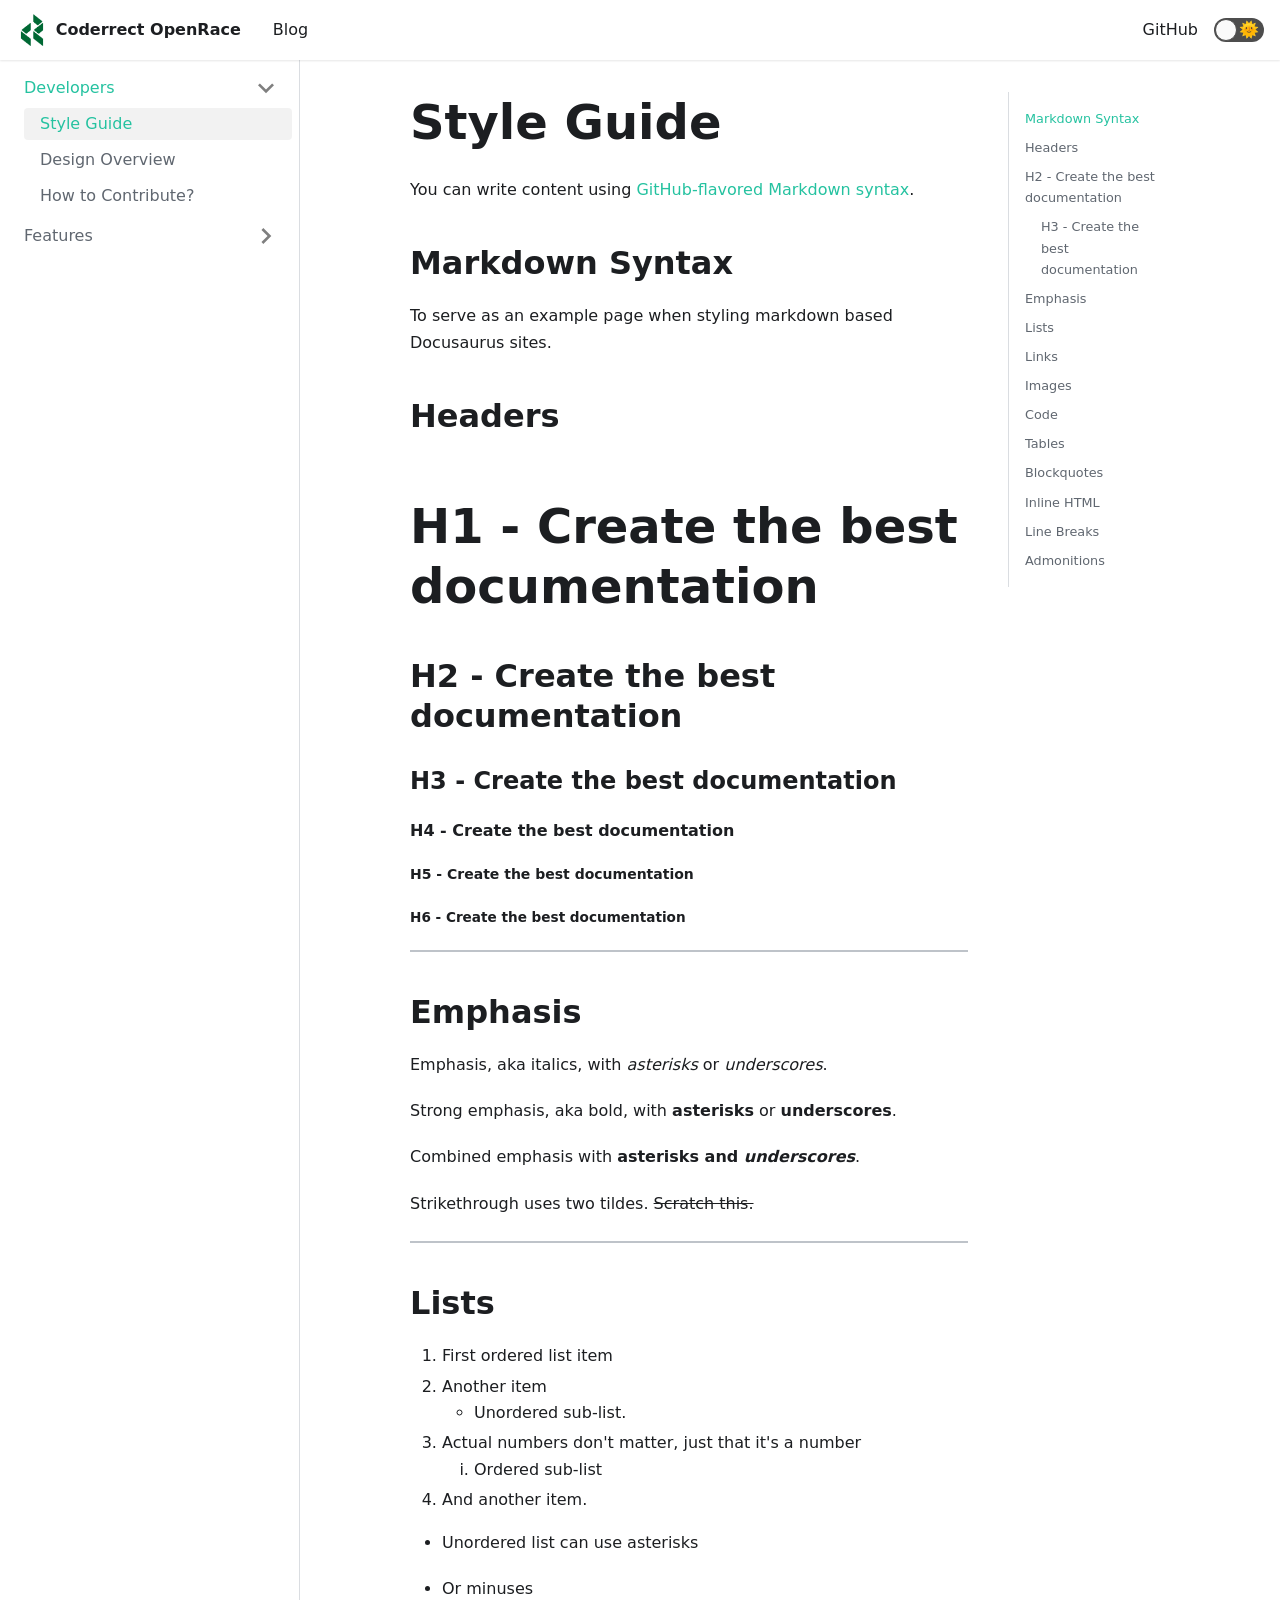
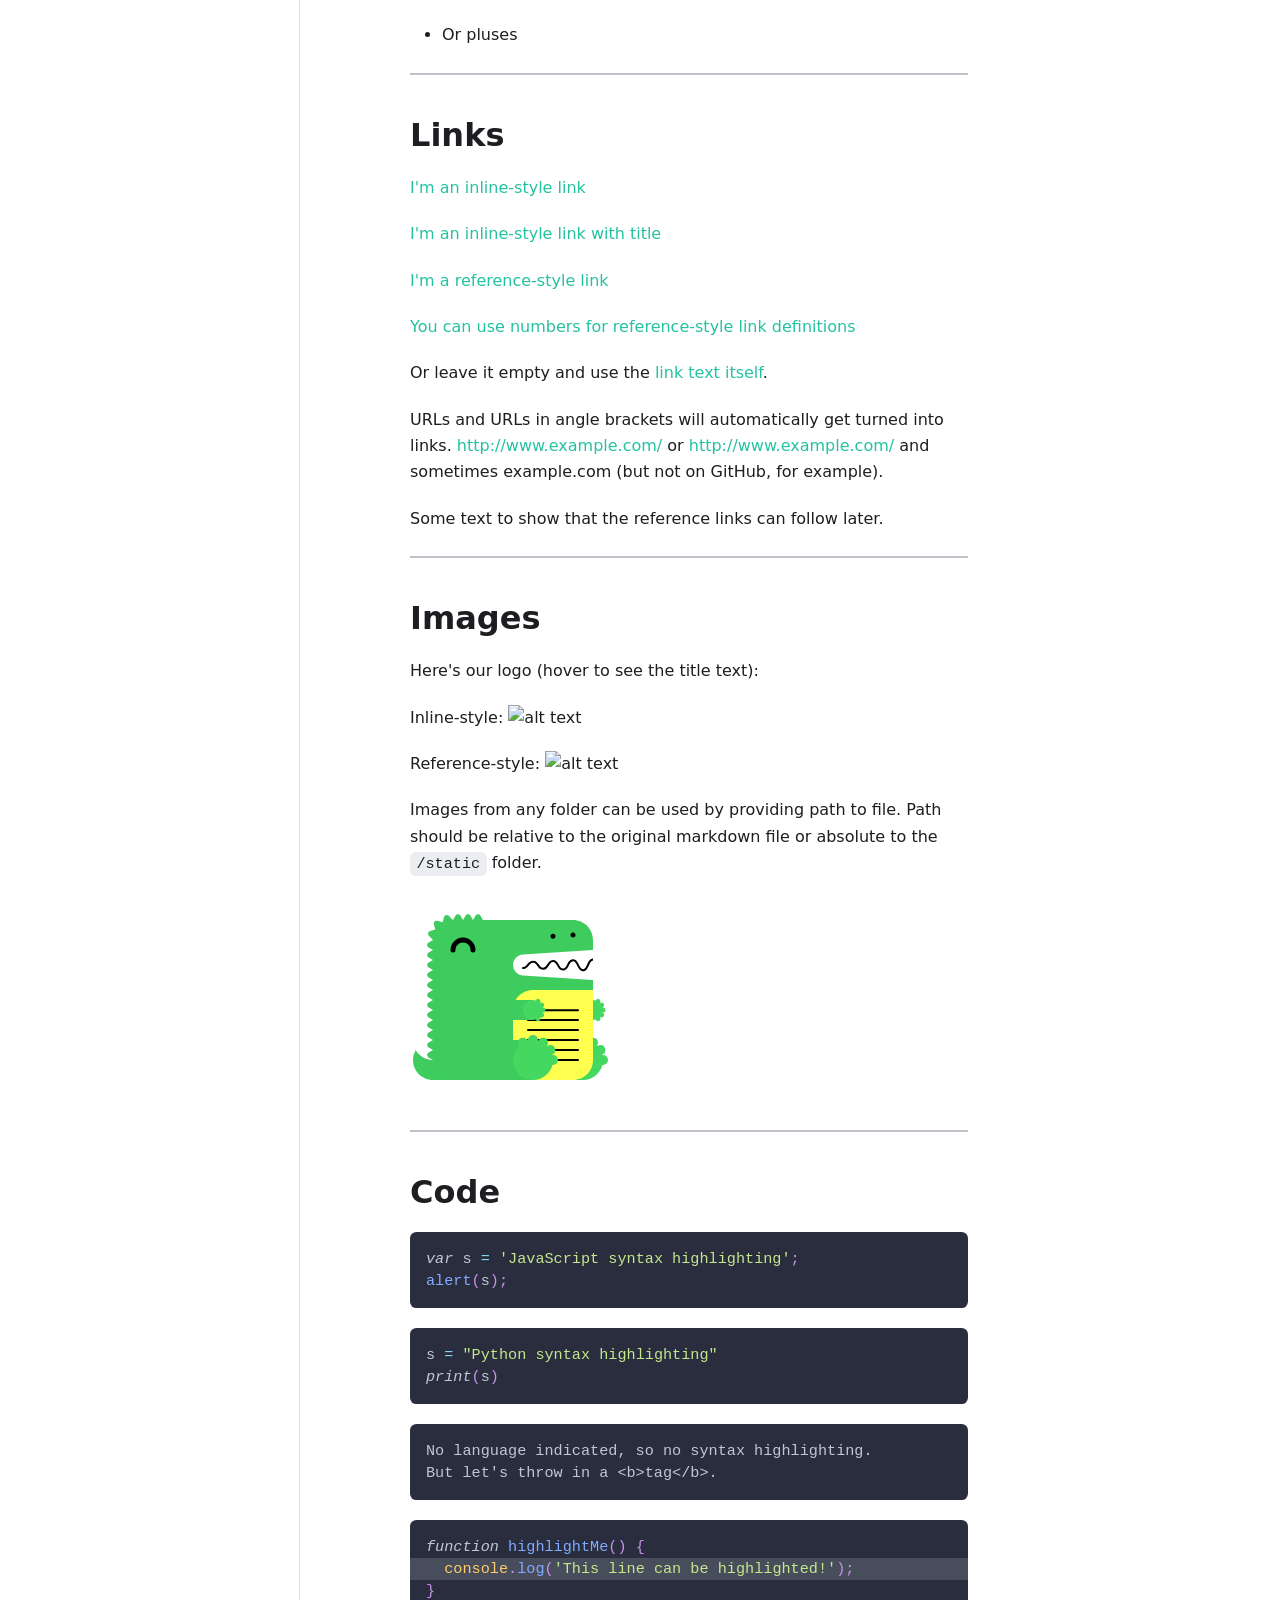
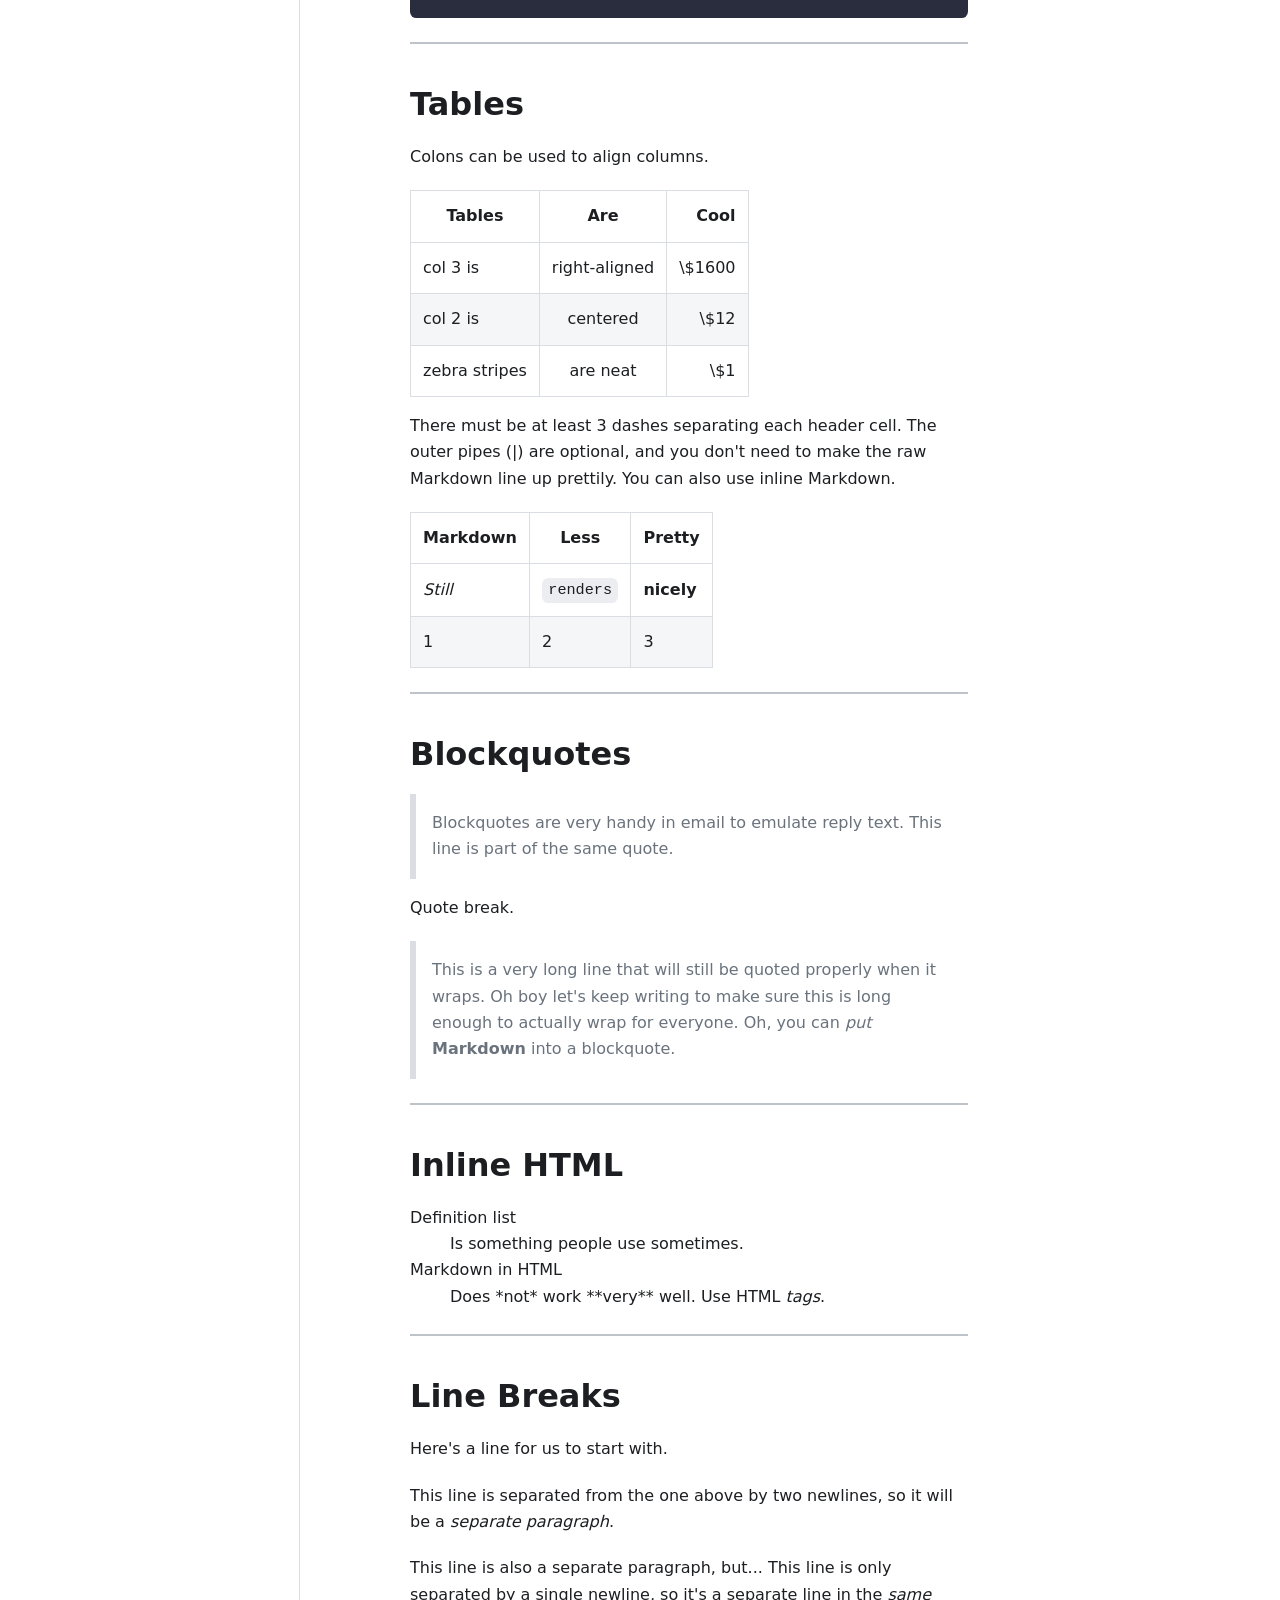
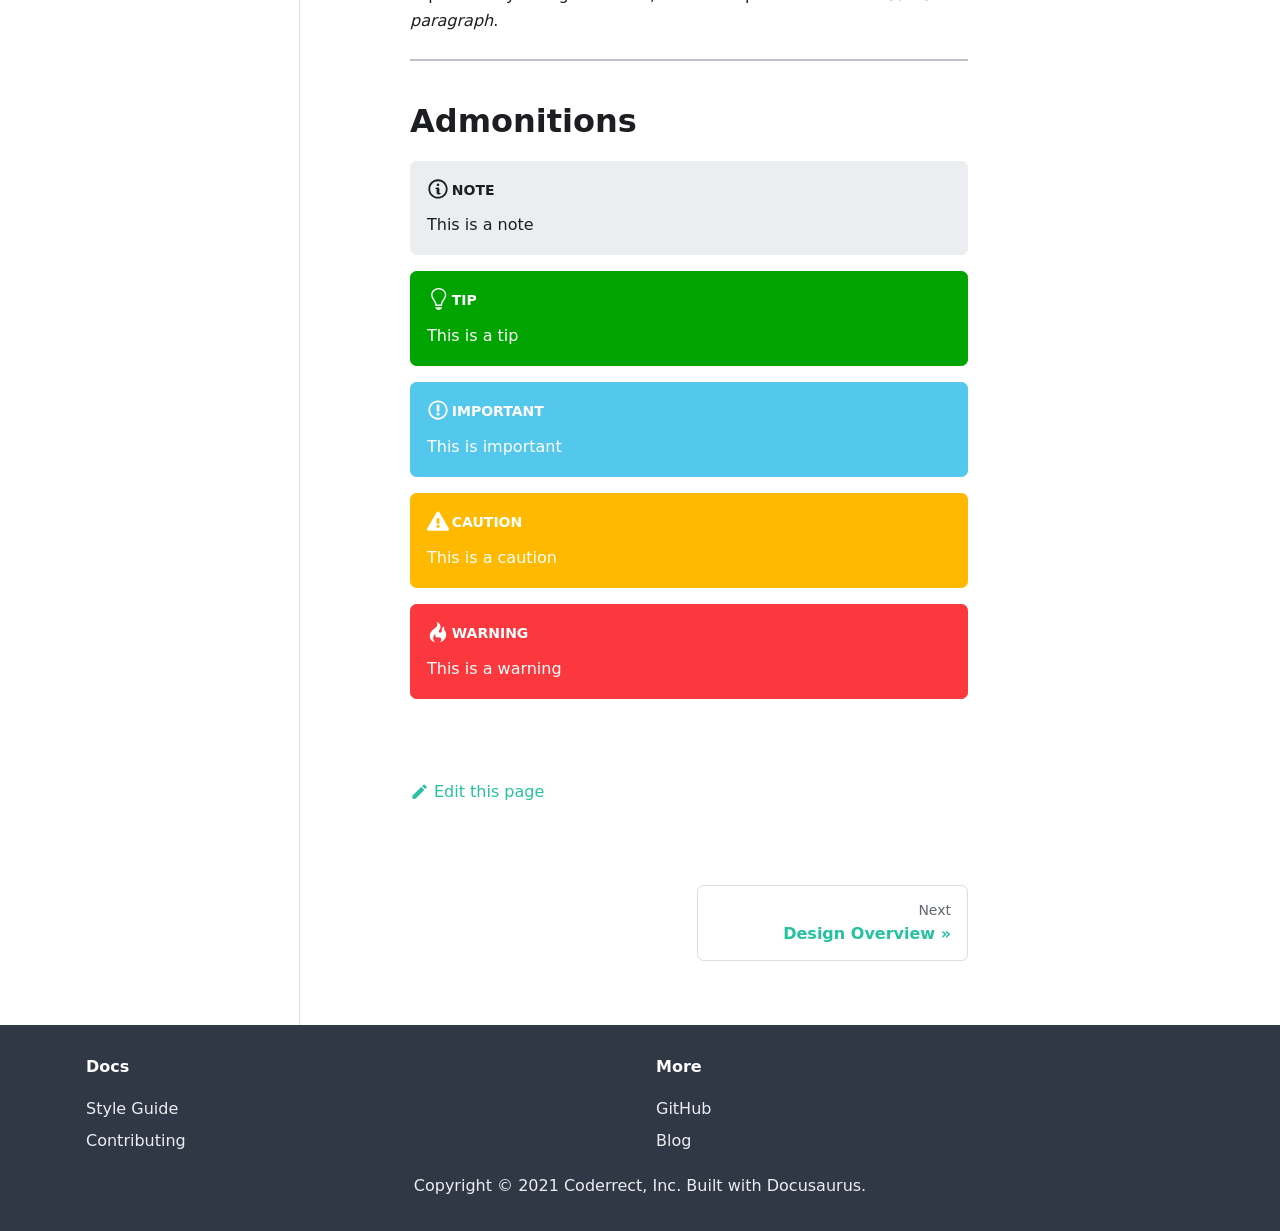
==== index.html @ 9808a00f "Deploy website - based on ece9fcdc9141788216fb43525f10e05af21a33f6" ====
<!doctype html>
<html lang="en" dir="ltr">
<head>
<meta charset="UTF-8">
<meta name="viewport" content="width=device-width,initial-scale=1">
<meta name="generator" content="Docusaurus v2.0.0-alpha.71">
<link rel="alternate" type="application/rss+xml" href="/blog/rss.xml" title="Coderrect OpenRace Blog RSS Feed">
<link rel="alternate" type="application/atom+xml" href="/blog/atom.xml" title="Coderrect OpenRace Blog Atom Feed"><title data-react-helmet="true">Style Guide | Coderrect OpenRace</title><meta data-react-helmet="true" property="og:url" content="https://coderrect-inc.github.io/"><meta data-react-helmet="true" name="docusaurus_locale" content="en"><meta data-react-helmet="true" name="docusaurus_version" content="current"><meta data-react-helmet="true" name="docusaurus_tag" content="docs-default-current"><meta data-react-helmet="true" property="og:title" content="Style Guide | Coderrect OpenRace"><meta data-react-helmet="true" name="description" content="You can write content using GitHub-flavored Markdown syntax."><meta data-react-helmet="true" property="og:description" content="You can write content using GitHub-flavored Markdown syntax."><link data-react-helmet="true" rel="shortcut icon" href="/img/coderrect-logo.png"><link data-react-helmet="true" rel="canonical" href="https://coderrect-inc.github.io/"><link data-react-helmet="true" rel="alternate" href="https://coderrect-inc.github.io/" hreflang="en"><link data-react-helmet="true" rel="alternate" href="https://coderrect-inc.github.io/" hreflang="x-default"><script data-react-helmet="true">function maybeInsertBanner(){window.__DOCUSAURUS_INSERT_BASEURL_BANNER&&insertBanner()}function insertBanner(){var n=document.getElementById("docusaurus-base-url-issue-banner-container");if(n){n.innerHTML='\n<div id="docusaurus-base-url-issue-banner" style="border: thick solid red; background-color: rgb(255, 230, 179); margin: 20px; padding: 20px; font-size: 20px;">\n   <p style="font-weight: bold; font-size: 30px;">Your Docusaurus site did not load properly.</p>\n   <p>A very common reason is a wrong site <a href="https://v2.docusaurus.io/docs/docusaurus.config.js/#baseurl" style="font-weight: bold;">baseUrl configuration</a>.</p>\n   <p>Current configured baseUrl = <span style="font-weight: bold; color: red;">/</span>  (default value)</p>\n   <p>We suggest trying baseUrl = <span id="docusaurus-base-url-issue-banner-suggestion-container" style="font-weight: bold; color: green;"></span></p>\n</div>\n';var e=document.getElementById("docusaurus-base-url-issue-banner-suggestion-container"),s=window.location.pathname,r="/"===s.substr(-1)?s:s+"/";e.innerHTML=r}}window.__DOCUSAURUS_INSERT_BASEURL_BANNER=!0,document.addEventListener("DOMContentLoaded",maybeInsertBanner)</script><link rel="stylesheet" href="/assets/css/styles.e53b1722.css">
<link rel="preload" href="/assets/js/styles.58ffb62a.js" as="script">
<link rel="preload" href="/assets/js/runtime~main.85cfdb47.js" as="script">
<link rel="preload" href="/assets/js/main.16f6c258.js" as="script">
<link rel="preload" href="/assets/js/common.9050ab45.js" as="script">
<link rel="preload" href="/assets/js/12.aff8fdb4.js" as="script">
<link rel="preload" href="/assets/js/13.8b4642a4.js" as="script">
<link rel="preload" href="/assets/js/935f2afb.b881fd41.js" as="script">
<link rel="preload" href="/assets/js/17896441.915cbea0.js" as="script">
<link rel="preload" href="/assets/js/503b2d82.2c639bee.js" as="script">
</head>
<body>
<script>!function(){function t(t){document.documentElement.setAttribute("data-theme",t)}var e=function(){var t=null;try{t=localStorage.getItem("theme")}catch(t){}return t}();t(null!==e?e:"light")}()</script><div id="__docusaurus">
<div id="docusaurus-base-url-issue-banner-container"></div><div><a href="#main" class="skipToContent_1oUP">Skip to main content</a></div><nav class="navbar navbar--fixed-top"><div class="navbar__inner"><div class="navbar__items"><button aria-label="Navigation bar toggle" class="navbar__toggle" type="button" tabindex="0"><svg aria-label="Menu" width="30" height="30" viewBox="0 0 30 30" role="img" focusable="false"><title>Menu</title><path stroke="currentColor" stroke-linecap="round" stroke-miterlimit="10" stroke-width="2" d="M4 7h22M4 15h22M4 23h22"></path></svg></button><a class="navbar__brand" href="/"><img src="/img/coderrect-logo.png" alt="Coderrect OpenRace" class="themedImage_1VuW themedImage--light_3UqQ navbar__logo"><img src="/img/coderrect-logo.png" alt="Coderrect OpenRace" class="themedImage_1VuW themedImage--dark_hz6m navbar__logo"><strong class="navbar__title">Coderrect OpenRace</strong></a><a href="https://coderrect.com/blog/" target="_blank" rel="noopener noreferrer" class="navbar__item navbar__link">Blog</a></div><div class="navbar__items navbar__items--right"><a href="https://github.com/coderrect-inc/OpenRace" target="_blank" rel="noopener noreferrer" class="navbar__item navbar__link">GitHub</a><div class="react-toggle react-toggle--disabled displayOnlyInLargeViewport_GrZ2"><div class="react-toggle-track"><div class="react-toggle-track-check"><span class="toggle_71bT">🌜</span></div><div class="react-toggle-track-x"><span class="toggle_71bT">🌞</span></div></div><div class="react-toggle-thumb"></div><input type="checkbox" disabled="" aria-label="Dark mode toggle" class="react-toggle-screenreader-only"></div></div></div><div role="presentation" class="navbar-sidebar__backdrop"></div><div class="navbar-sidebar"><div class="navbar-sidebar__brand"><a class="navbar__brand" href="/"><img src="/img/coderrect-logo.png" alt="Coderrect OpenRace" class="themedImage_1VuW themedImage--light_3UqQ navbar__logo"><img src="/img/coderrect-logo.png" alt="Coderrect OpenRace" class="themedImage_1VuW themedImage--dark_hz6m navbar__logo"><strong class="navbar__title">Coderrect OpenRace</strong></a></div><div class="navbar-sidebar__items"><div class="menu"><ul class="menu__list"><li class="menu__list-item"><a href="https://coderrect.com/blog/" target="_blank" rel="noopener noreferrer" class="menu__link">Blog</a></li><li class="menu__list-item"><a href="https://github.com/coderrect-inc/OpenRace" target="_blank" rel="noopener noreferrer" class="menu__link">GitHub</a></li></ul></div></div></div></nav><div class="main-wrapper main-docs-wrapper"><div class="docPage_31aa"><div class="docSidebarContainer_3Kbt" role="complementary"><div class="sidebar_15mo"><div class="menu menu--responsive thin-scrollbar menu_Bmed"><button aria-label="Open menu" aria-haspopup="true" class="button button--secondary button--sm menu__button" type="button"><svg aria-label="Menu" class="sidebarMenuIcon_fgN0" width="24" height="24" viewBox="0 0 30 30" role="img" focusable="false"><title>Menu</title><path stroke="currentColor" stroke-linecap="round" stroke-miterlimit="10" stroke-width="2" d="M4 7h22M4 15h22M4 23h22"></path></svg></button><ul class="menu__list"><li class="menu__list-item"><a class="menu__link menu__link--sublist menu__link--active" href="#!">Developers</a><ul class="menu__list"><li class="menu__list-item"><a aria-current="page" class="menu__link menu__link--active active" tabindex="0" href="/">Style Guide</a></li><li class="menu__list-item"><a class="menu__link" tabindex="0" href="/doc-overview">Design Overview</a></li><li class="menu__list-item"><a class="menu__link" tabindex="0" href="/doc-contributing">How to Contribute?</a></li></ul></li><li class="menu__list-item menu__list-item--collapsed"><a class="menu__link menu__link--sublist" href="#!">Features</a><ul class="menu__list"><li class="menu__list-item"><a class="menu__link" tabindex="-1" href="/mdx">Powered by MDX</a></li></ul></li></ul></div></div></div><main class="docMainContainer_3ufF"><div class="container padding-vert--lg docItemWrapper_3FMP"><div class="row"><div class="col docItemCol_3FnS"><div class="docItemContainer_33ec"><article><header><h1 class="docTitle_3a4h">Style Guide</h1></header><div class="markdown"><p>You can write content using <a href="https://github.github.com/gfm/" target="_blank" rel="noopener noreferrer">GitHub-flavored Markdown syntax</a>.</p><h2><a aria-hidden="true" tabindex="-1" class="anchor enhancedAnchor_2LWZ" id="markdown-syntax"></a>Markdown Syntax<a class="hash-link" href="#markdown-syntax" title="Direct link to heading">#</a></h2><p>To serve as an example page when styling markdown based Docusaurus sites.</p><h2><a aria-hidden="true" tabindex="-1" class="anchor enhancedAnchor_2LWZ" id="headers"></a>Headers<a class="hash-link" href="#headers" title="Direct link to heading">#</a></h2><h1><a aria-hidden="true" tabindex="-1" class="anchor enhancedAnchor_2LWZ" id="h1---create-the-best-documentation"></a>H1 - Create the best documentation<a class="hash-link" href="#h1---create-the-best-documentation" title="Direct link to heading">#</a></h1><h2><a aria-hidden="true" tabindex="-1" class="anchor enhancedAnchor_2LWZ" id="h2---create-the-best-documentation"></a>H2 - Create the best documentation<a class="hash-link" href="#h2---create-the-best-documentation" title="Direct link to heading">#</a></h2><h3><a aria-hidden="true" tabindex="-1" class="anchor enhancedAnchor_2LWZ" id="h3---create-the-best-documentation"></a>H3 - Create the best documentation<a class="hash-link" href="#h3---create-the-best-documentation" title="Direct link to heading">#</a></h3><h4><a aria-hidden="true" tabindex="-1" class="anchor enhancedAnchor_2LWZ" id="h4---create-the-best-documentation"></a>H4 - Create the best documentation<a class="hash-link" href="#h4---create-the-best-documentation" title="Direct link to heading">#</a></h4><h5><a aria-hidden="true" tabindex="-1" class="anchor enhancedAnchor_2LWZ" id="h5---create-the-best-documentation"></a>H5 - Create the best documentation<a class="hash-link" href="#h5---create-the-best-documentation" title="Direct link to heading">#</a></h5><h6><a aria-hidden="true" tabindex="-1" class="anchor enhancedAnchor_2LWZ" id="h6---create-the-best-documentation"></a>H6 - Create the best documentation<a class="hash-link" href="#h6---create-the-best-documentation" title="Direct link to heading">#</a></h6><hr><h2><a aria-hidden="true" tabindex="-1" class="anchor enhancedAnchor_2LWZ" id="emphasis"></a>Emphasis<a class="hash-link" href="#emphasis" title="Direct link to heading">#</a></h2><p>Emphasis, aka italics, with <em>asterisks</em> or <em>underscores</em>.</p><p>Strong emphasis, aka bold, with <strong>asterisks</strong> or <strong>underscores</strong>.</p><p>Combined emphasis with <strong>asterisks and <em>underscores</em></strong>.</p><p>Strikethrough uses two tildes. <del>Scratch this.</del></p><hr><h2><a aria-hidden="true" tabindex="-1" class="anchor enhancedAnchor_2LWZ" id="lists"></a>Lists<a class="hash-link" href="#lists" title="Direct link to heading">#</a></h2><ol><li>First ordered list item</li><li>Another item<ul><li>Unordered sub-list.</li></ul></li><li>Actual numbers don&#x27;t matter, just that it&#x27;s a number<ol><li>Ordered sub-list</li></ol></li><li>And another item.</li></ol><ul><li>Unordered list can use asterisks</li></ul><ul><li>Or minuses</li></ul><ul><li>Or pluses</li></ul><hr><h2><a aria-hidden="true" tabindex="-1" class="anchor enhancedAnchor_2LWZ" id="links"></a>Links<a class="hash-link" href="#links" title="Direct link to heading">#</a></h2><p><a href="https://www.google.com/" target="_blank" rel="noopener noreferrer">I&#x27;m an inline-style link</a></p><p><a href="https://www.google.com/" target="_blank" rel="noopener noreferrer" title="Google&#x27;s Homepage">I&#x27;m an inline-style link with title</a></p><p><a href="https://www.mozilla.org/" target="_blank" rel="noopener noreferrer">I&#x27;m a reference-style link</a></p><p><a href="http://slashdot.org/" target="_blank" rel="noopener noreferrer">You can use numbers for reference-style link definitions</a></p><p>Or leave it empty and use the <a href="http://www.reddit.com/" target="_blank" rel="noopener noreferrer">link text itself</a>.</p><p>URLs and URLs in angle brackets will automatically get turned into links. <a href="http://www.example.com/" target="_blank" rel="noopener noreferrer">http://www.example.com/</a> or <a href="http://www.example.com/" target="_blank" rel="noopener noreferrer">http://www.example.com/</a> and sometimes example.com (but not on GitHub, for example).</p><p>Some text to show that the reference links can follow later.</p><hr><h2><a aria-hidden="true" tabindex="-1" class="anchor enhancedAnchor_2LWZ" id="images"></a>Images<a class="hash-link" href="#images" title="Direct link to heading">#</a></h2><p>Here&#x27;s our logo (hover to see the title text):</p><p>Inline-style: <img src="https://github.com/adam-p/markdown-here/raw/master/src/common/images/icon48.png" alt="alt text" title="Logo Title Text 1"></p><p>Reference-style: <img src="https://github.com/adam-p/markdown-here/raw/master/src/common/images/icon48.png" alt="alt text" title="Logo Title Text 2"></p><p>Images from any folder can be used by providing path to file. Path should be relative to the original markdown file or absolute to the <code>/static</code> folder.</p><p><img alt="img" src="[data-uri]"></p><hr><h2><a aria-hidden="true" tabindex="-1" class="anchor enhancedAnchor_2LWZ" id="code"></a>Code<a class="hash-link" href="#code" title="Direct link to heading">#</a></h2><div class="codeBlockContainer_K1bP"><div class="codeBlockContent_hGly javascript"><div tabindex="0" class="prism-code language-javascript codeBlock_23N8 thin-scrollbar"><div class="codeBlockLines_39YC" style="color:#bfc7d5;background-color:#292d3e"><div class="token-line" style="color:#bfc7d5"><span class="token keyword" style="font-style:italic">var</span><span class="token plain"> s </span><span class="token operator" style="color:rgb(137, 221, 255)">=</span><span class="token plain"> </span><span class="token string" style="color:rgb(195, 232, 141)">&#x27;JavaScript syntax highlighting&#x27;</span><span class="token punctuation" style="color:rgb(199, 146, 234)">;</span><span class="token plain"></span></div><div class="token-line" style="color:#bfc7d5"><span class="token plain"></span><span class="token function" style="color:rgb(130, 170, 255)">alert</span><span class="token punctuation" style="color:rgb(199, 146, 234)">(</span><span class="token plain">s</span><span class="token punctuation" style="color:rgb(199, 146, 234)">)</span><span class="token punctuation" style="color:rgb(199, 146, 234)">;</span></div></div></div><button type="button" aria-label="Copy code to clipboard" class="copyButton_Ue-o">Copy</button></div></div><div class="codeBlockContainer_K1bP"><div class="codeBlockContent_hGly python"><div tabindex="0" class="prism-code language-python codeBlock_23N8 thin-scrollbar"><div class="codeBlockLines_39YC" style="color:#bfc7d5;background-color:#292d3e"><div class="token-line" style="color:#bfc7d5"><span class="token plain">s </span><span class="token operator" style="color:rgb(137, 221, 255)">=</span><span class="token plain"> </span><span class="token string" style="color:rgb(195, 232, 141)">&quot;Python syntax highlighting&quot;</span><span class="token plain"></span></div><div class="token-line" style="color:#bfc7d5"><span class="token plain"></span><span class="token keyword" style="font-style:italic">print</span><span class="token punctuation" style="color:rgb(199, 146, 234)">(</span><span class="token plain">s</span><span class="token punctuation" style="color:rgb(199, 146, 234)">)</span></div></div></div><button type="button" aria-label="Copy code to clipboard" class="copyButton_Ue-o">Copy</button></div></div><div class="codeBlockContainer_K1bP"><div class="codeBlockContent_hGly"><div tabindex="0" class="prism-code language-undefined codeBlock_23N8 thin-scrollbar"><div class="codeBlockLines_39YC" style="color:#bfc7d5;background-color:#292d3e"><div class="token-line" style="color:#bfc7d5"><span class="token plain">No language indicated, so no syntax highlighting.</span></div><div class="token-line" style="color:#bfc7d5"><span class="token plain">But let&#x27;s throw in a &lt;b&gt;tag&lt;/b&gt;.</span></div></div></div><button type="button" aria-label="Copy code to clipboard" class="copyButton_Ue-o">Copy</button></div></div><div class="codeBlockContainer_K1bP"><div class="codeBlockContent_hGly js"><div tabindex="0" class="prism-code language-js codeBlock_23N8 thin-scrollbar"><div class="codeBlockLines_39YC" style="color:#bfc7d5;background-color:#292d3e"><div class="token-line" style="color:#bfc7d5"><span class="token keyword" style="font-style:italic">function</span><span class="token plain"> </span><span class="token function" style="color:rgb(130, 170, 255)">highlightMe</span><span class="token punctuation" style="color:rgb(199, 146, 234)">(</span><span class="token punctuation" style="color:rgb(199, 146, 234)">)</span><span class="token plain"> </span><span class="token punctuation" style="color:rgb(199, 146, 234)">{</span><span class="token plain"></span></div><div class="token-line docusaurus-highlight-code-line" style="color:#bfc7d5"><span class="token plain">  </span><span class="token console class-name" style="color:rgb(255, 203, 107)">console</span><span class="token punctuation" style="color:rgb(199, 146, 234)">.</span><span class="token method function property-access" style="color:rgb(130, 170, 255)">log</span><span class="token punctuation" style="color:rgb(199, 146, 234)">(</span><span class="token string" style="color:rgb(195, 232, 141)">&#x27;This line can be highlighted!&#x27;</span><span class="token punctuation" style="color:rgb(199, 146, 234)">)</span><span class="token punctuation" style="color:rgb(199, 146, 234)">;</span><span class="token plain"></span></div><div class="token-line" style="color:#bfc7d5"><span class="token plain"></span><span class="token punctuation" style="color:rgb(199, 146, 234)">}</span></div></div></div><button type="button" aria-label="Copy code to clipboard" class="copyButton_Ue-o">Copy</button></div></div><hr><h2><a aria-hidden="true" tabindex="-1" class="anchor enhancedAnchor_2LWZ" id="tables"></a>Tables<a class="hash-link" href="#tables" title="Direct link to heading">#</a></h2><p>Colons can be used to align columns.</p><table><thead><tr><th>Tables</th><th align="center">Are</th><th align="right">Cool</th></tr></thead><tbody><tr><td>col 3 is</td><td align="center">right-aligned</td><td align="right">\$1600</td></tr><tr><td>col 2 is</td><td align="center">centered</td><td align="right">\$12</td></tr><tr><td>zebra stripes</td><td align="center">are neat</td><td align="right">\$1</td></tr></tbody></table><p>There must be at least 3 dashes separating each header cell. The outer pipes (|) are optional, and you don&#x27;t need to make the raw Markdown line up prettily. You can also use inline Markdown.</p><table><thead><tr><th>Markdown</th><th>Less</th><th>Pretty</th></tr></thead><tbody><tr><td><em>Still</em></td><td><code>renders</code></td><td><strong>nicely</strong></td></tr><tr><td>1</td><td>2</td><td>3</td></tr></tbody></table><hr><h2><a aria-hidden="true" tabindex="-1" class="anchor enhancedAnchor_2LWZ" id="blockquotes"></a>Blockquotes<a class="hash-link" href="#blockquotes" title="Direct link to heading">#</a></h2><blockquote><p>Blockquotes are very handy in email to emulate reply text. This line is part of the same quote.</p></blockquote><p>Quote break.</p><blockquote><p>This is a very long line that will still be quoted properly when it wraps. Oh boy let&#x27;s keep writing to make sure this is long enough to actually wrap for everyone. Oh, you can <em>put</em> <strong>Markdown</strong> into a blockquote.</p></blockquote><hr><h2><a aria-hidden="true" tabindex="-1" class="anchor enhancedAnchor_2LWZ" id="inline-html"></a>Inline HTML<a class="hash-link" href="#inline-html" title="Direct link to heading">#</a></h2><dl><dt>Definition list</dt><dd>Is something people use sometimes.</dd><dt>Markdown in HTML</dt><dd>Does *not* work **very** well. Use HTML <em>tags</em>.</dd></dl><hr><h2><a aria-hidden="true" tabindex="-1" class="anchor enhancedAnchor_2LWZ" id="line-breaks"></a>Line Breaks<a class="hash-link" href="#line-breaks" title="Direct link to heading">#</a></h2><p>Here&#x27;s a line for us to start with.</p><p>This line is separated from the one above by two newlines, so it will be a <em>separate paragraph</em>.</p><p>This line is also a separate paragraph, but... This line is only separated by a single newline, so it&#x27;s a separate line in the <em>same paragraph</em>.</p><hr><h2><a aria-hidden="true" tabindex="-1" class="anchor enhancedAnchor_2LWZ" id="admonitions"></a>Admonitions<a class="hash-link" href="#admonitions" title="Direct link to heading">#</a></h2><div class="admonition admonition-note alert alert--secondary"><div class="admonition-heading"><h5><span class="admonition-icon"><svg xmlns="http://www.w3.org/2000/svg" width="14" height="16" viewBox="0 0 14 16"><path fill-rule="evenodd" d="M6.3 5.69a.942.942 0 0 1-.28-.7c0-.28.09-.52.28-.7.19-.18.42-.28.7-.28.28 0 .52.09.7.28.18.19.28.42.28.7 0 .28-.09.52-.28.7a1 1 0 0 1-.7.3c-.28 0-.52-.11-.7-.3zM8 7.99c-.02-.25-.11-.48-.31-.69-.2-.19-.42-.3-.69-.31H6c-.27.02-.48.13-.69.31-.2.2-.3.44-.31.69h1v3c.02.27.11.5.31.69.2.2.42.31.69.31h1c.27 0 .48-.11.69-.31.2-.19.3-.42.31-.69H8V7.98v.01zM7 2.3c-3.14 0-5.7 2.54-5.7 5.68 0 3.14 2.56 5.7 5.7 5.7s5.7-2.55 5.7-5.7c0-3.15-2.56-5.69-5.7-5.69v.01zM7 .98c3.86 0 7 3.14 7 7s-3.14 7-7 7-7-3.12-7-7 3.14-7 7-7z"></path></svg></span>note</h5></div><div class="admonition-content"><p>This is a note</p></div></div><div class="admonition admonition-tip alert alert--success"><div class="admonition-heading"><h5><span class="admonition-icon"><svg xmlns="http://www.w3.org/2000/svg" width="12" height="16" viewBox="0 0 12 16"><path fill-rule="evenodd" d="M6.5 0C3.48 0 1 2.19 1 5c0 .92.55 2.25 1 3 1.34 2.25 1.78 2.78 2 4v1h5v-1c.22-1.22.66-1.75 2-4 .45-.75 1-2.08 1-3 0-2.81-2.48-5-5.5-5zm3.64 7.48c-.25.44-.47.8-.67 1.11-.86 1.41-1.25 2.06-1.45 3.23-.02.05-.02.11-.02.17H5c0-.06 0-.13-.02-.17-.2-1.17-.59-1.83-1.45-3.23-.2-.31-.42-.67-.67-1.11C2.44 6.78 2 5.65 2 5c0-2.2 2.02-4 4.5-4 1.22 0 2.36.42 3.22 1.19C10.55 2.94 11 3.94 11 5c0 .66-.44 1.78-.86 2.48zM4 14h5c-.23 1.14-1.3 2-2.5 2s-2.27-.86-2.5-2z"></path></svg></span>tip</h5></div><div class="admonition-content"><p>This is a tip</p></div></div><div class="admonition admonition-important alert alert--info"><div class="admonition-heading"><h5><span class="admonition-icon"><svg xmlns="http://www.w3.org/2000/svg" width="14" height="16" viewBox="0 0 14 16"><path fill-rule="evenodd" d="M7 2.3c3.14 0 5.7 2.56 5.7 5.7s-2.56 5.7-5.7 5.7A5.71 5.71 0 0 1 1.3 8c0-3.14 2.56-5.7 5.7-5.7zM7 1C3.14 1 0 4.14 0 8s3.14 7 7 7 7-3.14 7-7-3.14-7-7-7zm1 3H6v5h2V4zm0 6H6v2h2v-2z"></path></svg></span>important</h5></div><div class="admonition-content"><p>This is important</p></div></div><div class="admonition admonition-caution alert alert--warning"><div class="admonition-heading"><h5><span class="admonition-icon"><svg xmlns="http://www.w3.org/2000/svg" width="16" height="16" viewBox="0 0 16 16"><path fill-rule="evenodd" d="M8.893 1.5c-.183-.31-.52-.5-.887-.5s-.703.19-.886.5L.138 13.499a.98.98 0 0 0 0 1.001c.193.31.53.501.886.501h13.964c.367 0 .704-.19.877-.5a1.03 1.03 0 0 0 .01-1.002L8.893 1.5zm.133 11.497H6.987v-2.003h2.039v2.003zm0-3.004H6.987V5.987h2.039v4.006z"></path></svg></span>caution</h5></div><div class="admonition-content"><p>This is a caution</p></div></div><div class="admonition admonition-warning alert alert--danger"><div class="admonition-heading"><h5><span class="admonition-icon"><svg xmlns="http://www.w3.org/2000/svg" width="12" height="16" viewBox="0 0 12 16"><path fill-rule="evenodd" d="M5.05.31c.81 2.17.41 3.38-.52 4.31C3.55 5.67 1.98 6.45.9 7.98c-1.45 2.05-1.7 6.53 3.53 7.7-2.2-1.16-2.67-4.52-.3-6.61-.61 2.03.53 3.33 1.94 2.86 1.39-.47 2.3.53 2.27 1.67-.02.78-.31 1.44-1.13 1.81 3.42-.59 4.78-3.42 4.78-5.56 0-2.84-2.53-3.22-1.25-5.61-1.52.13-2.03 1.13-1.89 2.75.09 1.08-1.02 1.8-1.86 1.33-.67-.41-.66-1.19-.06-1.78C8.18 5.31 8.68 2.45 5.05.32L5.03.3l.02.01z"></path></svg></span>warning</h5></div><div class="admonition-content"><p>This is a warning</p></div></div></div></article><div class="margin-vert--xl"><div class="row"><div class="col"><a href="https://github.com/coderrect-inc/OpenRace/edit/master/website/docs/doc-style-guide.md" target="_blank" rel="noreferrer noopener"><svg fill="currentColor" height="1.2em" width="1.2em" preserveAspectRatio="xMidYMid meet" role="img" viewBox="0 0 40 40" class="iconEdit_2_ui" aria-label="Edit page"><g><path d="m34.5 11.7l-3 3.1-6.3-6.3 3.1-3q0.5-0.5 1.2-0.5t1.1 0.5l3.9 3.9q0.5 0.4 0.5 1.1t-0.5 1.2z m-29.5 17.1l18.4-18.5 6.3 6.3-18.4 18.4h-6.3v-6.2z"></path></g></svg>Edit this page</a></div></div></div><div class="margin-vert--lg"><nav class="pagination-nav" aria-label="Docs pages navigation"><div class="pagination-nav__item"></div><div class="pagination-nav__item pagination-nav__item--next"><a class="pagination-nav__link" href="/doc-overview"><div class="pagination-nav__sublabel">Next</div><div class="pagination-nav__label">Design Overview »</div></a></div></nav></div></div></div><div class="col col--3"><div class="tableOfContents_35-E thin-scrollbar"><ul class="table-of-contents table-of-contents__left-border"><li><a href="#markdown-syntax" class="table-of-contents__link">Markdown Syntax</a></li><li><a href="#headers" class="table-of-contents__link">Headers</a></li><li><a href="#h2---create-the-best-documentation" class="table-of-contents__link">H2 - Create the best documentation</a><ul><li><a href="#h3---create-the-best-documentation" class="table-of-contents__link">H3 - Create the best documentation</a></li></ul></li><li><a href="#emphasis" class="table-of-contents__link">Emphasis</a></li><li><a href="#lists" class="table-of-contents__link">Lists</a></li><li><a href="#links" class="table-of-contents__link">Links</a></li><li><a href="#images" class="table-of-contents__link">Images</a></li><li><a href="#code" class="table-of-contents__link">Code</a></li><li><a href="#tables" class="table-of-contents__link">Tables</a></li><li><a href="#blockquotes" class="table-of-contents__link">Blockquotes</a></li><li><a href="#inline-html" class="table-of-contents__link">Inline HTML</a></li><li><a href="#line-breaks" class="table-of-contents__link">Line Breaks</a></li><li><a href="#admonitions" class="table-of-contents__link">Admonitions</a></li></ul></div></div></div></div></main></div></div><footer class="footer footer--dark"><div class="container"><div class="row footer__links"><div class="col footer__col"><h4 class="footer__title">Docs</h4><ul class="footer__items"><li class="footer__item"><a class="footer__link-item" href="/">Style Guide</a></li><li class="footer__item"><a class="footer__link-item" href="/doc-contributing">Contributing</a></li></ul></div><div class="col footer__col"><h4 class="footer__title">More</h4><ul class="footer__items"><li class="footer__item"><a href="https://github.com/coderrect-inc/OpenRace" target="_blank" rel="noopener noreferrer" class="footer__link-item">GitHub</a></li><li class="footer__item"><a href="https://coderrect.com/blog/" target="_blank" rel="noopener noreferrer" class="footer__link-item">Blog</a></li></ul></div></div><div class="footer__bottom text--center"><div class="footer__copyright">Copyright © 2021 Coderrect, Inc. Built with Docusaurus.</div></div></div></footer></div>
<script src="/assets/js/styles.58ffb62a.js"></script>
<script src="/assets/js/runtime~main.85cfdb47.js"></script>
<script src="/assets/js/main.16f6c258.js"></script>
<script src="/assets/js/common.9050ab45.js"></script>
<script src="/assets/js/12.aff8fdb4.js"></script>
<script src="/assets/js/13.8b4642a4.js"></script>
<script src="/assets/js/935f2afb.b881fd41.js"></script>
<script src="/assets/js/17896441.915cbea0.js"></script>
<script src="/assets/js/503b2d82.2c639bee.js"></script>
</body>
</html>
---- assets/css/styles.e53b1722.css ----
.row .col,img{max-width:100%}.markdown li,body{word-wrap:break-word}pre,table{overflow:auto}blockquote,pre{margin:0 0 var(--ifm-spacing-vertical)}.button,.close{-webkit-appearance:none;cursor:pointer}.button,.react-toggle{-webkit-user-select:none;-ms-user-select:none}.breadcrumbs__link,.button{transition-timing-function:var(--ifm-transition-timing-default)}.button--outline.button--active,.button--outline:active,.button--outline:hover,:root{--ifm-button-color:var(--ifm-font-color-base-inverse)}.button,.close,.menu__link,.navbar__link{cursor:pointer}.navbar--dark,:root{--ifm-navbar-link-hover-color:var(--ifm-color-primary)}.footer__items,.menu__list,.pills__item{list-style-type:none}.tabs__item,hr,img{box-sizing:content-box}:root,html[data-theme=dark]{--ifm-color-emphasis-500:var(--ifm-color-gray-500)}.react-toggle,html{-webkit-tap-highlight-color:transparent}:root{--ra-admonition-background-color:var(--ifm-alert-background-color);--ra-admonition-border-width:var(--ifm-alert-border-width);--ra-admonition-border-color:var(--ifm-alert-border-color);--ra-admonition-border-radius:var(--ifm-alert-border-radius);--ra-admonition-color:var(--ifm-alert-color);--ra-admonition-padding-vertical:var(--ifm-alert-padding-vertical);--ra-admonition-padding-horizontal:var(--ifm-alert-padding-horizontal);--ra-color-note:var(--ifm-color-secondary);--ra-color-important:var(--ifm-color-info);--ra-color-tip:var(--ifm-color-success);--ra-color-caution:var(--ifm-color-warning);--ra-color-warning:var(--ifm-color-danger);--ra-color-text-dark:var(--ifm-color-gray-900)}.admonition{margin-bottom:1em;--ra-admonition-icon-color:var(--ra-admonition-color)}.admonition:not(.alert){background-color:var(--ra-admonition-background-color);border:var(--ra-admonition-border-width) solid var(--ra-admonition-border-color);border-radius:var(--ra-admonition-border-radius);box-sizing:border-box;color:var(--ra-admonition-color);padding:var(--ra-admonition-padding-vertical) var(--ra-admonition-padding-horizontal);--ra-admonition-background-color:var(--ifm-color-primary)}.container,.row .col{padding:0 var(--ifm-spacing-horizontal);width:100%}.admonition h5{margin-top:0;margin-bottom:8px;text-transform:uppercase}.admonition-icon{display:inline-block;vertical-align:middle;margin-right:.2em}.admonition-icon svg{display:inline-block;width:22px;height:22px;stroke-width:0;fill:var(--ra-admonition-icon-color);stroke:var(--ra-admonition-icon-color)}.admonition-content>:last-child,blockquote>:last-child{margin-bottom:0}.admonition-note{--ra-admonition-color:var(--ra-color-text-dark)}:root{--ifm-dark-value:10%;--ifm-darker-value:15%;--ifm-darkest-value:30%;--ifm-light-value:15%;--ifm-lighter-value:30%;--ifm-lightest-value:50%;--ifm-color-primary:#3578e5;--ifm-color-primary-dark:#306cce;--ifm-color-primary-darker:#2d66c3;--ifm-color-primary-darkest:#2554a0;--ifm-color-primary-light:#538ce9;--ifm-color-primary-lighter:#72a1ed;--ifm-color-primary-lightest:#9abcf2;--ifm-color-secondary:#ebedf0;--ifm-color-secondary-dark:#d4d5d8;--ifm-color-secondary-darker:#c8c9cc;--ifm-color-secondary-darkest:#a4a6a8;--ifm-color-secondary-light:#eef0f2;--ifm-color-secondary-lighter:#f1f2f5;--ifm-color-secondary-lightest:#f5f6f8;--ifm-color-success:#00a400;--ifm-color-success-dark:#009400;--ifm-color-success-darker:#008b00;--ifm-color-success-darkest:#007300;--ifm-color-success-light:#26b226;--ifm-color-success-lighter:#4dbf4d;--ifm-color-success-lightest:#80d280;--ifm-color-info:#54c7ec;--ifm-color-info-dark:#4cb3d4;--ifm-color-info-darker:#47a9c9;--ifm-color-info-darkest:#3b8ba5;--ifm-color-info-light:#6ecfef;--ifm-color-info-lighter:#87d8f2;--ifm-color-info-lightest:#aae3f6;--ifm-color-warning:#ffba00;--ifm-color-warning-dark:#e6a700;--ifm-color-warning-darker:#d99e00;--ifm-color-warning-darkest:#b38200;--ifm-color-warning-light:#ffc426;--ifm-color-warning-lighter:#ffcf4d;--ifm-color-warning-lightest:#ffdd80;--ifm-color-danger:#fa383e;--ifm-color-danger-dark:#e13238;--ifm-color-danger-darker:#d53035;--ifm-color-danger-darkest:#af272b;--ifm-color-danger-light:#fb565b;--ifm-color-danger-lighter:#fb7478;--ifm-color-danger-lightest:#fd9c9f;--ifm-color-white:#fff;--ifm-color-black:#000;--ifm-color-gray-0:var(--ifm-color-white);--ifm-color-gray-100:#f5f6f7;--ifm-color-gray-200:#ebedf0;--ifm-color-gray-300:#dadde1;--ifm-color-gray-400:#ccd0d5;--ifm-color-gray-500:#bec3c9;--ifm-color-gray-600:#8d949e;--ifm-color-gray-700:#606770;--ifm-color-gray-800:#444950;--ifm-color-gray-900:#1c1e21;--ifm-color-gray-1000:var(--ifm-color-black);--ifm-color-emphasis-0:var(--ifm-color-gray-0);--ifm-color-emphasis-100:var(--ifm-color-gray-100);--ifm-color-emphasis-200:var(--ifm-color-gray-200);--ifm-color-emphasis-300:var(--ifm-color-gray-300);--ifm-color-emphasis-400:var(--ifm-color-gray-400);--ifm-color-emphasis-600:var(--ifm-color-gray-600);--ifm-color-emphasis-700:var(--ifm-color-gray-700);--ifm-color-emphasis-800:var(--ifm-color-gray-800);--ifm-color-emphasis-900:var(--ifm-color-gray-900);--ifm-color-emphasis-1000:var(--ifm-color-gray-1000);--ifm-color-content:var(--ifm-color-emphasis-900);--ifm-color-content-inverse:var(--ifm-color-emphasis-0);--ifm-color-content-secondary:#606770;--ifm-background-color:transparent;--ifm-background-surface-color:var(--ifm-color-content-inverse);--ifm-global-border-width:1px;--ifm-global-radius:0.4rem;--ifm-hover-overlay:rgba(0,0,0,0.05);--ifm-font-color-base:var(--ifm-color-content);--ifm-font-color-base-inverse:var(--ifm-color-content-inverse);--ifm-font-color-secondary:var(--ifm-color-content-secondary);--ifm-font-family-base:system-ui,-apple-system,Segoe UI,Roboto,Ubuntu,Cantarell,Noto Sans,sans-serif,BlinkMacSystemFont,"Segoe UI",Helvetica,Arial,sans-serif,"Apple Color Emoji","Segoe UI Emoji","Segoe UI Symbol";--ifm-font-family-monospace:SFMono-Regular,Menlo,Monaco,Consolas,"Liberation Mono","Courier New",monospace;--ifm-font-size-base:100%;--ifm-font-weight-light:300;--ifm-font-weight-normal:400;--ifm-font-weight-semibold:500;--ifm-font-weight-bold:700;--ifm-font-weight-base:var(--ifm-font-weight-normal);--ifm-line-height-base:1.65;--ifm-global-spacing:1rem;--ifm-spacing-vertical:var(--ifm-global-spacing);--ifm-spacing-horizontal:var(--ifm-global-spacing);--ifm-transition-fast:200ms;--ifm-transition-slow:400ms;--ifm-transition-timing-default:cubic-bezier(0.08,0.52,0.52,1);--ifm-global-shadow-lw:0 1px 2px 0 rgba(0,0,0,0.1);--ifm-global-shadow-md:0 5px 40px rgba(0,0,0,0.2);--ifm-global-shadow-tl:0 12px 28px 0 rgba(0,0,0,0.2),0 2px 4px 0 rgba(0,0,0,0.1);--ifm-z-index-dropdown:2;--ifm-z-index-fixed:3;--ifm-z-index-overlay:4;--ifm-container-width:1140px;--ifm-container-width-xl:1320px;--ifm-code-background:var(--ifm-color-emphasis-200);--ifm-code-border-radius:var(--ifm-global-radius);--ifm-code-color:var(--ifm-color-emphasis-900);--ifm-code-font-size:90%;--ifm-code-padding-horizontal:0.4rem;--ifm-code-padding-vertical:0.2rem;--ifm-pre-background:var(--ifm-color-emphasis-100);--ifm-pre-border-radius:var(--ifm-code-border-radius);--ifm-pre-color:inherit;--ifm-pre-line-height:1.45;--ifm-pre-padding:1rem;--ifm-heading-color:inherit;--ifm-heading-margin-top:0;--ifm-heading-margin-bottom:var(--ifm-spacing-vertical);--ifm-heading-font-family:inherit;--ifm-heading-font-weight:var(--ifm-font-weight-bold);--ifm-heading-line-height:1.25;--ifm-h1-font-size:2rem;--ifm-h2-font-size:1.5rem;--ifm-h3-font-size:1.25rem;--ifm-h4-font-size:1rem;--ifm-h5-font-size:0.875rem;--ifm-h6-font-size:0.85rem;--ifm-image-alignment-padding:1.25rem;--ifm-leading-desktop:1.25;--ifm-leading:calc(var(--ifm-leading-desktop)*1rem);--ifm-list-left-padding:2rem;--ifm-list-margin:1rem;--ifm-list-item-margin:0.25rem;--ifm-list-paragraph-margin:1rem;--ifm-table-cell-padding:0.75rem;--ifm-table-background:transparent;--ifm-table-stripe-background:var(--ifm-color-emphasis-100);--ifm-table-border-width:1px;--ifm-table-border-color:var(--ifm-color-emphasis-300);--ifm-table-head-background:inherit;--ifm-table-head-color:inherit;--ifm-table-head-font-weight:var(--ifm-font-weight-bold);--ifm-table-cell-color:inherit;--ifm-link-color:var(--ifm-color-primary);--ifm-link-decoration:none;--ifm-link-hover-color:var(--ifm-link-color);--ifm-link-hover-decoration:underline;--ifm-paragraph-margin-bottom:var(--ifm-leading);--ifm-blockquote-color:#6a737d;--ifm-blockquote-font-size:var(--ifm-font-size-base);--ifm-blockquote-padding-horizontal:1rem;--ifm-blockquote-padding-vertical:1rem;--ifm-hr-border-color:var(--ifm-color-emphasis-500);--ifm-hr-border-width:1px;--ifm-hr-margin-vertical:1.5rem;--ifm-alert-background-color:inherit;--ifm-alert-border-color:inherit;--ifm-alert-border-radius:var(--ifm-global-radius);--ifm-alert-border-width:var(--ifm-global-border-width);--ifm-alert-color:var(--ifm-font-color-base-inverse);--ifm-alert-padding-horizontal:var(--ifm-spacing-horizontal);--ifm-alert-padding-vertical:var(--ifm-spacing-vertical);--ifm-avatar-intro-margin:1rem;--ifm-avatar-intro-alignment:inherit;--ifm-avatar-photo-size-sm:2rem;--ifm-avatar-photo-size-md:3rem;--ifm-avatar-photo-size-lg:4rem;--ifm-avatar-photo-size-xl:6rem;--ifm-badge-background-color:inherit;--ifm-badge-border-color:inherit;--ifm-badge-border-radius:var(--ifm-global-radius);--ifm-badge-border-width:var(--ifm-global-border-width);--ifm-badge-color:var(--ifm-color-white);--ifm-badge-padding-horizontal:calc(var(--ifm-spacing-horizontal)*0.5);--ifm-badge-padding-vertical:calc(var(--ifm-spacing-vertical)*0.25);--ifm-breadcrumb-border-radius:1.5rem;--ifm-breadcrumb-spacing:0.0625rem;--ifm-breadcrumb-color-active:var(--ifm-color-primary);--ifm-breadcrumb-item-background-active:var(--ifm-hover-overlay);--ifm-breadcrumb-padding-horizontal:1rem;--ifm-breadcrumb-padding-vertical:0.5rem;--ifm-breadcrumb-size-multiplier:1;--ifm-breadcrumb-separator:url('data:image/svg+xml;utf8,<svg xmlns="http://www.w3.org/2000/svg" x="0px" y="0px" viewBox="0 0 256 256"><g><g><polygon points="79.093,0 48.907,30.187 146.72,128 48.907,225.813 79.093,256 207.093,128"/></g></g><g></g><g></g><g></g><g></g><g></g><g></g><g></g><g></g><g></g><g></g><g></g><g></g><g></g><g></g><g></g></svg>');--ifm-breadcrumb-separator-filter:none;--ifm-breadcrumb-separator-size:0.5rem;--ifm-breadcrumb-separator-size-multiplier:1.25;--ifm-button-background-color:inherit;--ifm-button-border-color:var(--ifm-button-background-color);--ifm-button-border-width:var(--ifm-global-border-width);--ifm-button-font-weight:var(--ifm-font-weight-bold);--ifm-button-padding-horizontal:1.5rem;--ifm-button-padding-vertical:0.375rem;--ifm-button-size-multiplier:1;--ifm-button-transition-duration:var(--ifm-transition-fast);--ifm-button-border-radius:calc(var(--ifm-global-radius)*var(--ifm-button-size-multiplier));--ifm-button-group-margin:2px;--ifm-card-background-color:var(--ifm-background-surface-color);--ifm-card-border-radius:calc(var(--ifm-global-radius)*2);--ifm-card-horizontal-spacing:var(--ifm-global-spacing);--ifm-card-vertical-spacing:var(--ifm-global-spacing);--ifm-toc-border-color:var(--ifm-color-emphasis-300);--ifm-toc-link-color:var(--ifm-color-content-secondary);--ifm-toc-padding-vertical:0.5rem;--ifm-toc-padding-horizontal:0.5rem;--ifm-dropdown-background-color:var(--ifm-background-surface-color);--ifm-dropdown-font-weight:var(--ifm-font-weight-semibold);--ifm-dropdown-link-color:var(--ifm-font-color-base);--ifm-dropdown-hover-background-color:var(--ifm-hover-overlay);--ifm-footer-background-color:var(--ifm-color-emphasis-100);--ifm-footer-color:inherit;--ifm-footer-link-color:var(--ifm-color-emphasis-700);--ifm-footer-link-hover-color:var(--ifm-color-primary);--ifm-footer-link-horizontal-spacing:0.5rem;--ifm-footer-padding-horizontal:calc(var(--ifm-spacing-horizontal)*2);--ifm-footer-padding-vertical:calc(var(--ifm-spacing-vertical)*2);--ifm-footer-title-color:inherit;--ifm-hero-background-color:var(--ifm-background-surface-color);--ifm-hero-text-color:var(--ifm-color-emphasis-800);--ifm-menu-color:var(--ifm-color-emphasis-700);--ifm-menu-color-active:var(--ifm-color-primary);--ifm-menu-color-background-active:var(--ifm-hover-overlay);--ifm-menu-color-background-hover:var(--ifm-hover-overlay);--ifm-menu-link-padding-horizontal:1rem;--ifm-menu-link-padding-vertical:0.375rem;--ifm-menu-link-sublist-icon:url('data:image/svg+xml;utf8,<svg xmlns="http://www.w3.org/2000/svg" width="16px" height="16px" viewBox="0 0 24 24"><path fill="rgba(0,0,0,0.5)" d="M7.41 15.41L12 10.83l4.59 4.58L18 14l-6-6-6 6z"></path></svg>');--ifm-menu-link-sublist-icon-filter:none;--ifm-navbar-background-color:var(--ifm-background-surface-color);--ifm-navbar-height:3.75rem;--ifm-navbar-item-padding-horizontal:1rem;--ifm-navbar-item-padding-vertical:0.25rem;--ifm-navbar-link-color:var(--ifm-font-color-base);--ifm-navbar-link-active-color:var(--ifm-link-color);--ifm-navbar-padding-horizontal:var(--ifm-spacing-horizontal);--ifm-navbar-padding-vertical:calc(var(--ifm-spacing-vertical)*0.5);--ifm-navbar-shadow:var(--ifm-global-shadow-lw);--ifm-navbar-search-input-background-color:var(--ifm-color-emphasis-200);--ifm-navbar-search-input-color:var(--ifm-color-emphasis-800);--ifm-navbar-search-input-placeholder-color:var(--ifm-color-emphasis-500);--ifm-navbar-search-input-icon:url('data:image/svg+xml;utf8,<svg fill="currentColor" xmlns="http://www.w3.org/2000/svg" viewBox="0 0 16 16" height="16px" width="16px"><path d="M6.02945,10.20327a4.17382,4.17382,0,1,1,4.17382-4.17382A4.15609,4.15609,0,0,1,6.02945,10.20327Zm9.69195,4.2199L10.8989,9.59979A5.88021,5.88021,0,0,0,12.058,6.02856,6.00467,6.00467,0,1,0,9.59979,10.8989l4.82338,4.82338a.89729.89729,0,0,0,1.29912,0,.89749.89749,0,0,0-.00087-1.29909Z" /></svg>');--ifm-navbar-sidebar-width:80vw;--ifm-pagination-border-radius:calc(var(--ifm-global-radius)*var(--ifm-pagination-size-multiplier));--ifm-pagination-color-active:var(--ifm-color-primary);--ifm-pagination-font-size:1rem;--ifm-pagination-item-active-background:var(--ifm-hover-overlay);--ifm-pagination-page-spacing:0.0625rem;--ifm-pagination-padding-horizontal:calc(var(--ifm-spacing-horizontal)*1);--ifm-pagination-padding-vertical:calc(var(--ifm-spacing-vertical)*0.25);--ifm-pagination-size-multiplier:1;--ifm-pagination-nav-border-radius:var(--ifm-global-radius);--ifm-pagination-nav-color-hover:var(--ifm-color-primary);--ifm-pills-color-active:var(--ifm-color-primary);--ifm-pills-color-background-active:var(--ifm-hover-overlay);--ifm-pills-spacing:0.0625rem;--ifm-tabs-color:var(--ifm-font-color-secondary);--ifm-tabs-color-active:var(--ifm-color-primary);--ifm-tabs-padding-horizontal:1rem;--ifm-tabs-padding-vertical:1rem;--ifm-tabs-spacing:0.0625rem;--ifm-scrollbar-size:7px;--ifm-scrollbar-track-background-color:#f1f1f1;--ifm-scrollbar-thumb-background-color:#888;--ifm-scrollbar-thumb-hover-background-color:#555;--ifm-color-primary:#25c2a0;--ifm-color-primary-dark:#21af90;--ifm-color-primary-darker:#1fa588;--ifm-color-primary-darkest:#1a8870;--ifm-color-primary-light:#46cbae;--ifm-color-primary-lighter:#66d4bd;--ifm-color-primary-lightest:#92e0d0;--ifm-code-font-size:95%;--docusaurus-announcement-bar-height:auto;--collapse-button-bg-color-dark:#2e333a;--doc-sidebar-width:300px}.badge--danger,.badge--info,.badge--primary,.badge--secondary,.badge--success,.badge--warning{--ifm-badge-border-color:var(--ifm-badge-background-color)}.button--link,.button--outline{--ifm-button-background-color:transparent}.navbar--dark,.navbar--primary{--ifm-navbar-search-input-background-color:hsla(0,0%,100%,0.1);--ifm-navbar-search-input-placeholder-color:hsla(0,0%,100%,0.5)}*{box-sizing:border-box}html{background-color:var(--ifm-background-color);color:var(--ifm-font-color-base);font:var(--ifm-font-size-base)/var(--ifm-line-height-base) var(--ifm-font-family-base);-webkit-font-smoothing:antialiased;text-rendering:optimizelegibility;-ms-text-size-adjust:100%;-webkit-text-size-adjust:100%}body{margin:0;transition:var(--ifm-transition-fast) ease color}.container{margin:0 auto;max-width:var(--ifm-container-width)}.padding-bottom--none,.padding-vert--none{padding-bottom:0!important}.padding-top--none,.padding-vert--none{padding-top:0!important}.padding-horiz--none,.padding-left--none{padding-left:0!important}.padding-horiz--none,.padding-right--none{padding-right:0!important}.container--fluid{max-width:inherit}.row{display:flex;flex-direction:row;flex-wrap:wrap;margin:0 calc(var(--ifm-spacing-horizontal)*-1)}.margin-bottom--none,.margin-vert--none,.markdown>:last-child{margin-bottom:0!important}.margin-top--none,.margin-vert--none,.markdown>:first-child{margin-top:0!important}.row .col{--ifm-col-width:100%;flex:1 0;margin-left:0}.row .col.col--1,.row .col.col--2,.row .col.col--3,.row .col[class*=col--]{flex:0 0 var(--ifm-col-width);max-width:var(--ifm-col-width)}.row .col.col--1{--ifm-col-width:8.33333%}.row .col.col--offset-1{margin-left:8.33333%}.row .col.col--2{--ifm-col-width:16.66667%}.row .col.col--offset-2{margin-left:16.66667%}.row .col.col--3{--ifm-col-width:25%}.row .col.col--offset-3{margin-left:25%}.row .col.col--4{--ifm-col-width:33.33333%;flex:0 0 var(--ifm-col-width);max-width:var(--ifm-col-width)}.row .col.col--offset-4{margin-left:33.33333%}.row .col.col--5{--ifm-col-width:41.66667%;flex:0 0 var(--ifm-col-width);max-width:var(--ifm-col-width)}.row .col.col--6,.row .col.col--7{flex:0 0 var(--ifm-col-width);max-width:var(--ifm-col-width)}.row .col.col--offset-5{margin-left:41.66667%}.row .col.col--6{--ifm-col-width:50%}.row .col.col--offset-6{margin-left:50%}.row .col.col--7{--ifm-col-width:58.33333%}.row .col.col--offset-7{margin-left:58.33333%}.row .col.col--8{--ifm-col-width:66.66667%;flex:0 0 var(--ifm-col-width);max-width:var(--ifm-col-width)}.row .col.col--offset-8{margin-left:66.66667%}.row .col.col--9{--ifm-col-width:75%;flex:0 0 var(--ifm-col-width);max-width:var(--ifm-col-width)}.row .col.col--10,.row .col.col--11{flex:0 0 var(--ifm-col-width);max-width:var(--ifm-col-width)}.row .col.col--offset-9{margin-left:75%}.row .col.col--10{--ifm-col-width:83.33333%}.row .col.col--offset-10{margin-left:83.33333%}.row .col.col--11{--ifm-col-width:91.66667%}.row .col.col--offset-11{margin-left:91.66667%}.row .col.col--12{--ifm-col-width:100%;flex:0 0 var(--ifm-col-width);max-width:var(--ifm-col-width)}.row .col.col--offset-12{margin-left:100%}.row--no-gutters{margin-left:0;margin-right:0}.margin-horiz--none,.margin-left--none{margin-left:0!important}.margin-horiz--none,.margin-right--none{margin-right:0!important}.row--no-gutters>.col{padding-left:0;padding-right:0}.row--align-top{align-items:flex-start}.row--align-bottom{align-items:flex-end}.row--align-center{align-items:center}.row--align-stretch{align-items:stretch}.row--align-baseline{align-items:baseline}.margin--none{margin:0!important}.margin-bottom--xs,.margin-vert--xs{margin-bottom:.25rem!important}.margin-top--xs,.margin-vert--xs{margin-top:.25rem!important}.margin-horiz--xs,.margin-left--xs{margin-left:.25rem!important}.margin-horiz--xs,.margin-right--xs{margin-right:.25rem!important}.margin--xs{margin:.25rem!important}.margin-bottom--sm,.margin-vert--sm{margin-bottom:.5rem!important}.margin-top--sm,.margin-vert--sm{margin-top:.5rem!important}.margin-horiz--sm,.margin-left--sm{margin-left:.5rem!important}.margin-horiz--sm,.margin-right--sm{margin-right:.5rem!important}.margin--sm{margin:.5rem!important}.margin-bottom--md,.margin-vert--md{margin-bottom:1rem!important}.margin-top--md,.margin-vert--md{margin-top:1rem!important}.margin-horiz--md,.margin-left--md{margin-left:1rem!important}.margin-horiz--md,.margin-right--md{margin-right:1rem!important}.margin--md{margin:1rem!important}.margin-bottom--lg,.margin-vert--lg{margin-bottom:2rem!important}.margin-top--lg,.margin-vert--lg{margin-top:2rem!important}.margin-horiz--lg,.margin-left--lg{margin-left:2rem!important}.margin-horiz--lg,.margin-right--lg{margin-right:2rem!important}.margin--lg{margin:2rem!important}.margin-bottom--xl,.margin-vert--xl{margin-bottom:5rem!important}.margin-top--xl,.margin-vert--xl{margin-top:5rem!important}.margin-horiz--xl,.margin-left--xl{margin-left:5rem!important}.margin-horiz--xl,.margin-right--xl{margin-right:5rem!important}.margin--xl{margin:5rem!important}.padding--none{padding:0!important}.padding-bottom--xs,.padding-vert--xs{padding-bottom:.25rem!important}.padding-top--xs,.padding-vert--xs{padding-top:.25rem!important}.padding-horiz--xs,.padding-left--xs{padding-left:.25rem!important}.padding-horiz--xs,.padding-right--xs{padding-right:.25rem!important}.padding--xs{padding:.25rem!important}.padding-bottom--sm,.padding-vert--sm{padding-bottom:.5rem!important}.padding-top--sm,.padding-vert--sm{padding-top:.5rem!important}.padding-horiz--sm,.padding-left--sm{padding-left:.5rem!important}.padding-horiz--sm,.padding-right--sm{padding-right:.5rem!important}.padding--sm{padding:.5rem!important}.padding-bottom--md,.padding-vert--md{padding-bottom:1rem!important}.padding-top--md,.padding-vert--md{padding-top:1rem!important}.padding-horiz--md,.padding-left--md{padding-left:1rem!important}.padding-horiz--md,.padding-right--md{padding-right:1rem!important}.padding--md{padding:1rem!important}.padding-bottom--lg,.padding-vert--lg{padding-bottom:2rem!important}.padding-top--lg,.padding-vert--lg{padding-top:2rem!important}.padding-horiz--lg,.padding-left--lg{padding-left:2rem!important}.padding-horiz--lg,.padding-right--lg{padding-right:2rem!important}.padding--lg{padding:2rem!important}.padding-bottom--xl,.padding-vert--xl{padding-bottom:5rem!important}.padding-top--xl,.padding-vert--xl{padding-top:5rem!important}.padding-horiz--xl,.padding-left--xl{padding-left:5rem!important}.padding-horiz--xl,.padding-right--xl{padding-right:5rem!important}.padding--xl{padding:5rem!important}code{background-color:var(--ifm-code-background);border-radius:var(--ifm-code-border-radius);color:var(--ifm-code-color);font-family:var(--ifm-font-family-monospace);font-size:var(--ifm-code-font-size);padding:var(--ifm-code-padding-vertical) var(--ifm-code-padding-horizontal)}a code{color:inherit}pre{background-color:var(--ifm-pre-background);border-radius:var(--ifm-pre-border-radius);color:var(--ifm-pre-color);font:var(--ifm-code-font-size)/var(--ifm-pre-line-height) var(--ifm-font-family-monospace);padding:var(--ifm-pre-padding)}pre,pre code{word-wrap:normal}pre code{background-color:transparent;display:inline;font-size:100%;line-height:inherit;padding:0;white-space:pre;word-break:normal}kbd{background-color:var(--ifm-color-emphasis-0);border:1px solid var(--ifm-color-emphasis-400);border-radius:.2rem;box-shadow:inset 0 -1px 0 var(--ifm-color-emphasis-400);color:var(--ifm-color-emphasis-800);font:80% var(--ifm-font-family-monospace);padding:.15rem .3rem}h1,h2,h3,h4,h5,h6{color:var(--ifm-heading-color);font-weight:var(--ifm-heading-font-weight);line-height:var(--ifm-heading-line-height);margin:var(--ifm-heading-margin-top) 0 var(--ifm-heading-margin-bottom) 0}.badge,strong{font-weight:var(--ifm-font-weight-bold)}h1{font-size:var(--ifm-h1-font-size)}h2{font-size:var(--ifm-h2-font-size)}h3{font-size:var(--ifm-h3-font-size)}h4{font-size:var(--ifm-h4-font-size)}h5{font-size:var(--ifm-h5-font-size)}h6{font-size:var(--ifm-h6-font-size)}img{border-style:none}img[align=right]{padding-left:var(--image-alignment-padding)}img[align=left]{padding-right:var(--image-alignment-padding)}.markdown{--ifm-h1-vertical-rhythm-top:3;--ifm-h2-vertical-rhythm-top:2;--ifm-h3-vertical-rhythm-top:1.5;--ifm-heading-vertical-rhythm-top:1.25;--ifm-h1-vertical-rhythm-bottom:1.25;--ifm-heading-vertical-rhythm-bottom:1}.markdown:after,.markdown:before,hr:after,hr:before{content:"";display:table}.markdown:after,hr:after{clear:both}.markdown>h1{--ifm-h1-font-size:3rem;margin-bottom:calc(var(--ifm-h1-vertical-rhythm-bottom)*var(--ifm-leading));margin-top:calc(var(--ifm-h1-vertical-rhythm-top)*var(--ifm-leading))}.markdown>h2,.markdown>h3,.markdown>h4,.markdown>h5,.markdown>h6{margin-bottom:calc(var(--ifm-heading-vertical-rhythm-bottom)*var(--ifm-leading))}.markdown>h2{--ifm-h2-font-size:2rem;margin-top:calc(var(--ifm-h2-vertical-rhythm-top)*var(--ifm-leading))}.markdown>h3{--ifm-h3-font-size:1.5rem;margin-top:calc(var(--ifm-h3-vertical-rhythm-top)*var(--ifm-leading))}.markdown>h4,.markdown>h5,.markdown>h6{margin-top:calc(var(--ifm-heading-vertical-rhythm-top)*var(--ifm-leading))}.codeBlockContainer_K1bP,.markdown>p,.markdown>pre,.markdown>ul{margin-bottom:var(--ifm-leading)}.markdown li>p{margin-top:var(--ifm-list-paragraph-margin)}.markdown li+li{margin-top:var(--ifm-list-item-margin)}ol,ul{margin:0 0 var(--ifm-list-margin);padding-left:var(--ifm-list-left-padding)}ol ol,ul ol{list-style-type:lower-roman}.avatar__name,ol ol,ol ul,ul ol,ul ul{margin:0}ol ol ol,ol ul ol,ul ol ol,ul ul ol{list-style-type:lower-alpha}table{border-collapse:collapse;display:block;margin-bottom:var(--ifm-spacing-vertical);width:100%}.avatar__photo,.card,hr{overflow:hidden}table tr{background-color:var(--ifm-table-background);border-top:var(--ifm-table-border-width) solid var(--ifm-table-border-color)}table tr:nth-child(2n){background-color:var(--ifm-table-stripe-background)}table td,table th{border:var(--ifm-table-border-width) solid var(--ifm-table-border-color);padding:var(--ifm-table-cell-padding)}table th{background-color:var(--ifm-table-head-background);color:var(--ifm-table-head-color);font-weight:var(--ifm-table-head-font-weight)}table td{color:var(--ifm-table-cell-color)}a{color:var(--ifm-link-color);text-decoration:var(--ifm-link-decoration);transition:color var(--ifm-transition-fast) var(--ifm-transition-timing-default)}a:hover{color:var(--ifm-link-hover-color);text-decoration:var(--ifm-link-hover-decoration)}.alert,.alert a{color:var(--ifm-alert-color)}.breadcrumbs__link:hover,a:not([href]){text-decoration:none}p{margin:0 0 var(--ifm-paragraph-margin-bottom)}blockquote{border-left:6px solid var(--ifm-color-emphasis-300);color:var(--ifm-blockquote-color);font-size:var(--ifm-blockquote-font-size);padding:var(--ifm-blockquote-padding-vertical) var(--ifm-blockquote-padding-horizontal)}blockquote>:first-child{margin-top:0}hr{border:var(--ifm-hr-border-width) solid var(--ifm-hr-border-color);margin:var(--ifm-hr-margin-vertical) 0}.alert{background-color:var(--ifm-alert-background-color);border-radius:var(--ifm-alert-border-radius);border:var(--ifm-alert-border-width) solid var(--ifm-alert-border-color);padding:var(--ifm-alert-padding-vertical) var(--ifm-alert-padding-horizontal)}.alert--primary{--ifm-alert-background-color:var(--ifm-color-primary);--ifm-alert-border-color:var(--ifm-color-primary)}.alert--secondary{--ifm-alert-background-color:var(--ifm-color-secondary);--ifm-alert-border-color:var(--ifm-color-secondary);--ifm-alert-color:var(--ifm-color-gray-900)}.alert--success{--ifm-alert-background-color:var(--ifm-color-success);--ifm-alert-border-color:var(--ifm-color-success)}.alert--info{--ifm-alert-background-color:var(--ifm-color-info);--ifm-alert-border-color:var(--ifm-color-info)}.alert--warning{--ifm-alert-background-color:var(--ifm-color-warning);--ifm-alert-border-color:var(--ifm-color-warning)}.alert--danger{--ifm-alert-background-color:var(--ifm-color-danger);--ifm-alert-border-color:var(--ifm-color-danger)}.alert a{text-decoration:underline}.alert .close{margin-right:calc(var(--ifm-alert-padding-horizontal)*-1);margin-top:calc(var(--ifm-alert-padding-vertical)*-1)}.avatar,.navbar,.navbar>.container,.navbar>.container-fluid{display:flex}.avatar__photo-link{display:block}.avatar__photo{border-radius:50%;height:var(--ifm-avatar-photo-size-md);width:var(--ifm-avatar-photo-size-md)}.avatar__photo--sm{height:var(--ifm-avatar-photo-size-sm);width:var(--ifm-avatar-photo-size-sm)}.avatar__photo--lg{height:var(--ifm-avatar-photo-size-lg);width:var(--ifm-avatar-photo-size-lg)}.avatar__photo--xl{height:var(--ifm-avatar-photo-size-xl);width:var(--ifm-avatar-photo-size-xl)}.avatar__photo+.avatar__intro{margin-left:var(--ifm-avatar-intro-margin)}.avatar__intro{display:flex;flex:1 1;flex-direction:column;justify-content:center;text-align:var(--ifm-avatar-intro-alignment)}.badge,.breadcrumbs__item,.breadcrumbs__link,.button,.dropdown>.navbar__link:after,.menu__link--sublist:after{display:inline-block}.avatar__subtitle{margin-top:.25rem}.avatar--vertical{--ifm-avatar-intro-alignment:center;--ifm-avatar-intro-margin:0.5rem;align-items:center;flex-direction:column}.avatar--vertical .avatar__intro{margin-left:0}.badge{background-color:var(--ifm-badge-background-color);border:var(--ifm-badge-border-width) solid var(--ifm-badge-border-color);border-radius:var(--ifm-badge-border-radius);color:var(--ifm-badge-color);font-size:75%;line-height:1;padding:var(--ifm-badge-padding-vertical) var(--ifm-badge-padding-horizontal);vertical-align:baseline}.badge--primary{--ifm-badge-background-color:var(--ifm-color-primary)}.badge--secondary{--ifm-badge-background-color:var(--ifm-color-secondary);color:var(--ifm-color-black)}.breadcrumbs__link,.button.button--secondary.button--outline:not(.button--active):not(:hover){color:var(--ifm-font-color-base)}.badge--success{--ifm-badge-background-color:var(--ifm-color-success)}.badge--info{--ifm-badge-background-color:var(--ifm-color-info)}.badge--warning{--ifm-badge-background-color:var(--ifm-color-warning)}.badge--danger{--ifm-badge-background-color:var(--ifm-color-danger)}.breadcrumbs{margin-bottom:0;padding-left:0}.breadcrumbs__item:not(:first-child){margin-left:var(--ifm-breadcrumb-spacing)}.breadcrumbs__item:not(:last-child){margin-right:var(--ifm-breadcrumb-spacing)}.breadcrumbs__item:not(:last-child):after{background:var(--ifm-breadcrumb-separator) 50%;content:" ";display:inline-block;filter:var(--ifm-breadcrumb-separator-filter);height:calc(var(--ifm-breadcrumb-separator-size)*var(--ifm-breadcrumb-size-multiplier)*var(--ifm-breadcrumb-separator-size-multiplier));margin:0 .5rem;opacity:.5;width:calc(var(--ifm-breadcrumb-separator-size)*var(--ifm-breadcrumb-size-multiplier)*var(--ifm-breadcrumb-separator-size-multiplier))}.breadcrumbs__item--active .breadcrumbs__link{color:var(--ifm-breadcrumb-color-active)}.breadcrumbs__item--active .breadcrumbs__link,.breadcrumbs__item:not(.breadcrumbs__item--active):hover .breadcrumbs__link{background:var(--ifm-breadcrumb-item-background-active)}.breadcrumbs__link{border-radius:var(--ifm-breadcrumb-border-radius);font-size:calc(1rem*var(--ifm-breadcrumb-size-multiplier));padding:calc(var(--ifm-breadcrumb-padding-vertical)*var(--ifm-breadcrumb-size-multiplier)) calc(var(--ifm-breadcrumb-padding-horizontal)*var(--ifm-breadcrumb-size-multiplier));transition-property:background,color;transition-duration:var(--ifm-transition-fast)}.breadcrumbs--sm{--ifm-breadcrumb-size-multiplier:0.8}.breadcrumbs--lg{--ifm-breadcrumb-size-multiplier:1.2}.button{appearance:none;background-color:var(--ifm-button-background-color);border-radius:var(--ifm-button-border-radius);border:var(--ifm-button-border-width) solid var(--ifm-button-border-color);font-size:calc(0.875rem*var(--ifm-button-size-multiplier));font-weight:var(--ifm-button-font-weight);line-height:1.5;padding:calc(var(--ifm-button-padding-vertical)*var(--ifm-button-size-multiplier)) calc(var(--ifm-button-padding-horizontal)*var(--ifm-button-size-multiplier));text-align:center;user-select:none;vertical-align:middle;white-space:nowrap;transition-property:color,background,border-color;transition-duration:var(--ifm-button-transition-duration)}.button,.button:hover{color:var(--ifm-button-color);text-decoration:none}.button--outline{--ifm-button-color:var(--ifm-button-border-color)}.button--outline:hover{--ifm-button-background-color:var(--ifm-button-border-color)}.button--link{--ifm-button-border-color:transparent;color:var(--ifm-link-color);text-decoration:var(--ifm-link-decoration)}.button--link.button--active,.button--link:active,.button--link:hover{color:var(--ifm-link-hover-color);text-decoration:var(--ifm-link-hover-decoration)}.button.disabled,.button:disabled,.button[disabled]{opacity:.65;pointer-events:none}.button--sm{--ifm-button-size-multiplier:0.8}.button--lg{--ifm-button-size-multiplier:1.35}.button--block{display:block;width:100%}.button.button--secondary{color:var(--ifm-color-gray-900)}.button--primary{--ifm-button-border-color:var(--ifm-color-primary)}.button--primary:not(.button--outline){--ifm-button-background-color:var(--ifm-color-primary)}.button--primary:not(.button--outline):hover{--ifm-button-background-color:var(--ifm-color-primary-dark);--ifm-button-border-color:var(--ifm-color-primary-dark)}.button--primary.button--active,.button--primary:active{--ifm-button-border-color:var(--ifm-color-primary-darker);--ifm-button-background-color:var(--ifm-color-primary-darker);background-color:var(--ifm-color-primary-darker);border-color:var(--ifm-color-primary-darker)}.button--secondary{--ifm-button-border-color:var(--ifm-color-secondary)}.button--secondary:not(.button--outline){--ifm-button-background-color:var(--ifm-color-secondary)}.button--secondary:not(.button--outline):hover{--ifm-button-background-color:var(--ifm-color-secondary-dark);--ifm-button-border-color:var(--ifm-color-secondary-dark)}.button--secondary.button--active,.button--secondary:active{--ifm-button-border-color:var(--ifm-color-secondary-darker);--ifm-button-background-color:var(--ifm-color-secondary-darker);background-color:var(--ifm-color-secondary-darker);border-color:var(--ifm-color-secondary-darker)}.button--success{--ifm-button-border-color:var(--ifm-color-success)}.button--success:not(.button--outline){--ifm-button-background-color:var(--ifm-color-success)}.button--success:not(.button--outline):hover{--ifm-button-background-color:var(--ifm-color-success-dark);--ifm-button-border-color:var(--ifm-color-success-dark)}.button--success.button--active,.button--success:active{--ifm-button-border-color:var(--ifm-color-success-darker);--ifm-button-background-color:var(--ifm-color-success-darker);background-color:var(--ifm-color-success-darker);border-color:var(--ifm-color-success-darker)}.button--info{--ifm-button-border-color:var(--ifm-color-info)}.button--info:not(.button--outline){--ifm-button-background-color:var(--ifm-color-info)}.button--info:not(.button--outline):hover{--ifm-button-background-color:var(--ifm-color-info-dark);--ifm-button-border-color:var(--ifm-color-info-dark)}.button--info.button--active,.button--info:active{--ifm-button-border-color:var(--ifm-color-info-darker);--ifm-button-background-color:var(--ifm-color-info-darker);background-color:var(--ifm-color-info-darker);border-color:var(--ifm-color-info-darker)}.button--warning{--ifm-button-border-color:var(--ifm-color-warning)}.button--warning:not(.button--outline){--ifm-button-background-color:var(--ifm-color-warning)}.button--warning:not(.button--outline):hover{--ifm-button-background-color:var(--ifm-color-warning-dark);--ifm-button-border-color:var(--ifm-color-warning-dark)}.button--warning.button--active,.button--warning:active{--ifm-button-border-color:var(--ifm-color-warning-darker);--ifm-button-background-color:var(--ifm-color-warning-darker);background-color:var(--ifm-color-warning-darker);border-color:var(--ifm-color-warning-darker)}.button--danger{--ifm-button-border-color:var(--ifm-color-danger)}.button--danger:not(.button--outline){--ifm-button-background-color:var(--ifm-color-danger)}.button--danger:not(.button--outline):hover{--ifm-button-background-color:var(--ifm-color-danger-dark);--ifm-button-border-color:var(--ifm-color-danger-dark)}.button--danger.button--active,.button--danger:active{--ifm-button-border-color:var(--ifm-color-danger-darker);--ifm-button-background-color:var(--ifm-color-danger-darker);background-color:var(--ifm-color-danger-darker);border-color:var(--ifm-color-danger-darker)}.button-group{display:inline-flex}.button-group>.button:not(:first-child){border-bottom-left-radius:0;border-top-left-radius:0;margin-left:var(--ifm-button-group-margin)}.button-group>.button:not(:last-child){border-bottom-right-radius:0;border-top-right-radius:0}.button-group>.button--active{z-index:1}.button-group--block{display:flex;justify-content:stretch}.button-group--block>.button{flex-grow:1}.card{background-color:var(--ifm-card-background-color);border-radius:var(--ifm-card-border-radius);box-shadow:var(--ifm-global-shadow-lw);display:flex;flex-direction:column}.card--full-height,body,html{height:100%}.card__image{padding-top:var(--ifm-card-vertical-spacing)}.card__image:first-child{padding-top:0}.card__body,.card__footer,.card__header{padding:var(--ifm-card-vertical-spacing) var(--ifm-card-horizontal-spacing)}.card__body:not(:last-child),.card__footer:not(:last-child),.card__header:not(:last-child){padding-bottom:0}.card__body>:last-child,.card__footer>:last-child,.card__header>:last-child{margin-bottom:0}.card__footer{margin-top:auto}.table-of-contents{font-size:.8rem;margin-bottom:0;padding:var(--ifm-toc-padding-vertical) 0}.table-of-contents,.table-of-contents ul{list-style-type:none;padding-left:var(--ifm-toc-padding-horizontal)}.table-of-contents li{margin:var(--ifm-toc-padding-vertical) var(--ifm-toc-padding-horizontal)}.table-of-contents__left-border{border-left:1px solid var(--ifm-toc-border-color)}.table-of-contents__link{color:var(--ifm-toc-link-color)}.table-of-contents__link--active,.table-of-contents__link--active code,.table-of-contents__link:hover,.table-of-contents__link:hover code{color:var(--ifm-color-primary);text-decoration:none}.close{appearance:none;background:none;border:none;color:var(--ifm-color-black);float:right;font-size:1.5rem;font-weight:var(--ifm-font-weight-bold);line-height:1;opacity:.5;padding:1rem;transition:opacity var(--ifm-transition-fast) var(--ifm-transition-timing-default)}.dropdown__menu,.menu__link,.menu__link:hover{transition-duration:var(--ifm-transition-fast)}.close:hover{opacity:.7}.close:focus{opacity:.8}.dropdown{display:inline-flex;font-weight:var(--ifm-dropdown-font-weight);position:relative;vertical-align:top}.dropdown--hoverable:hover .dropdown__menu,.dropdown--show .dropdown__menu{opacity:1;transform:scale(1);visibility:visible}.dropdown--right .dropdown__menu{right:0}.dropdown--nocaret .navbar__link:after{content:none!important}.dropdown__menu{background-color:var(--ifm-dropdown-background-color);border-radius:var(--ifm-global-radius);box-shadow:var(--ifm-global-shadow-md);list-style:none;min-width:10rem;opacity:0;padding:.5rem;position:absolute;top:100%;transform:scale(.8);visibility:hidden;z-index:var(--ifm-z-index-dropdown);transition-property:opacity,transform,visibility;transition-timing-function:cubic-bezier(.24,.22,.015,1.56)}.dropdown__link{border-radius:.375rem;color:var(--ifm-dropdown-link-color);display:block;font-size:.875rem;padding:.375rem .5rem;white-space:nowrap}.dropdown__link--active,.dropdown__link:hover{background-color:var(--ifm-dropdown-hover-background-color);color:var(--ifm-dropdown-link-color);text-decoration:none}.dropdown__link--active,.dropdown__link--active:hover{--ifm-dropdown-link-color:var(--ifm-link-color)}.dropdown>.navbar__link:after{border-color:currentcolor transparent;border-style:solid;border-width:.4em .4em 0;content:"";margin-left:.3em;vertical-align:middle}.footer{background-color:var(--ifm-footer-background-color);color:var(--ifm-footer-color);padding:var(--ifm-footer-padding-vertical) var(--ifm-footer-padding-horizontal)}.footer--dark{--ifm-footer-background-color:#303846;--ifm-footer-color:var(--ifm-footer-link-color);--ifm-footer-link-color:var(--ifm-color-secondary);--ifm-footer-title-color:var(--ifm-color-white)}.footer__links{margin-bottom:1rem}.footer__link-item{color:var(--ifm-footer-link-color);line-height:2}.footer__link-item:hover{color:var(--ifm-footer-link-hover-color)}.footer__link-separator{margin:0 var(--ifm-footer-link-horizontal-spacing)}.footer__logo{margin-top:1rem;max-width:10rem}.footer__item,.pills__item+.pills__item{margin-top:0}.footer__title{color:var(--ifm-footer-title-color)}.footer__items{margin-bottom:0;padding-left:0}[type=checkbox]{padding:0}.hero{align-items:center;background-color:var(--ifm-hero-background-color);color:var(--ifm-hero-text-color);display:flex;padding:4rem 2rem}.hero--primary{--ifm-hero-background-color:var(--ifm-color-primary);--ifm-hero-text-color:var(--ifm-font-color-base-inverse)}.hero--dark{--ifm-hero-background-color:#303846;--ifm-hero-text-color:var(--ifm-color-white)}.hero__title{font-size:3rem}.hero__subtitle{font-size:1.5rem}.menu{font-weight:var(--ifm-font-weight-semibold);overflow-x:hidden}.menu__list{margin:0;padding-left:0}.menu__list .menu__list{margin-left:var(--ifm-menu-link-padding-horizontal)}.menu__list-item{margin:.25rem 0}.menu__list-item--collapsed .menu__link--sublist:after{transform:rotate(90deg)}.menu__link{border-radius:.25rem;display:flex;justify-content:space-between;line-height:20px;padding:var(--ifm-menu-link-padding-vertical) var(--ifm-menu-link-padding-horizontal)}.menu__link,.menu__link:hover{color:var(--ifm-menu-color);transition-property:color,background;transition-timing-function:var(--ifm-transition-timing-default)}.menu__link:hover{text-decoration:none;background:var(--ifm-menu-color-background-hover)}.menu__link--sublist:after{background:var(--ifm-menu-link-sublist-icon) 50%/2rem 2rem;content:" ";filter:var(--ifm-menu-link-sublist-icon-filter);height:1.25rem;transform:rotate(180deg);width:1.25rem;transition:transform var(--ifm-transition-fast) linear}.menu__link--active,.menu__link--active:hover{color:var(--ifm-menu-color-active)}.navbar__brand,.navbar__link{color:var(--ifm-navbar-link-color)}.menu__link--active:not(.menu__link--sublist){background:var(--ifm-menu-color-background-active)}.menu--responsive .menu__button{bottom:2rem;display:none;position:fixed;right:1rem;z-index:var(--ifm-z-index-fixed)}.menu--show{background:var(--ifm-background-surface-color);bottom:0;left:0;overscroll-behavior:contain;padding:1rem;position:fixed;right:0;-ms-scroll-chaining:none;top:0;z-index:var(--ifm-z-index-overlay)}.menu--show .menu__list{display:inherit;opacity:1;transition:opacity var(--ifm-transition-fast) linear}.navbar{background-color:var(--ifm-navbar-background-color);box-shadow:var(--ifm-navbar-shadow);height:var(--ifm-navbar-height);padding:var(--ifm-navbar-padding-vertical) var(--ifm-navbar-padding-horizontal);width:100%}.navbar--fixed-top{position:sticky;top:0;z-index:var(--ifm-z-index-fixed)}.navbar__inner{align-items:stretch;display:flex;flex-wrap:wrap;justify-content:space-between;width:100%}.navbar__brand{align-items:center;display:flex;font-weight:700;height:2rem;margin-right:1rem}.navbar__brand:hover{color:inherit;text-decoration:none}.navbar__title{flex-shrink:0;max-width:100%}.navbar__toggle{background:none;border:0;cursor:pointer;display:none;margin-right:.5rem;padding:0}.navbar__item,.navbar__link{padding:var(--ifm-navbar-item-padding-vertical) var(--ifm-navbar-item-padding-horizontal)}.navbar__logo{height:100%;margin-right:.5rem}.navbar__items{align-items:center;display:flex;flex:1 1 auto}.navbar__items--center{flex:0 0 auto}.navbar__items--center .navbar__brand{margin:0}.navbar__items--right{justify-content:flex-end}.navbar__item{display:inline-block}.navbar__item.dropdown{padding:0}#nprogress,.navbar__item.dropdown .navbar__link:not([href]){pointer-events:none}.navbar__link{font-weight:var(--ifm-font-weight-semibold);text-decoration:none}.navbar__link--active,.navbar__link:hover{color:var(--ifm-navbar-link-hover-color);text-decoration:none}.navbar--dark{--ifm-navbar-background-color:#303846;--ifm-navbar-link-color:var(--ifm-color-white);--ifm-navbar-search-input-color:var(--ifm-color-white)}.navbar--primary{--ifm-navbar-background-color:var(--ifm-color-primary);--ifm-navbar-link-hover-color:var(--ifm-color-white);--ifm-navbar-search-input-color:var(--ifm-color-emphasis-500)}.navbar__search{padding-left:var(--ifm-navbar-padding-horizontal)}.navbar__search-input{-webkit-appearance:none;appearance:none;background:var(--ifm-navbar-search-input-background-color) var(--ifm-navbar-search-input-icon) no-repeat .75rem/1rem 1rem;border:none;border-radius:2rem;color:var(--ifm-navbar-search-input-color);cursor:text;display:inline-block;font-size:.9rem;line-height:2rem;padding:0 .5rem 0 2.25rem;width:12.5rem}.navbar__search-input:-ms-input-placeholder{color:var(--ifm-navbar-search-input-placeholder-color)}.navbar__search-input::placeholder{color:var(--ifm-navbar-search-input-placeholder-color)}.navbar-sidebar{background-color:var(--ifm-navbar-background-color);bottom:0;box-shadow:var(--ifm-global-shadow-md);left:0;opacity:0;overflow:auto;position:fixed;top:0;transform:translate3d(-100%,0,0);width:var(--ifm-navbar-sidebar-width);transition-property:opacity,transform;transition-duration:.25s;transition-timing-function:ease-in-out}.codeBlockContent_hGly:hover>.copyButton_Ue-o,.codeBlockTitle_eoMF:hover+.codeBlockContent_hGly .copyButton_Ue-o,.copyButton_Ue-o:focus,.footerLogoLink_MyFc:hover,.hash-link:focus,.navbar-sidebar--show .navbar-sidebar,.navbar-sidebar--show .navbar-sidebar__backdrop,:hover>.hash-link{opacity:1}.navbar-sidebar--show .navbar-sidebar{transform:translateZ(0)}.navbar-sidebar--show .navbar-sidebar__backdrop{pointer-events:all}.navbar-sidebar__backdrop{background-color:rgba(0,0,0,.6);bottom:0;left:0;opacity:0;pointer-events:none;position:fixed;right:0;top:0;transition:opacity .1s ease-in-out}.navbar-sidebar__brand{align-items:center;box-shadow:var(--ifm-navbar-shadow);display:flex;height:var(--ifm-navbar-height);padding:var(--ifm-navbar-padding-vertical) var(--ifm-navbar-padding-horizontal)}.pagination__item,.pagination__link{display:inline-block}.navbar-sidebar__items{padding:.5rem}.pagination{font-size:var(--ifm-pagination-font-size);padding-left:0}.pagination--sm{--ifm-pagination-font-size:0.8rem;--ifm-pagination-padding-horizontal:0.8rem;--ifm-pagination-padding-vertical:0.2rem}.pagination--lg{--ifm-pagination-font-size:1.2rem;--ifm-pagination-padding-horizontal:1.2rem;--ifm-pagination-padding-vertical:0.3rem}.pagination__item:not(:first-child){margin-left:var(--ifm-pagination-page-spacing)}.pagination__item:not(:last-child){margin-right:var(--ifm-pagination-page-spacing)}.pagination__item>span{padding:var(--ifm-pagination-padding-vertical)}.pagination__item--active .pagination__link{color:var(--ifm-pagination-color-active)}.pagination__item--active .pagination__link,.pagination__item:not(.pagination__item--active):hover .pagination__link{background:var(--ifm-pagination-item-active-background)}.pagination__item--disabled,.pagination__item[disabled]{opacity:.25;pointer-events:none}.pagination__link{border-radius:var(--ifm-pagination-border-radius);color:var(--ifm-font-color-base);padding:var(--ifm-pagination-padding-vertical) var(--ifm-pagination-padding-horizontal);transition:background var(--ifm-transition-fast) var(--ifm-transition-timing-default)}.pagination__link:hover{text-decoration:none}.main-docs-wrapper,.pagination-nav{display:flex}.pagination-nav__item{display:flex;flex:1 50%;max-width:50%}.pagination-nav__item--next{text-align:right}.pagination-nav__item+.pagination-nav__item{margin-left:var(--ifm-spacing-horizontal)}.pagination-nav__link{border:1px solid var(--ifm-color-emphasis-300);border-radius:var(--ifm-pagination-nav-border-radius);flex-grow:1;line-height:var(--ifm-heading-line-height);padding:var(--ifm-global-spacing);transition:border-color var(--ifm-transition-fast) var(--ifm-transition-timing-default)}.pagination-nav__link:hover{border-color:var(--ifm-pagination-nav-color-hover);text-decoration:none}.pagination-nav__label{font-size:var(--ifm-h4-font-size);font-weight:var(--ifm-heading-font-weight);word-break:break-word}.pagination-nav__sublabel{color:var(--ifm-color-content-secondary);font-size:var(--ifm-h5-font-size);font-weight:var(--ifm-font-weight-semibold);margin-bottom:.25rem}.pills,.tabs{font-weight:var(--ifm-font-weight-bold)}.pills{padding-left:0}.pills__item{border-radius:.5rem;cursor:pointer;display:inline-block;padding:.25rem 1rem;transition:background var(--ifm-transition-fast) var(--ifm-transition-timing-default)}.pills__item--active{background:var(--ifm-pills-color-background-active);color:var(--ifm-pills-color-active)}.pills__item:not(.pills__item--active):hover{background-color:var(--ifm-pills-color-background-active)}.pills__item:not(:first-child){margin-left:var(--ifm-pills-spacing)}.pills__item:not(:last-child){margin-right:var(--ifm-pills-spacing)}.pills--block{display:flex;justify-content:stretch}.pills--block .pills__item{flex-grow:1;text-align:center}.tabs{color:var(--ifm-tabs-color);display:flex;margin-bottom:0;overflow-x:auto;padding-left:0}.tabs__item{border-bottom:3px solid transparent;border-radius:var(--ifm-global-radius);cursor:pointer;display:inline-flex;margin:0;padding:var(--ifm-tabs-padding-vertical) var(--ifm-tabs-padding-horizontal);transition:background-color var(--ifm-transition-fast) var(--ifm-transition-timing-default)}.tabs__item--active{border-bottom-color:var(--ifm-tabs-color-active);border-bottom-left-radius:0;border-bottom-right-radius:0;color:var(--ifm-tabs-color-active)}.tabs__item:hover{background-color:var(--ifm-hover-overlay)}.tabs--block{justify-content:stretch}.tabs--block .tabs__item{flex-grow:1;justify-content:center}.shadow--lw{box-shadow:var(--ifm-global-shadow-lw)!important}.shadow--md{box-shadow:var(--ifm-global-shadow-md)!important}.shadow--tl{box-shadow:var(--ifm-global-shadow-tl)!important}.text--primary{color:var(--ifm-color-primary)}.text--secondary{color:var(--ifm-color-secondary)}.text--success{color:var(--ifm-color-success)}.text--info{color:var(--ifm-color-info)}.text--warning{color:var(--ifm-color-warning)}.text--danger{color:var(--ifm-color-danger)}.text--center{text-align:center}.text--left{text-align:left}.text--justify{text-align:justify}.text--right{text-align:right}.text--capitalize{text-transform:capitalize}.text--lowercase{text-transform:lowercase}.text--uppercase{text-transform:uppercase}.text--light{font-weight:var(--ifm-font-weight-light)}.text--normal{font-weight:var(--ifm-font-weight-normal)}.text--semibold{font-weight:var(--ifm-font-weight-semibold)}.text--bold{font-weight:var(--ifm-font-weight-bold)}.text--italic{font-style:italic}.text--truncate{overflow:hidden;text-overflow:ellipsis;white-space:nowrap}.text--break{word-wrap:break-word!important;word-break:break-word!important}.text--no-decoration,.text--no-decoration:hover{text-decoration:none}.thin-scrollbar::-webkit-scrollbar{height:var(--ifm-scrollbar-size);width:var(--ifm-scrollbar-size)}.thin-scrollbar::-webkit-scrollbar-track{background:var(--ifm-scrollbar-track-background-color);border-radius:10px}.thin-scrollbar::-webkit-scrollbar-thumb{background:var(--ifm-scrollbar-thumb-background-color);border-radius:10px}.thin-scrollbar::-webkit-scrollbar-thumb:hover{background:var(--ifm-scrollbar-thumb-hover-background-color)}html[data-theme=dark]{--ifm-color-emphasis-0:var(--ifm-color-gray-1000);--ifm-color-emphasis-100:var(--ifm-color-gray-900);--ifm-color-emphasis-200:var(--ifm-color-gray-800);--ifm-color-emphasis-300:var(--ifm-color-gray-700);--ifm-color-emphasis-400:var(--ifm-color-gray-600);--ifm-color-emphasis-600:var(--ifm-color-gray-400);--ifm-color-emphasis-700:var(--ifm-color-gray-300);--ifm-color-emphasis-800:var(--ifm-color-gray-200);--ifm-color-emphasis-900:var(--ifm-color-gray-100);--ifm-color-emphasis-1000:var(--ifm-color-gray-0);--ifm-background-color:#18191a;--ifm-background-surface-color:#242526;--ifm-hover-overlay:hsla(0,0%,100%,0.05);--ifm-menu-link-sublist-icon-filter:invert(100%) sepia(94%) saturate(17%) hue-rotate(223deg) brightness(104%) contrast(98%);--ifm-color-content-secondary:#fff;--ifm-breadcrumb-separator-filter:invert(64%) sepia(11%) saturate(0%) hue-rotate(149deg) brightness(99%) contrast(95%)}.docusaurus-highlight-code-line{background-color:#484d5b;display:block;margin:0 calc(var(--ifm-pre-padding)*-1);padding:0 var(--ifm-pre-padding)}#nprogress .bar{background:#29d;position:fixed;z-index:5;top:0;left:0;width:100%;height:2px}#nprogress .peg{position:absolute;right:0;width:100px;height:100%;box-shadow:0 0 10px #29d,0 0 5px #29d;opacity:1;transform:rotate(3deg) translateY(-4px)}#docusaurus-base-url-issue-banner-container,.collapseSidebarButton_1CGd,.sidebarLogo_3h0W,.themedImage_1VuW{display:none}.skipToContent_1oUP{position:fixed;top:1rem;left:100%;z-index:calc(var(--ifm-z-index-fixed) + 1);padding:calc(var(--ifm-global-spacing)/2) var(--ifm-global-spacing);color:var(--ifm-color-emphasis-900);background-color:var(--ifm-background-surface-color);border-radius:var(--ifm-global-radius);font:inherit;border:none}.skipToContent_1oUP:focus{left:1rem}.announcementBar_3WsW{position:relative;width:100%;height:var(--docusaurus-announcement-bar-height);background-color:var(--ifm-color-primary);color:var(--ifm-color-black)}.announcementBarClose_38nx{position:absolute;right:0;top:0;width:55px;font-size:1.25rem;padding:0;border:none;cursor:pointer;background:none;color:inherit;height:100%}.announcementBarContent_3EUC{font-size:85%;width:100%;text-align:center;padding:5px 0}.announcementBarCloseable_3myR{margin-right:55px}.announcementBarContent_3EUC a{color:inherit;text-decoration:underline}.toggle_71bT{align-items:center;display:flex;height:10px;justify-content:center;width:10px}.toggle_71bT:before{position:absolute}.react-toggle{touch-action:pan-x;position:relative;cursor:pointer;user-select:none}.react-toggle-screenreader-only{border:0;clip:rect(0 0 0 0);height:1px;margin:-1px;overflow:hidden;position:absolute;width:1px}.react-toggle--disabled{cursor:not-allowed}.react-toggle-track{width:50px;height:24px;border-radius:30px;background-color:#4d4d4d;transition:.2s}.react-toggle-track-check,.react-toggle-track-x{height:10px;top:0;bottom:0;margin:auto 0;position:absolute}.react-toggle-track-check{width:14px;left:8px;opacity:0;transition:opacity .25s}.react-toggle--checked .react-toggle-track-check,.react-toggle-track-x,[data-theme=dark] .react-toggle .react-toggle-track-check{opacity:1;transition:opacity .25s}.react-toggle-track-x{width:10px;right:10px}.react-toggle--checked .react-toggle-track-x,[data-theme=dark] .react-toggle .react-toggle-track-x{opacity:0}.react-toggle-thumb{position:absolute;top:1px;left:1px;width:22px;height:22px;border:1px solid #4d4d4d;border-radius:50%;background-color:#fafafa;transition:.25s}.react-toggle--checked .react-toggle-thumb,[data-theme=dark] .react-toggle .react-toggle-thumb{left:27px}.react-toggle--focus .react-toggle-thumb,.react-toggle:hover .react-toggle-thumb{box-shadow:0 0 2px 3px var(--ifm-color-primary)}.react-toggle:active:not(.react-toggle--disabled) .react-toggle-thumb{box-shadow:0 0 5px 5px var(--ifm-color-primary)}html[data-theme=dark] .themedImage--dark_hz6m,html[data-theme=light] .themedImage--light_3UqQ{display:initial}.navbarHideable_2qcr{transition:transform var(--ifm-transition-fast) ease}.navbarHidden_3yey{transform:translate3d(0,calc(var(--ifm-navbar-height)*-1),0)}.navbar__toggle{color:inherit}.footerLogoLink_MyFc{opacity:.5;transition:opacity var(--ifm-transition-fast) var(--ifm-transition-timing-default)}body:not(.navigation-with-keyboard) :not(input):focus{outline:0}#__docusaurus{min-height:100%;display:flex;flex-direction:column}.main-wrapper{flex:1 0 auto}.sidebarMenuIcon_fgN0{vertical-align:middle}.sidebarMenuCloseIcon_1lpH{display:inline-flex;justify-content:center;align-items:center;height:24px;font-size:1.5rem;font-weight:var(--ifm-font-weight-bold);line-height:.9;width:24px}.menu__list .menu__list{overflow-y:hidden;will-change:height;transition:height var(--ifm-transition-fast) linear}.menu__list-item--collapsed .menu__list{overflow:hidden;height:0!important}.menuLinkExternal_1OhN{align-items:center}.menuLinkExternal_1OhN:after{content:"";height:1.15rem;width:1.15rem;min-width:1.15rem;margin:0 auto 0 3%;background:url("data:image/svg+xml;charset=utf-8,%3Csvg xmlns='http://www.w3.org/2000/svg' width='16' height='16' viewBox='0 0 24 24'%3E%3Cpath fill='rgba(0,0,0,0.5)' d='M21 13v10H0V4h12v2H2v15h17v-8h2zm3-12H13.012l4.035 4-6.977 7.07 2.828 2.828 6.977-7.07L24 12V1z'/%3E%3C/svg%3E") no-repeat;filter:var(--ifm-menu-link-sublist-icon-filter)}.codeBlockContent_hGly{position:relative;direction:ltr}.codeBlockTitle_eoMF{border-top-left-radius:var(--ifm-global-radius);border-top-right-radius:var(--ifm-global-radius);border-bottom:1px solid var(--ifm-color-emphasis-300);font-size:var(--ifm-code-font-size);font-weight:500;padding:.75rem var(--ifm-pre-padding)}.codeBlock_23N8{overflow:auto;border-radius:var(--ifm-global-radius)}.codeBlockWithTitle_2JqI{border-top-left-radius:0;border-top-right-radius:0}.copyButton_Ue-o{background:rgba(0,0,0,.3);border:none;border-radius:var(--ifm-global-radius);color:var(--ifm-color-white);cursor:pointer;opacity:0;-webkit-user-select:none;-ms-user-select:none;user-select:none;padding:.4rem .5rem;position:absolute;right:calc(var(--ifm-pre-padding)/2);top:calc(var(--ifm-pre-padding)/2);transition:opacity .2s ease-in-out}.codeBlockLines_39YC{font:var(--ifm-code-font-size)/var(--ifm-pre-line-height) var(--ifm-font-family-monospace);white-space:pre;float:left;min-width:100%;padding:var(--ifm-pre-padding)}.anchor{display:block;position:relative;top:-.5rem}.hash-link{opacity:0;padding-left:.5rem;transition:opacity var(--ifm-transition-fast)}.enhancedAnchor_2LWZ{top:calc(var(--ifm-navbar-height)*-1)}.docMainContainer_3ufF,.docPage_31aa{display:flex;width:100%}.lastUpdatedDate_1WI_{font-weight:700}.tableOfContents_35-E{max-height:calc(100vh - var(--ifm-navbar-height) - 2rem);overflow-y:auto;position:sticky;top:calc(var(--ifm-navbar-height) + 2rem)}.iconEdit_2_ui{margin-right:.3em;vertical-align:sub}.docTitle_3a4h{font-size:3rem;margin-bottom:calc(var(--ifm-leading-desktop)*var(--ifm-leading))}.docItemContainer_33ec{margin:0 auto;padding:0 .5rem}@media (min-width:997px){.sidebar_15mo{display:flex;flex-direction:column;max-height:100vh;height:100%;position:sticky;top:0;padding-top:var(--ifm-navbar-height);width:var(--doc-sidebar-width);transition:opacity 50ms}.sidebarWithHideableNavbar_267A{padding-top:0}.sidebarHidden_2kNb{opacity:0;height:0;overflow:hidden;visibility:hidden}.sidebarLogo_3h0W{display:flex!important;align-items:center;margin:0 var(--ifm-navbar-padding-horizontal);min-height:var(--ifm-navbar-height);max-height:var(--ifm-navbar-height);color:inherit!important;text-decoration:none!important}.sidebarLogo_3h0W img{margin-right:.5rem;height:2rem}.menu_Bmed{flex-grow:1;padding:.5rem}.menuLinkText_2aKo{cursor:auto}.menuLinkText_2aKo:hover{background:none}.menuWithAnnouncementBar_2WvA{margin-bottom:var(--docusaurus-announcement-bar-height)}.collapseSidebarButton_1CGd{display:block!important;background-color:var(--ifm-button-background-color);height:40px;position:sticky;bottom:0;border-radius:0;border:1px solid var(--ifm-toc-border-color)}.collapseSidebarButtonIcon_3E-R{transform:rotate(180deg);margin-top:4px}.expandSidebarButtonIcon_1naQ,html[dir=rtl] .collapseSidebarButtonIcon_3E-R{transform:rotate(0)}html[data-theme=dark] .collapseSidebarButton_1CGd,html[data-theme=dark] .collapsedDocSidebar_2JMH:focus,html[data-theme=dark] .collapsedDocSidebar_2JMH:hover{background-color:var(--collapse-button-bg-color-dark)}.collapsedDocSidebar_2JMH:focus,.collapsedDocSidebar_2JMH:hover,html[data-theme=dark] .collapseSidebarButton_1CGd:focus,html[data-theme=dark] .collapseSidebarButton_1CGd:hover{background-color:var(--ifm-color-emphasis-200)}.docMainContainer_3ufF{flex-grow:1;max-width:calc(100% - var(--doc-sidebar-width))}.docMainContainerEnhanced_3NYZ{max-width:none}.docSidebarContainer_3Kbt{width:var(--doc-sidebar-width);margin-top:calc(var(--ifm-navbar-height)*-1);border-right:1px solid var(--ifm-toc-border-color);will-change:width;transition:width var(--ifm-transition-fast) ease;-webkit-clip-path:inset(0);clip-path:inset(0)}.docSidebarContainerHidden_3pA8{width:30px;cursor:pointer}.collapsedDocSidebar_2JMH{position:sticky;top:0;height:100%;max-height:100vh;display:flex;align-items:center;justify-content:center;transition:background-color var(--ifm-transition-fast) ease}html[dir=rtl] .expandSidebarButtonIcon_1naQ{transform:rotate(180deg)}.docItemWrapperEnhanced_2vyJ{max-width:calc(var(--ifm-container-width) + var(--doc-sidebar-width))}}@media (min-width:997px) and (max-width:1320px){.docItemWrapper_3FMP{max-width:calc(var(--ifm-container-width) - var(--doc-sidebar-width) - var(--ifm-spacing-horizontal)*2)}.docItemWrapperEnhanced_2vyJ{max-width:calc(var(--ifm-container-width) - var(--ifm-spacing-horizontal)*2)}}@media only screen and (min-width:997px){.docItemCol_3FnS{max-width:75%!important}}@media screen and (min-width:1024px){:root{--docusaurus-announcement-bar-height:30px}}@media (min-width:1440px){.container{max-width:var(--ifm-container-width-xl)}}@media (max-width:1200px){h1{--ifm-h1-font-size:calc(1.375rem + 1.5vw)}}@media screen and (max-width:997px){.displayOnlyInLargeViewport_GrZ2{display:none!important}}@media (max-width:996px){.row .col.col.col{--ifm-col-width:100%;flex-basis:var(--ifm-col-width);margin-left:0;max-width:var(--ifm-col-width)}.footer{--ifm-footer-padding-horizontal:0}.footer__link-separator,.navbar__item{display:none}.footer__col{margin-bottom:calc(var(--ifm-spacing-vertical)*3)}.footer__link-item{display:block}.hero{padding-left:0;padding-right:0}.menu--responsive .menu__button,.navbar__toggle{display:inherit}.menu--responsive:not(.menu--show) .menu__list{display:none;opacity:0}.navbar>.container,.navbar>.container-fluid{padding:0}.navbar__search-input{width:9rem}.pills--block,.tabs--block{flex-direction:column}.pills--block .pills__item:not(:first-child){margin-top:var(--ifm-pills-spacing)}.pills--block .pills__item:not(:last-child){margin-bottom:var(--ifm-pills-spacing)}.tabs--block .tabs__item:not(:first-child){margin-top:var(--ifm-tabs-spacing)}.tabs--block .tabs__item:not(:last-child){margin-bottom:var(--ifm-tabs-spacing)}.searchWrapper_3rmH{position:absolute;right:var(--ifm-navbar-padding-horizontal)}.docSidebarContainer_3Kbt{margin-top:0}}@media only screen and (max-width:996px){.tableOfContents_35-E{display:none}.docItemContainer_33ec,.docItemContainer_gpai{padding:0 .3rem}}@media screen and (max-width:576px){.announcementBarClose_38nx{width:35px}.announcementBarContent_3EUC{width:auto}.announcementBarCloseable_3myR{margin-right:35px}}@media print{.announcementBar_3WsW,.footer,.menu,.navbar,.pagination-nav,.table-of-contents{display:none}.tabs{page-break-inside:avoid}.codeBlockLines_39YC{white-space:pre-wrap}}
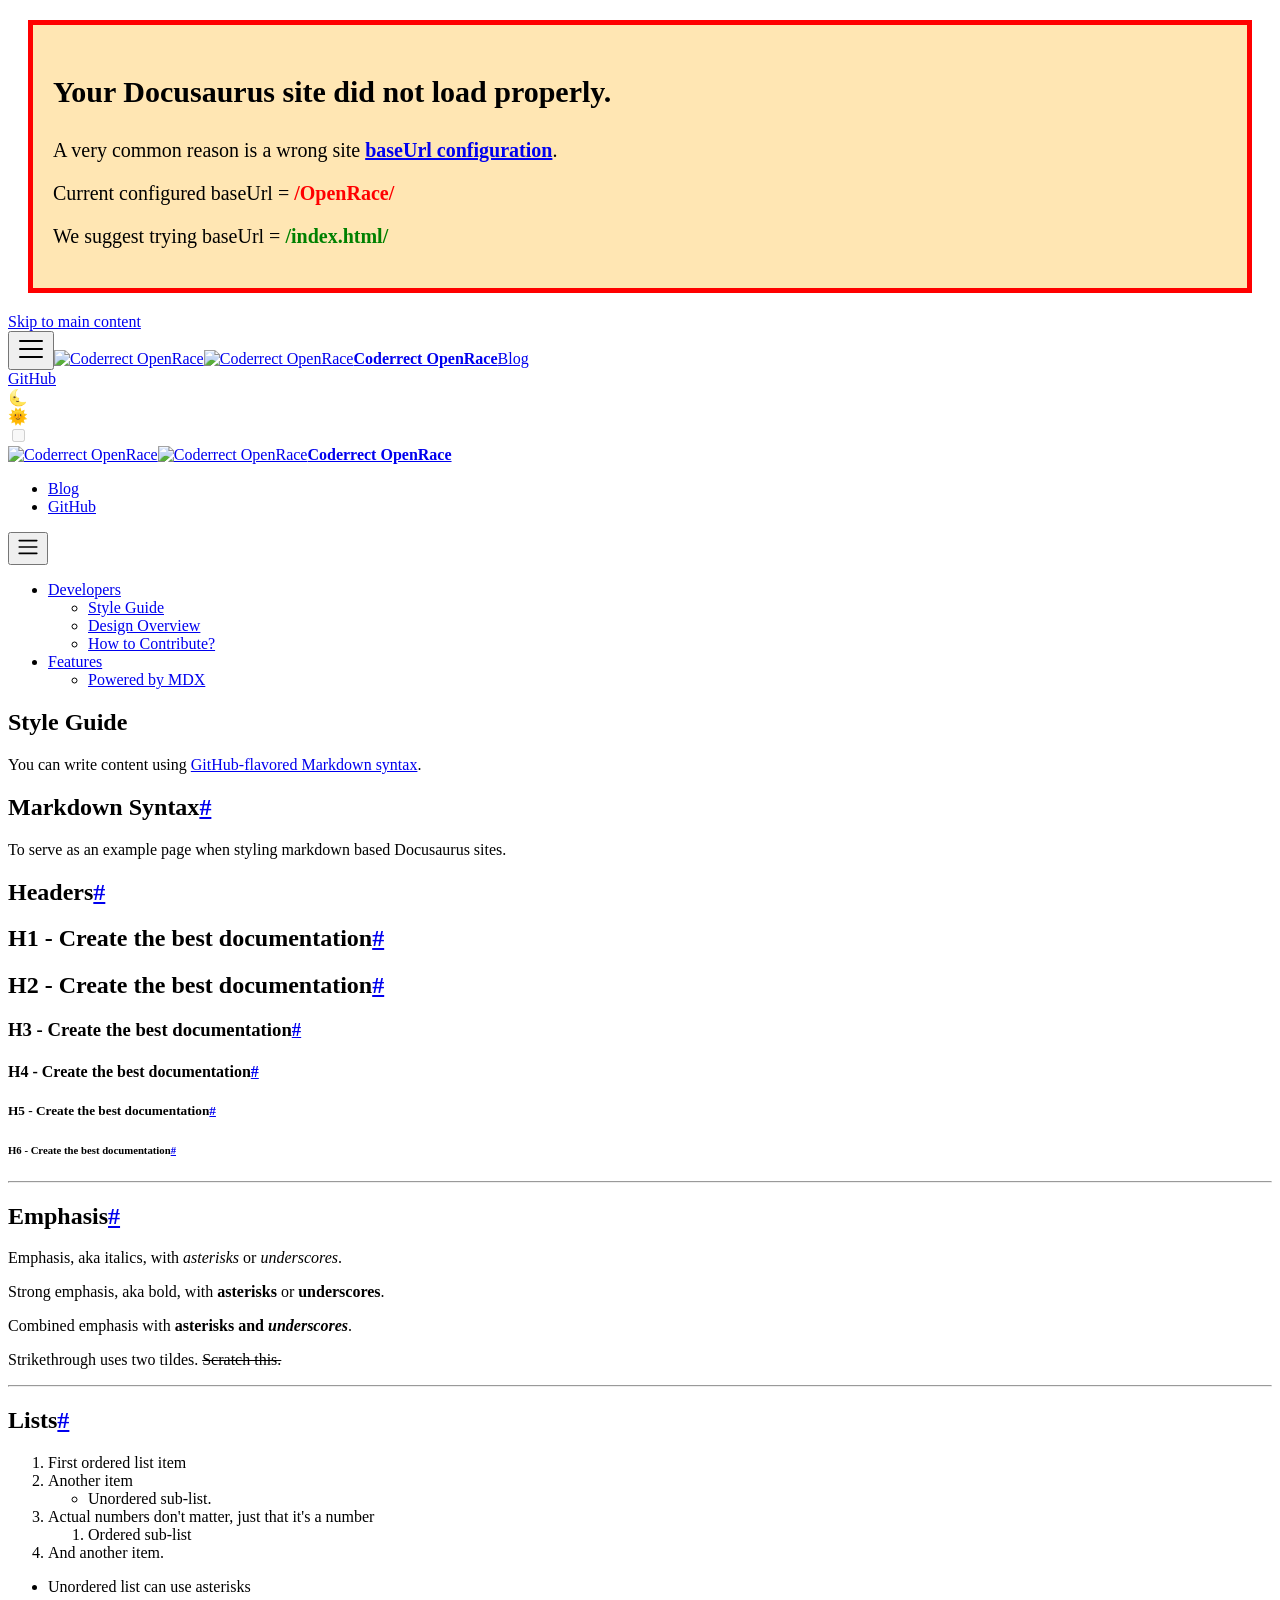
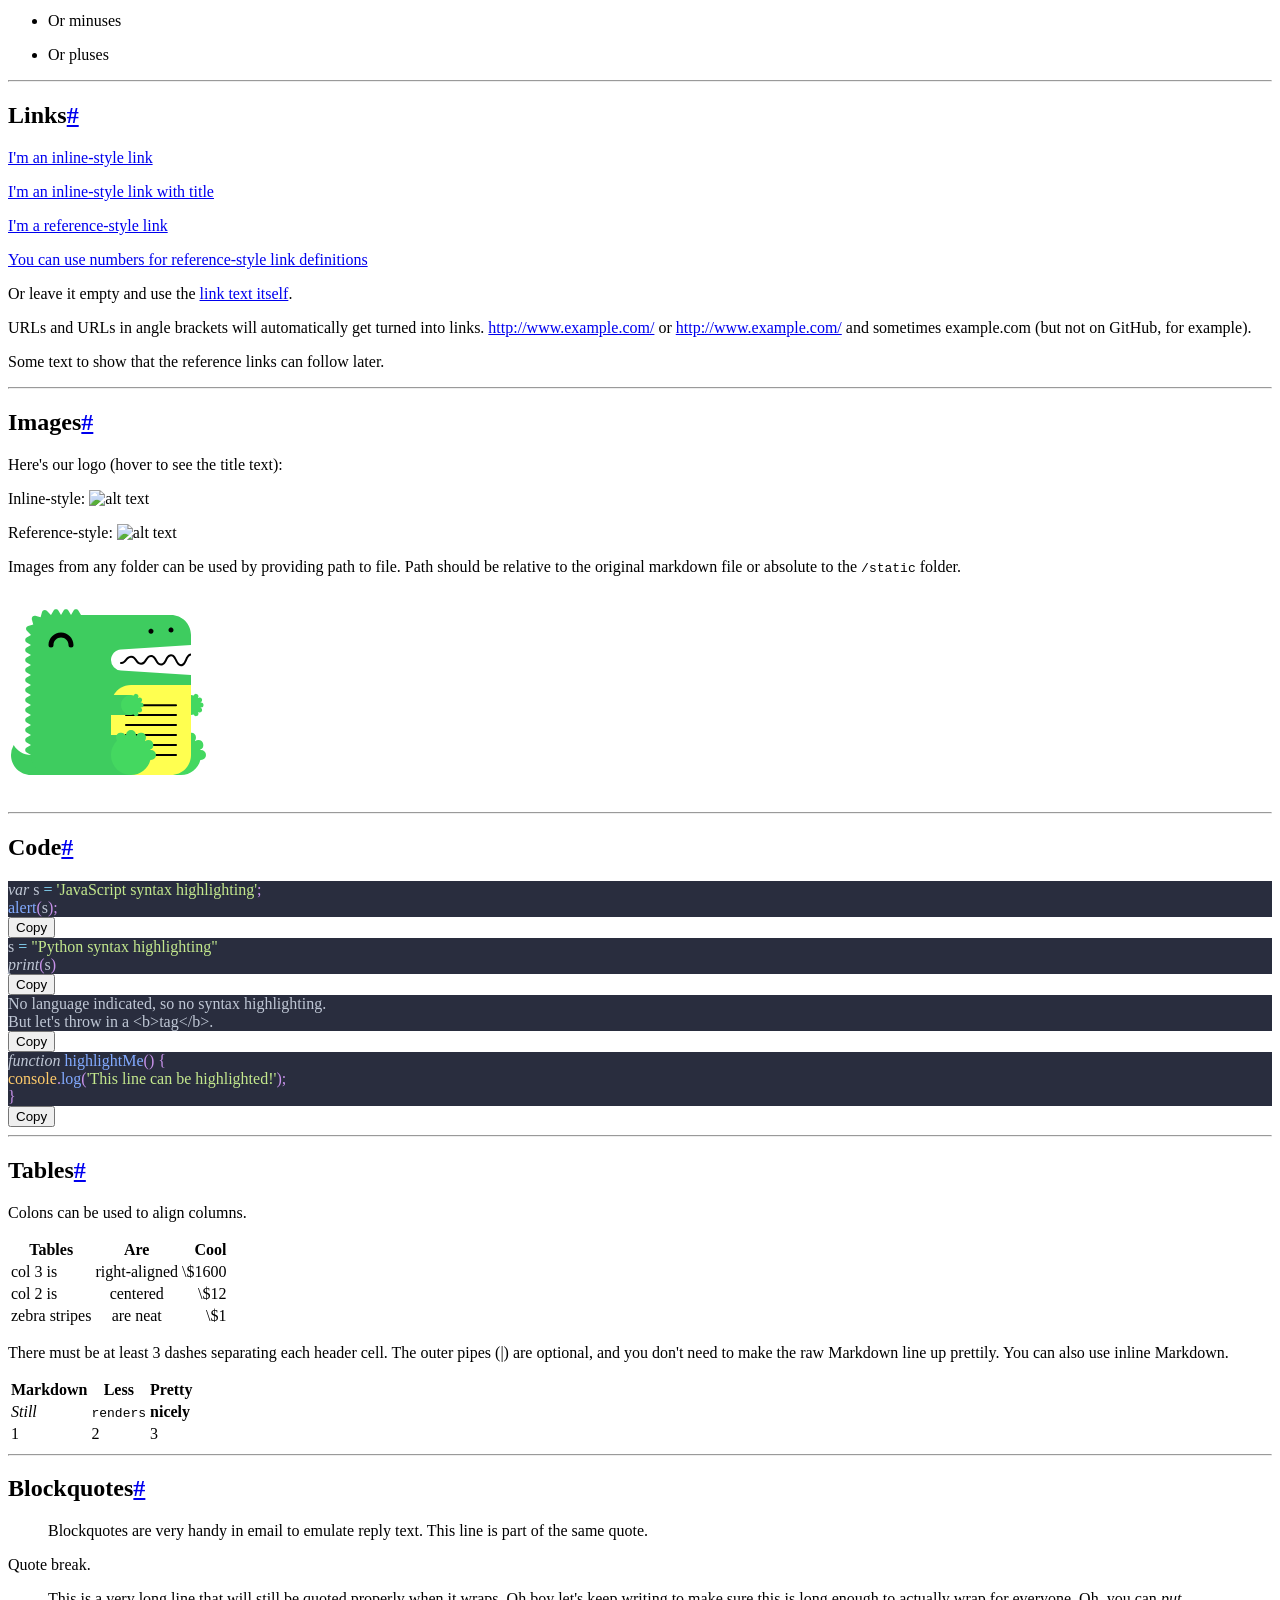
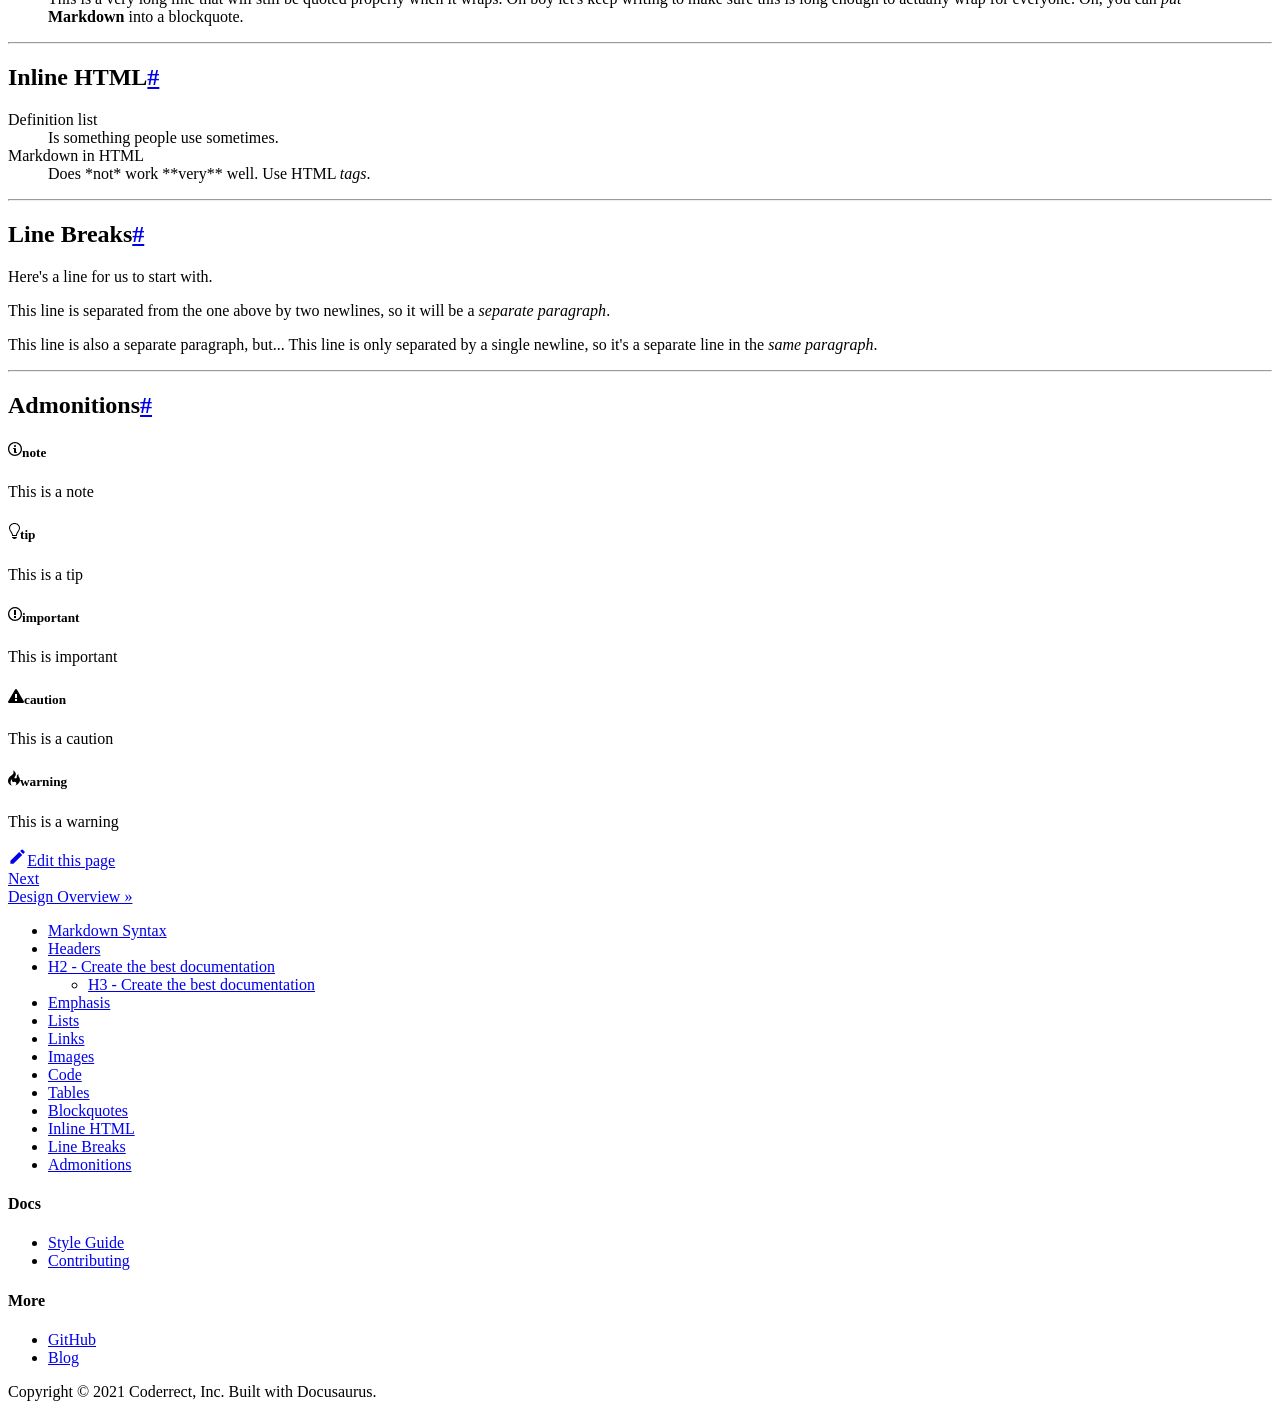
==== commit 88e63dbf: "Deploy website - based on 98c7ea30bad7311023e237cae3d548e9be67c3f9" ====
--- a/index.html
+++ b/index.html
@@ -4,29 +4,29 @@
 <meta charset="UTF-8">
 <meta name="viewport" content="width=device-width,initial-scale=1">
 <meta name="generator" content="Docusaurus v2.0.0-alpha.71">
-<link rel="alternate" type="application/rss+xml" href="/blog/rss.xml" title="Coderrect OpenRace Blog RSS Feed">
-<link rel="alternate" type="application/atom+xml" href="/blog/atom.xml" title="Coderrect OpenRace Blog Atom Feed"><title data-react-helmet="true">Style Guide | Coderrect OpenRace</title><meta data-react-helmet="true" property="og:url" content="https://coderrect-inc.github.io/"><meta data-react-helmet="true" name="docusaurus_locale" content="en"><meta data-react-helmet="true" name="docusaurus_version" content="current"><meta data-react-helmet="true" name="docusaurus_tag" content="docs-default-current"><meta data-react-helmet="true" property="og:title" content="Style Guide | Coderrect OpenRace"><meta data-react-helmet="true" name="description" content="You can write content using GitHub-flavored Markdown syntax."><meta data-react-helmet="true" property="og:description" content="You can write content using GitHub-flavored Markdown syntax."><link data-react-helmet="true" rel="shortcut icon" href="/img/coderrect-logo.png"><link data-react-helmet="true" rel="canonical" href="https://coderrect-inc.github.io/"><link data-react-helmet="true" rel="alternate" href="https://coderrect-inc.github.io/" hreflang="en"><link data-react-helmet="true" rel="alternate" href="https://coderrect-inc.github.io/" hreflang="x-default"><script data-react-helmet="true">function maybeInsertBanner(){window.__DOCUSAURUS_INSERT_BASEURL_BANNER&&insertBanner()}function insertBanner(){var n=document.getElementById("docusaurus-base-url-issue-banner-container");if(n){n.innerHTML='\n<div id="docusaurus-base-url-issue-banner" style="border: thick solid red; background-color: rgb(255, 230, 179); margin: 20px; padding: 20px; font-size: 20px;">\n   <p style="font-weight: bold; font-size: 30px;">Your Docusaurus site did not load properly.</p>\n   <p>A very common reason is a wrong site <a href="https://v2.docusaurus.io/docs/docusaurus.config.js/#baseurl" style="font-weight: bold;">baseUrl configuration</a>.</p>\n   <p>Current configured baseUrl = <span style="font-weight: bold; color: red;">/</span>  (default value)</p>\n   <p>We suggest trying baseUrl = <span id="docusaurus-base-url-issue-banner-suggestion-container" style="font-weight: bold; color: green;"></span></p>\n</div>\n';var e=document.getElementById("docusaurus-base-url-issue-banner-suggestion-container"),s=window.location.pathname,r="/"===s.substr(-1)?s:s+"/";e.innerHTML=r}}window.__DOCUSAURUS_INSERT_BASEURL_BANNER=!0,document.addEventListener("DOMContentLoaded",maybeInsertBanner)</script><link rel="stylesheet" href="/assets/css/styles.e53b1722.css">
-<link rel="preload" href="/assets/js/styles.58ffb62a.js" as="script">
-<link rel="preload" href="/assets/js/runtime~main.85cfdb47.js" as="script">
-<link rel="preload" href="/assets/js/main.16f6c258.js" as="script">
-<link rel="preload" href="/assets/js/common.9050ab45.js" as="script">
-<link rel="preload" href="/assets/js/12.aff8fdb4.js" as="script">
-<link rel="preload" href="/assets/js/13.8b4642a4.js" as="script">
-<link rel="preload" href="/assets/js/935f2afb.b881fd41.js" as="script">
-<link rel="preload" href="/assets/js/17896441.915cbea0.js" as="script">
-<link rel="preload" href="/assets/js/503b2d82.2c639bee.js" as="script">
+<link rel="alternate" type="application/rss+xml" href="/OpenRace/blog/rss.xml" title="Coderrect OpenRace Blog RSS Feed">
+<link rel="alternate" type="application/atom+xml" href="/OpenRace/blog/atom.xml" title="Coderrect OpenRace Blog Atom Feed"><title data-react-helmet="true">Style Guide | Coderrect OpenRace</title><meta data-react-helmet="true" property="og:url" content="https://coderrect-inc.github.io/OpenRace/"><meta data-react-helmet="true" name="docusaurus_locale" content="en"><meta data-react-helmet="true" name="docusaurus_version" content="current"><meta data-react-helmet="true" name="docusaurus_tag" content="docs-default-current"><meta data-react-helmet="true" property="og:title" content="Style Guide | Coderrect OpenRace"><meta data-react-helmet="true" name="description" content="You can write content using GitHub-flavored Markdown syntax."><meta data-react-helmet="true" property="og:description" content="You can write content using GitHub-flavored Markdown syntax."><link data-react-helmet="true" rel="shortcut icon" href="/OpenRace/img/coderrect-logo.png"><link data-react-helmet="true" rel="canonical" href="https://coderrect-inc.github.io/OpenRace/"><link data-react-helmet="true" rel="alternate" href="https://coderrect-inc.github.io/OpenRace/" hreflang="en"><link data-react-helmet="true" rel="alternate" href="https://coderrect-inc.github.io/OpenRace/" hreflang="x-default"><script data-react-helmet="true">function maybeInsertBanner(){window.__DOCUSAURUS_INSERT_BASEURL_BANNER&&insertBanner()}function insertBanner(){var n=document.getElementById("docusaurus-base-url-issue-banner-container");if(n){n.innerHTML='\n<div id="docusaurus-base-url-issue-banner" style="border: thick solid red; background-color: rgb(255, 230, 179); margin: 20px; padding: 20px; font-size: 20px;">\n   <p style="font-weight: bold; font-size: 30px;">Your Docusaurus site did not load properly.</p>\n   <p>A very common reason is a wrong site <a href="https://v2.docusaurus.io/docs/docusaurus.config.js/#baseurl" style="font-weight: bold;">baseUrl configuration</a>.</p>\n   <p>Current configured baseUrl = <span style="font-weight: bold; color: red;">/OpenRace/</span> </p>\n   <p>We suggest trying baseUrl = <span id="docusaurus-base-url-issue-banner-suggestion-container" style="font-weight: bold; color: green;"></span></p>\n</div>\n';var e=document.getElementById("docusaurus-base-url-issue-banner-suggestion-container"),s=window.location.pathname,r="/"===s.substr(-1)?s:s+"/";e.innerHTML=r}}window.__DOCUSAURUS_INSERT_BASEURL_BANNER=!0,document.addEventListener("DOMContentLoaded",maybeInsertBanner)</script><link rel="stylesheet" href="/OpenRace/assets/css/styles.e53b1722.css">
+<link rel="preload" href="/OpenRace/assets/js/styles.58ffb62a.js" as="script">
+<link rel="preload" href="/OpenRace/assets/js/runtime~main.b66e5810.js" as="script">
+<link rel="preload" href="/OpenRace/assets/js/main.4e49e0af.js" as="script">
+<link rel="preload" href="/OpenRace/assets/js/common.9050ab45.js" as="script">
+<link rel="preload" href="/OpenRace/assets/js/12.aff8fdb4.js" as="script">
+<link rel="preload" href="/OpenRace/assets/js/13.8b4642a4.js" as="script">
+<link rel="preload" href="/OpenRace/assets/js/935f2afb.1c287857.js" as="script">
+<link rel="preload" href="/OpenRace/assets/js/17896441.915cbea0.js" as="script">
+<link rel="preload" href="/OpenRace/assets/js/503b2d82.dd4ba112.js" as="script">
 </head>
 <body>
 <script>!function(){function t(t){document.documentElement.setAttribute("data-theme",t)}var e=function(){var t=null;try{t=localStorage.getItem("theme")}catch(t){}return t}();t(null!==e?e:"light")}()</script><div id="__docusaurus">
-<div id="docusaurus-base-url-issue-banner-container"></div><div><a href="#main" class="skipToContent_1oUP">Skip to main content</a></div><nav class="navbar navbar--fixed-top"><div class="navbar__inner"><div class="navbar__items"><button aria-label="Navigation bar toggle" class="navbar__toggle" type="button" tabindex="0"><svg aria-label="Menu" width="30" height="30" viewBox="0 0 30 30" role="img" focusable="false"><title>Menu</title><path stroke="currentColor" stroke-linecap="round" stroke-miterlimit="10" stroke-width="2" d="M4 7h22M4 15h22M4 23h22"></path></svg></button><a class="navbar__brand" href="/"><img src="/img/coderrect-logo.png" alt="Coderrect OpenRace" class="themedImage_1VuW themedImage--light_3UqQ navbar__logo"><img src="/img/coderrect-logo.png" alt="Coderrect OpenRace" class="themedImage_1VuW themedImage--dark_hz6m navbar__logo"><strong class="navbar__title">Coderrect OpenRace</strong></a><a href="https://coderrect.com/blog/" target="_blank" rel="noopener noreferrer" class="navbar__item navbar__link">Blog</a></div><div class="navbar__items navbar__items--right"><a href="https://github.com/coderrect-inc/OpenRace" target="_blank" rel="noopener noreferrer" class="navbar__item navbar__link">GitHub</a><div class="react-toggle react-toggle--disabled displayOnlyInLargeViewport_GrZ2"><div class="react-toggle-track"><div class="react-toggle-track-check"><span class="toggle_71bT">🌜</span></div><div class="react-toggle-track-x"><span class="toggle_71bT">🌞</span></div></div><div class="react-toggle-thumb"></div><input type="checkbox" disabled="" aria-label="Dark mode toggle" class="react-toggle-screenreader-only"></div></div></div><div role="presentation" class="navbar-sidebar__backdrop"></div><div class="navbar-sidebar"><div class="navbar-sidebar__brand"><a class="navbar__brand" href="/"><img src="/img/coderrect-logo.png" alt="Coderrect OpenRace" class="themedImage_1VuW themedImage--light_3UqQ navbar__logo"><img src="/img/coderrect-logo.png" alt="Coderrect OpenRace" class="themedImage_1VuW themedImage--dark_hz6m navbar__logo"><strong class="navbar__title">Coderrect OpenRace</strong></a></div><div class="navbar-sidebar__items"><div class="menu"><ul class="menu__list"><li class="menu__list-item"><a href="https://coderrect.com/blog/" target="_blank" rel="noopener noreferrer" class="menu__link">Blog</a></li><li class="menu__list-item"><a href="https://github.com/coderrect-inc/OpenRace" target="_blank" rel="noopener noreferrer" class="menu__link">GitHub</a></li></ul></div></div></div></nav><div class="main-wrapper main-docs-wrapper"><div class="docPage_31aa"><div class="docSidebarContainer_3Kbt" role="complementary"><div class="sidebar_15mo"><div class="menu menu--responsive thin-scrollbar menu_Bmed"><button aria-label="Open menu" aria-haspopup="true" class="button button--secondary button--sm menu__button" type="button"><svg aria-label="Menu" class="sidebarMenuIcon_fgN0" width="24" height="24" viewBox="0 0 30 30" role="img" focusable="false"><title>Menu</title><path stroke="currentColor" stroke-linecap="round" stroke-miterlimit="10" stroke-width="2" d="M4 7h22M4 15h22M4 23h22"></path></svg></button><ul class="menu__list"><li class="menu__list-item"><a class="menu__link menu__link--sublist menu__link--active" href="#!">Developers</a><ul class="menu__list"><li class="menu__list-item"><a aria-current="page" class="menu__link menu__link--active active" tabindex="0" href="/">Style Guide</a></li><li class="menu__list-item"><a class="menu__link" tabindex="0" href="/doc-overview">Design Overview</a></li><li class="menu__list-item"><a class="menu__link" tabindex="0" href="/doc-contributing">How to Contribute?</a></li></ul></li><li class="menu__list-item menu__list-item--collapsed"><a class="menu__link menu__link--sublist" href="#!">Features</a><ul class="menu__list"><li class="menu__list-item"><a class="menu__link" tabindex="-1" href="/mdx">Powered by MDX</a></li></ul></li></ul></div></div></div><main class="docMainContainer_3ufF"><div class="container padding-vert--lg docItemWrapper_3FMP"><div class="row"><div class="col docItemCol_3FnS"><div class="docItemContainer_33ec"><article><header><h1 class="docTitle_3a4h">Style Guide</h1></header><div class="markdown"><p>You can write content using <a href="https://github.github.com/gfm/" target="_blank" rel="noopener noreferrer">GitHub-flavored Markdown syntax</a>.</p><h2><a aria-hidden="true" tabindex="-1" class="anchor enhancedAnchor_2LWZ" id="markdown-syntax"></a>Markdown Syntax<a class="hash-link" href="#markdown-syntax" title="Direct link to heading">#</a></h2><p>To serve as an example page when styling markdown based Docusaurus sites.</p><h2><a aria-hidden="true" tabindex="-1" class="anchor enhancedAnchor_2LWZ" id="headers"></a>Headers<a class="hash-link" href="#headers" title="Direct link to heading">#</a></h2><h1><a aria-hidden="true" tabindex="-1" class="anchor enhancedAnchor_2LWZ" id="h1---create-the-best-documentation"></a>H1 - Create the best documentation<a class="hash-link" href="#h1---create-the-best-documentation" title="Direct link to heading">#</a></h1><h2><a aria-hidden="true" tabindex="-1" class="anchor enhancedAnchor_2LWZ" id="h2---create-the-best-documentation"></a>H2 - Create the best documentation<a class="hash-link" href="#h2---create-the-best-documentation" title="Direct link to heading">#</a></h2><h3><a aria-hidden="true" tabindex="-1" class="anchor enhancedAnchor_2LWZ" id="h3---create-the-best-documentation"></a>H3 - Create the best documentation<a class="hash-link" href="#h3---create-the-best-documentation" title="Direct link to heading">#</a></h3><h4><a aria-hidden="true" tabindex="-1" class="anchor enhancedAnchor_2LWZ" id="h4---create-the-best-documentation"></a>H4 - Create the best documentation<a class="hash-link" href="#h4---create-the-best-documentation" title="Direct link to heading">#</a></h4><h5><a aria-hidden="true" tabindex="-1" class="anchor enhancedAnchor_2LWZ" id="h5---create-the-best-documentation"></a>H5 - Create the best documentation<a class="hash-link" href="#h5---create-the-best-documentation" title="Direct link to heading">#</a></h5><h6><a aria-hidden="true" tabindex="-1" class="anchor enhancedAnchor_2LWZ" id="h6---create-the-best-documentation"></a>H6 - Create the best documentation<a class="hash-link" href="#h6---create-the-best-documentation" title="Direct link to heading">#</a></h6><hr><h2><a aria-hidden="true" tabindex="-1" class="anchor enhancedAnchor_2LWZ" id="emphasis"></a>Emphasis<a class="hash-link" href="#emphasis" title="Direct link to heading">#</a></h2><p>Emphasis, aka italics, with <em>asterisks</em> or <em>underscores</em>.</p><p>Strong emphasis, aka bold, with <strong>asterisks</strong> or <strong>underscores</strong>.</p><p>Combined emphasis with <strong>asterisks and <em>underscores</em></strong>.</p><p>Strikethrough uses two tildes. <del>Scratch this.</del></p><hr><h2><a aria-hidden="true" tabindex="-1" class="anchor enhancedAnchor_2LWZ" id="lists"></a>Lists<a class="hash-link" href="#lists" title="Direct link to heading">#</a></h2><ol><li>First ordered list item</li><li>Another item<ul><li>Unordered sub-list.</li></ul></li><li>Actual numbers don&#x27;t matter, just that it&#x27;s a number<ol><li>Ordered sub-list</li></ol></li><li>And another item.</li></ol><ul><li>Unordered list can use asterisks</li></ul><ul><li>Or minuses</li></ul><ul><li>Or pluses</li></ul><hr><h2><a aria-hidden="true" tabindex="-1" class="anchor enhancedAnchor_2LWZ" id="links"></a>Links<a class="hash-link" href="#links" title="Direct link to heading">#</a></h2><p><a href="https://www.google.com/" target="_blank" rel="noopener noreferrer">I&#x27;m an inline-style link</a></p><p><a href="https://www.google.com/" target="_blank" rel="noopener noreferrer" title="Google&#x27;s Homepage">I&#x27;m an inline-style link with title</a></p><p><a href="https://www.mozilla.org/" target="_blank" rel="noopener noreferrer">I&#x27;m a reference-style link</a></p><p><a href="http://slashdot.org/" target="_blank" rel="noopener noreferrer">You can use numbers for reference-style link definitions</a></p><p>Or leave it empty and use the <a href="http://www.reddit.com/" target="_blank" rel="noopener noreferrer">link text itself</a>.</p><p>URLs and URLs in angle brackets will automatically get turned into links. <a href="http://www.example.com/" target="_blank" rel="noopener noreferrer">http://www.example.com/</a> or <a href="http://www.example.com/" target="_blank" rel="noopener noreferrer">http://www.example.com/</a> and sometimes example.com (but not on GitHub, for example).</p><p>Some text to show that the reference links can follow later.</p><hr><h2><a aria-hidden="true" tabindex="-1" class="anchor enhancedAnchor_2LWZ" id="images"></a>Images<a class="hash-link" href="#images" title="Direct link to heading">#</a></h2><p>Here&#x27;s our logo (hover to see the title text):</p><p>Inline-style: <img src="https://github.com/adam-p/markdown-here/raw/master/src/common/images/icon48.png" alt="alt text" title="Logo Title Text 1"></p><p>Reference-style: <img src="https://github.com/adam-p/markdown-here/raw/master/src/common/images/icon48.png" alt="alt text" title="Logo Title Text 2"></p><p>Images from any folder can be used by providing path to file. Path should be relative to the original markdown file or absolute to the <code>/static</code> folder.</p><p><img alt="img" src="[data-uri]"></p><hr><h2><a aria-hidden="true" tabindex="-1" class="anchor enhancedAnchor_2LWZ" id="code"></a>Code<a class="hash-link" href="#code" title="Direct link to heading">#</a></h2><div class="codeBlockContainer_K1bP"><div class="codeBlockContent_hGly javascript"><div tabindex="0" class="prism-code language-javascript codeBlock_23N8 thin-scrollbar"><div class="codeBlockLines_39YC" style="color:#bfc7d5;background-color:#292d3e"><div class="token-line" style="color:#bfc7d5"><span class="token keyword" style="font-style:italic">var</span><span class="token plain"> s </span><span class="token operator" style="color:rgb(137, 221, 255)">=</span><span class="token plain"> </span><span class="token string" style="color:rgb(195, 232, 141)">&#x27;JavaScript syntax highlighting&#x27;</span><span class="token punctuation" style="color:rgb(199, 146, 234)">;</span><span class="token plain"></span></div><div class="token-line" style="color:#bfc7d5"><span class="token plain"></span><span class="token function" style="color:rgb(130, 170, 255)">alert</span><span class="token punctuation" style="color:rgb(199, 146, 234)">(</span><span class="token plain">s</span><span class="token punctuation" style="color:rgb(199, 146, 234)">)</span><span class="token punctuation" style="color:rgb(199, 146, 234)">;</span></div></div></div><button type="button" aria-label="Copy code to clipboard" class="copyButton_Ue-o">Copy</button></div></div><div class="codeBlockContainer_K1bP"><div class="codeBlockContent_hGly python"><div tabindex="0" class="prism-code language-python codeBlock_23N8 thin-scrollbar"><div class="codeBlockLines_39YC" style="color:#bfc7d5;background-color:#292d3e"><div class="token-line" style="color:#bfc7d5"><span class="token plain">s </span><span class="token operator" style="color:rgb(137, 221, 255)">=</span><span class="token plain"> </span><span class="token string" style="color:rgb(195, 232, 141)">&quot;Python syntax highlighting&quot;</span><span class="token plain"></span></div><div class="token-line" style="color:#bfc7d5"><span class="token plain"></span><span class="token keyword" style="font-style:italic">print</span><span class="token punctuation" style="color:rgb(199, 146, 234)">(</span><span class="token plain">s</span><span class="token punctuation" style="color:rgb(199, 146, 234)">)</span></div></div></div><button type="button" aria-label="Copy code to clipboard" class="copyButton_Ue-o">Copy</button></div></div><div class="codeBlockContainer_K1bP"><div class="codeBlockContent_hGly"><div tabindex="0" class="prism-code language-undefined codeBlock_23N8 thin-scrollbar"><div class="codeBlockLines_39YC" style="color:#bfc7d5;background-color:#292d3e"><div class="token-line" style="color:#bfc7d5"><span class="token plain">No language indicated, so no syntax highlighting.</span></div><div class="token-line" style="color:#bfc7d5"><span class="token plain">But let&#x27;s throw in a &lt;b&gt;tag&lt;/b&gt;.</span></div></div></div><button type="button" aria-label="Copy code to clipboard" class="copyButton_Ue-o">Copy</button></div></div><div class="codeBlockContainer_K1bP"><div class="codeBlockContent_hGly js"><div tabindex="0" class="prism-code language-js codeBlock_23N8 thin-scrollbar"><div class="codeBlockLines_39YC" style="color:#bfc7d5;background-color:#292d3e"><div class="token-line" style="color:#bfc7d5"><span class="token keyword" style="font-style:italic">function</span><span class="token plain"> </span><span class="token function" style="color:rgb(130, 170, 255)">highlightMe</span><span class="token punctuation" style="color:rgb(199, 146, 234)">(</span><span class="token punctuation" style="color:rgb(199, 146, 234)">)</span><span class="token plain"> </span><span class="token punctuation" style="color:rgb(199, 146, 234)">{</span><span class="token plain"></span></div><div class="token-line docusaurus-highlight-code-line" style="color:#bfc7d5"><span class="token plain">  </span><span class="token console class-name" style="color:rgb(255, 203, 107)">console</span><span class="token punctuation" style="color:rgb(199, 146, 234)">.</span><span class="token method function property-access" style="color:rgb(130, 170, 255)">log</span><span class="token punctuation" style="color:rgb(199, 146, 234)">(</span><span class="token string" style="color:rgb(195, 232, 141)">&#x27;This line can be highlighted!&#x27;</span><span class="token punctuation" style="color:rgb(199, 146, 234)">)</span><span class="token punctuation" style="color:rgb(199, 146, 234)">;</span><span class="token plain"></span></div><div class="token-line" style="color:#bfc7d5"><span class="token plain"></span><span class="token punctuation" style="color:rgb(199, 146, 234)">}</span></div></div></div><button type="button" aria-label="Copy code to clipboard" class="copyButton_Ue-o">Copy</button></div></div><hr><h2><a aria-hidden="true" tabindex="-1" class="anchor enhancedAnchor_2LWZ" id="tables"></a>Tables<a class="hash-link" href="#tables" title="Direct link to heading">#</a></h2><p>Colons can be used to align columns.</p><table><thead><tr><th>Tables</th><th align="center">Are</th><th align="right">Cool</th></tr></thead><tbody><tr><td>col 3 is</td><td align="center">right-aligned</td><td align="right">\$1600</td></tr><tr><td>col 2 is</td><td align="center">centered</td><td align="right">\$12</td></tr><tr><td>zebra stripes</td><td align="center">are neat</td><td align="right">\$1</td></tr></tbody></table><p>There must be at least 3 dashes separating each header cell. The outer pipes (|) are optional, and you don&#x27;t need to make the raw Markdown line up prettily. You can also use inline Markdown.</p><table><thead><tr><th>Markdown</th><th>Less</th><th>Pretty</th></tr></thead><tbody><tr><td><em>Still</em></td><td><code>renders</code></td><td><strong>nicely</strong></td></tr><tr><td>1</td><td>2</td><td>3</td></tr></tbody></table><hr><h2><a aria-hidden="true" tabindex="-1" class="anchor enhancedAnchor_2LWZ" id="blockquotes"></a>Blockquotes<a class="hash-link" href="#blockquotes" title="Direct link to heading">#</a></h2><blockquote><p>Blockquotes are very handy in email to emulate reply text. This line is part of the same quote.</p></blockquote><p>Quote break.</p><blockquote><p>This is a very long line that will still be quoted properly when it wraps. Oh boy let&#x27;s keep writing to make sure this is long enough to actually wrap for everyone. Oh, you can <em>put</em> <strong>Markdown</strong> into a blockquote.</p></blockquote><hr><h2><a aria-hidden="true" tabindex="-1" class="anchor enhancedAnchor_2LWZ" id="inline-html"></a>Inline HTML<a class="hash-link" href="#inline-html" title="Direct link to heading">#</a></h2><dl><dt>Definition list</dt><dd>Is something people use sometimes.</dd><dt>Markdown in HTML</dt><dd>Does *not* work **very** well. Use HTML <em>tags</em>.</dd></dl><hr><h2><a aria-hidden="true" tabindex="-1" class="anchor enhancedAnchor_2LWZ" id="line-breaks"></a>Line Breaks<a class="hash-link" href="#line-breaks" title="Direct link to heading">#</a></h2><p>Here&#x27;s a line for us to start with.</p><p>This line is separated from the one above by two newlines, so it will be a <em>separate paragraph</em>.</p><p>This line is also a separate paragraph, but... This line is only separated by a single newline, so it&#x27;s a separate line in the <em>same paragraph</em>.</p><hr><h2><a aria-hidden="true" tabindex="-1" class="anchor enhancedAnchor_2LWZ" id="admonitions"></a>Admonitions<a class="hash-link" href="#admonitions" title="Direct link to heading">#</a></h2><div class="admonition admonition-note alert alert--secondary"><div class="admonition-heading"><h5><span class="admonition-icon"><svg xmlns="http://www.w3.org/2000/svg" width="14" height="16" viewBox="0 0 14 16"><path fill-rule="evenodd" d="M6.3 5.69a.942.942 0 0 1-.28-.7c0-.28.09-.52.28-.7.19-.18.42-.28.7-.28.28 0 .52.09.7.28.18.19.28.42.28.7 0 .28-.09.52-.28.7a1 1 0 0 1-.7.3c-.28 0-.52-.11-.7-.3zM8 7.99c-.02-.25-.11-.48-.31-.69-.2-.19-.42-.3-.69-.31H6c-.27.02-.48.13-.69.31-.2.2-.3.44-.31.69h1v3c.02.27.11.5.31.69.2.2.42.31.69.31h1c.27 0 .48-.11.69-.31.2-.19.3-.42.31-.69H8V7.98v.01zM7 2.3c-3.14 0-5.7 2.54-5.7 5.68 0 3.14 2.56 5.7 5.7 5.7s5.7-2.55 5.7-5.7c0-3.15-2.56-5.69-5.7-5.69v.01zM7 .98c3.86 0 7 3.14 7 7s-3.14 7-7 7-7-3.12-7-7 3.14-7 7-7z"></path></svg></span>note</h5></div><div class="admonition-content"><p>This is a note</p></div></div><div class="admonition admonition-tip alert alert--success"><div class="admonition-heading"><h5><span class="admonition-icon"><svg xmlns="http://www.w3.org/2000/svg" width="12" height="16" viewBox="0 0 12 16"><path fill-rule="evenodd" d="M6.5 0C3.48 0 1 2.19 1 5c0 .92.55 2.25 1 3 1.34 2.25 1.78 2.78 2 4v1h5v-1c.22-1.22.66-1.75 2-4 .45-.75 1-2.08 1-3 0-2.81-2.48-5-5.5-5zm3.64 7.48c-.25.44-.47.8-.67 1.11-.86 1.41-1.25 2.06-1.45 3.23-.02.05-.02.11-.02.17H5c0-.06 0-.13-.02-.17-.2-1.17-.59-1.83-1.45-3.23-.2-.31-.42-.67-.67-1.11C2.44 6.78 2 5.65 2 5c0-2.2 2.02-4 4.5-4 1.22 0 2.36.42 3.22 1.19C10.55 2.94 11 3.94 11 5c0 .66-.44 1.78-.86 2.48zM4 14h5c-.23 1.14-1.3 2-2.5 2s-2.27-.86-2.5-2z"></path></svg></span>tip</h5></div><div class="admonition-content"><p>This is a tip</p></div></div><div class="admonition admonition-important alert alert--info"><div class="admonition-heading"><h5><span class="admonition-icon"><svg xmlns="http://www.w3.org/2000/svg" width="14" height="16" viewBox="0 0 14 16"><path fill-rule="evenodd" d="M7 2.3c3.14 0 5.7 2.56 5.7 5.7s-2.56 5.7-5.7 5.7A5.71 5.71 0 0 1 1.3 8c0-3.14 2.56-5.7 5.7-5.7zM7 1C3.14 1 0 4.14 0 8s3.14 7 7 7 7-3.14 7-7-3.14-7-7-7zm1 3H6v5h2V4zm0 6H6v2h2v-2z"></path></svg></span>important</h5></div><div class="admonition-content"><p>This is important</p></div></div><div class="admonition admonition-caution alert alert--warning"><div class="admonition-heading"><h5><span class="admonition-icon"><svg xmlns="http://www.w3.org/2000/svg" width="16" height="16" viewBox="0 0 16 16"><path fill-rule="evenodd" d="M8.893 1.5c-.183-.31-.52-.5-.887-.5s-.703.19-.886.5L.138 13.499a.98.98 0 0 0 0 1.001c.193.31.53.501.886.501h13.964c.367 0 .704-.19.877-.5a1.03 1.03 0 0 0 .01-1.002L8.893 1.5zm.133 11.497H6.987v-2.003h2.039v2.003zm0-3.004H6.987V5.987h2.039v4.006z"></path></svg></span>caution</h5></div><div class="admonition-content"><p>This is a caution</p></div></div><div class="admonition admonition-warning alert alert--danger"><div class="admonition-heading"><h5><span class="admonition-icon"><svg xmlns="http://www.w3.org/2000/svg" width="12" height="16" viewBox="0 0 12 16"><path fill-rule="evenodd" d="M5.05.31c.81 2.17.41 3.38-.52 4.31C3.55 5.67 1.98 6.45.9 7.98c-1.45 2.05-1.7 6.53 3.53 7.7-2.2-1.16-2.67-4.52-.3-6.61-.61 2.03.53 3.33 1.94 2.86 1.39-.47 2.3.53 2.27 1.67-.02.78-.31 1.44-1.13 1.81 3.42-.59 4.78-3.42 4.78-5.56 0-2.84-2.53-3.22-1.25-5.61-1.52.13-2.03 1.13-1.89 2.75.09 1.08-1.02 1.8-1.86 1.33-.67-.41-.66-1.19-.06-1.78C8.18 5.31 8.68 2.45 5.05.32L5.03.3l.02.01z"></path></svg></span>warning</h5></div><div class="admonition-content"><p>This is a warning</p></div></div></div></article><div class="margin-vert--xl"><div class="row"><div class="col"><a href="https://github.com/coderrect-inc/OpenRace/edit/master/website/docs/doc-style-guide.md" target="_blank" rel="noreferrer noopener"><svg fill="currentColor" height="1.2em" width="1.2em" preserveAspectRatio="xMidYMid meet" role="img" viewBox="0 0 40 40" class="iconEdit_2_ui" aria-label="Edit page"><g><path d="m34.5 11.7l-3 3.1-6.3-6.3 3.1-3q0.5-0.5 1.2-0.5t1.1 0.5l3.9 3.9q0.5 0.4 0.5 1.1t-0.5 1.2z m-29.5 17.1l18.4-18.5 6.3 6.3-18.4 18.4h-6.3v-6.2z"></path></g></svg>Edit this page</a></div></div></div><div class="margin-vert--lg"><nav class="pagination-nav" aria-label="Docs pages navigation"><div class="pagination-nav__item"></div><div class="pagination-nav__item pagination-nav__item--next"><a class="pagination-nav__link" href="/doc-overview"><div class="pagination-nav__sublabel">Next</div><div class="pagination-nav__label">Design Overview »</div></a></div></nav></div></div></div><div class="col col--3"><div class="tableOfContents_35-E thin-scrollbar"><ul class="table-of-contents table-of-contents__left-border"><li><a href="#markdown-syntax" class="table-of-contents__link">Markdown Syntax</a></li><li><a href="#headers" class="table-of-contents__link">Headers</a></li><li><a href="#h2---create-the-best-documentation" class="table-of-contents__link">H2 - Create the best documentation</a><ul><li><a href="#h3---create-the-best-documentation" class="table-of-contents__link">H3 - Create the best documentation</a></li></ul></li><li><a href="#emphasis" class="table-of-contents__link">Emphasis</a></li><li><a href="#lists" class="table-of-contents__link">Lists</a></li><li><a href="#links" class="table-of-contents__link">Links</a></li><li><a href="#images" class="table-of-contents__link">Images</a></li><li><a href="#code" class="table-of-contents__link">Code</a></li><li><a href="#tables" class="table-of-contents__link">Tables</a></li><li><a href="#blockquotes" class="table-of-contents__link">Blockquotes</a></li><li><a href="#inline-html" class="table-of-contents__link">Inline HTML</a></li><li><a href="#line-breaks" class="table-of-contents__link">Line Breaks</a></li><li><a href="#admonitions" class="table-of-contents__link">Admonitions</a></li></ul></div></div></div></div></main></div></div><footer class="footer footer--dark"><div class="container"><div class="row footer__links"><div class="col footer__col"><h4 class="footer__title">Docs</h4><ul class="footer__items"><li class="footer__item"><a class="footer__link-item" href="/">Style Guide</a></li><li class="footer__item"><a class="footer__link-item" href="/doc-contributing">Contributing</a></li></ul></div><div class="col footer__col"><h4 class="footer__title">More</h4><ul class="footer__items"><li class="footer__item"><a href="https://github.com/coderrect-inc/OpenRace" target="_blank" rel="noopener noreferrer" class="footer__link-item">GitHub</a></li><li class="footer__item"><a href="https://coderrect.com/blog/" target="_blank" rel="noopener noreferrer" class="footer__link-item">Blog</a></li></ul></div></div><div class="footer__bottom text--center"><div class="footer__copyright">Copyright © 2021 Coderrect, Inc. Built with Docusaurus.</div></div></div></footer></div>
-<script src="/assets/js/styles.58ffb62a.js"></script>
-<script src="/assets/js/runtime~main.85cfdb47.js"></script>
-<script src="/assets/js/main.16f6c258.js"></script>
-<script src="/assets/js/common.9050ab45.js"></script>
-<script src="/assets/js/12.aff8fdb4.js"></script>
-<script src="/assets/js/13.8b4642a4.js"></script>
-<script src="/assets/js/935f2afb.b881fd41.js"></script>
-<script src="/assets/js/17896441.915cbea0.js"></script>
-<script src="/assets/js/503b2d82.2c639bee.js"></script>
+<div id="docusaurus-base-url-issue-banner-container"></div><div><a href="#main" class="skipToContent_1oUP">Skip to main content</a></div><nav class="navbar navbar--fixed-top"><div class="navbar__inner"><div class="navbar__items"><button aria-label="Navigation bar toggle" class="navbar__toggle" type="button" tabindex="0"><svg aria-label="Menu" width="30" height="30" viewBox="0 0 30 30" role="img" focusable="false"><title>Menu</title><path stroke="currentColor" stroke-linecap="round" stroke-miterlimit="10" stroke-width="2" d="M4 7h22M4 15h22M4 23h22"></path></svg></button><a class="navbar__brand" href="/OpenRace/"><img src="/OpenRace/img/coderrect-logo.png" alt="Coderrect OpenRace" class="themedImage_1VuW themedImage--light_3UqQ navbar__logo"><img src="/OpenRace/img/coderrect-logo.png" alt="Coderrect OpenRace" class="themedImage_1VuW themedImage--dark_hz6m navbar__logo"><strong class="navbar__title">Coderrect OpenRace</strong></a><a href="https://coderrect.com/blog/" target="_blank" rel="noopener noreferrer" class="navbar__item navbar__link">Blog</a></div><div class="navbar__items navbar__items--right"><a href="https://github.com/coderrect-inc/OpenRace" target="_blank" rel="noopener noreferrer" class="navbar__item navbar__link">GitHub</a><div class="react-toggle react-toggle--disabled displayOnlyInLargeViewport_GrZ2"><div class="react-toggle-track"><div class="react-toggle-track-check"><span class="toggle_71bT">🌜</span></div><div class="react-toggle-track-x"><span class="toggle_71bT">🌞</span></div></div><div class="react-toggle-thumb"></div><input type="checkbox" disabled="" aria-label="Dark mode toggle" class="react-toggle-screenreader-only"></div></div></div><div role="presentation" class="navbar-sidebar__backdrop"></div><div class="navbar-sidebar"><div class="navbar-sidebar__brand"><a class="navbar__brand" href="/OpenRace/"><img src="/OpenRace/img/coderrect-logo.png" alt="Coderrect OpenRace" class="themedImage_1VuW themedImage--light_3UqQ navbar__logo"><img src="/OpenRace/img/coderrect-logo.png" alt="Coderrect OpenRace" class="themedImage_1VuW themedImage--dark_hz6m navbar__logo"><strong class="navbar__title">Coderrect OpenRace</strong></a></div><div class="navbar-sidebar__items"><div class="menu"><ul class="menu__list"><li class="menu__list-item"><a href="https://coderrect.com/blog/" target="_blank" rel="noopener noreferrer" class="menu__link">Blog</a></li><li class="menu__list-item"><a href="https://github.com/coderrect-inc/OpenRace" target="_blank" rel="noopener noreferrer" class="menu__link">GitHub</a></li></ul></div></div></div></nav><div class="main-wrapper main-docs-wrapper"><div class="docPage_31aa"><div class="docSidebarContainer_3Kbt" role="complementary"><div class="sidebar_15mo"><div class="menu menu--responsive thin-scrollbar menu_Bmed"><button aria-label="Open menu" aria-haspopup="true" class="button button--secondary button--sm menu__button" type="button"><svg aria-label="Menu" class="sidebarMenuIcon_fgN0" width="24" height="24" viewBox="0 0 30 30" role="img" focusable="false"><title>Menu</title><path stroke="currentColor" stroke-linecap="round" stroke-miterlimit="10" stroke-width="2" d="M4 7h22M4 15h22M4 23h22"></path></svg></button><ul class="menu__list"><li class="menu__list-item"><a class="menu__link menu__link--sublist menu__link--active" href="#!">Developers</a><ul class="menu__list"><li class="menu__list-item"><a aria-current="page" class="menu__link menu__link--active active" tabindex="0" href="/OpenRace/">Style Guide</a></li><li class="menu__list-item"><a class="menu__link" tabindex="0" href="/OpenRace/doc-overview">Design Overview</a></li><li class="menu__list-item"><a class="menu__link" tabindex="0" href="/OpenRace/doc-contributing">How to Contribute?</a></li></ul></li><li class="menu__list-item menu__list-item--collapsed"><a class="menu__link menu__link--sublist" href="#!">Features</a><ul class="menu__list"><li class="menu__list-item"><a class="menu__link" tabindex="-1" href="/OpenRace/mdx">Powered by MDX</a></li></ul></li></ul></div></div></div><main class="docMainContainer_3ufF"><div class="container padding-vert--lg docItemWrapper_3FMP"><div class="row"><div class="col docItemCol_3FnS"><div class="docItemContainer_33ec"><article><header><h1 class="docTitle_3a4h">Style Guide</h1></header><div class="markdown"><p>You can write content using <a href="https://github.github.com/gfm/" target="_blank" rel="noopener noreferrer">GitHub-flavored Markdown syntax</a>.</p><h2><a aria-hidden="true" tabindex="-1" class="anchor enhancedAnchor_2LWZ" id="markdown-syntax"></a>Markdown Syntax<a class="hash-link" href="#markdown-syntax" title="Direct link to heading">#</a></h2><p>To serve as an example page when styling markdown based Docusaurus sites.</p><h2><a aria-hidden="true" tabindex="-1" class="anchor enhancedAnchor_2LWZ" id="headers"></a>Headers<a class="hash-link" href="#headers" title="Direct link to heading">#</a></h2><h1><a aria-hidden="true" tabindex="-1" class="anchor enhancedAnchor_2LWZ" id="h1---create-the-best-documentation"></a>H1 - Create the best documentation<a class="hash-link" href="#h1---create-the-best-documentation" title="Direct link to heading">#</a></h1><h2><a aria-hidden="true" tabindex="-1" class="anchor enhancedAnchor_2LWZ" id="h2---create-the-best-documentation"></a>H2 - Create the best documentation<a class="hash-link" href="#h2---create-the-best-documentation" title="Direct link to heading">#</a></h2><h3><a aria-hidden="true" tabindex="-1" class="anchor enhancedAnchor_2LWZ" id="h3---create-the-best-documentation"></a>H3 - Create the best documentation<a class="hash-link" href="#h3---create-the-best-documentation" title="Direct link to heading">#</a></h3><h4><a aria-hidden="true" tabindex="-1" class="anchor enhancedAnchor_2LWZ" id="h4---create-the-best-documentation"></a>H4 - Create the best documentation<a class="hash-link" href="#h4---create-the-best-documentation" title="Direct link to heading">#</a></h4><h5><a aria-hidden="true" tabindex="-1" class="anchor enhancedAnchor_2LWZ" id="h5---create-the-best-documentation"></a>H5 - Create the best documentation<a class="hash-link" href="#h5---create-the-best-documentation" title="Direct link to heading">#</a></h5><h6><a aria-hidden="true" tabindex="-1" class="anchor enhancedAnchor_2LWZ" id="h6---create-the-best-documentation"></a>H6 - Create the best documentation<a class="hash-link" href="#h6---create-the-best-documentation" title="Direct link to heading">#</a></h6><hr><h2><a aria-hidden="true" tabindex="-1" class="anchor enhancedAnchor_2LWZ" id="emphasis"></a>Emphasis<a class="hash-link" href="#emphasis" title="Direct link to heading">#</a></h2><p>Emphasis, aka italics, with <em>asterisks</em> or <em>underscores</em>.</p><p>Strong emphasis, aka bold, with <strong>asterisks</strong> or <strong>underscores</strong>.</p><p>Combined emphasis with <strong>asterisks and <em>underscores</em></strong>.</p><p>Strikethrough uses two tildes. <del>Scratch this.</del></p><hr><h2><a aria-hidden="true" tabindex="-1" class="anchor enhancedAnchor_2LWZ" id="lists"></a>Lists<a class="hash-link" href="#lists" title="Direct link to heading">#</a></h2><ol><li>First ordered list item</li><li>Another item<ul><li>Unordered sub-list.</li></ul></li><li>Actual numbers don&#x27;t matter, just that it&#x27;s a number<ol><li>Ordered sub-list</li></ol></li><li>And another item.</li></ol><ul><li>Unordered list can use asterisks</li></ul><ul><li>Or minuses</li></ul><ul><li>Or pluses</li></ul><hr><h2><a aria-hidden="true" tabindex="-1" class="anchor enhancedAnchor_2LWZ" id="links"></a>Links<a class="hash-link" href="#links" title="Direct link to heading">#</a></h2><p><a href="https://www.google.com/" target="_blank" rel="noopener noreferrer">I&#x27;m an inline-style link</a></p><p><a href="https://www.google.com/" target="_blank" rel="noopener noreferrer" title="Google&#x27;s Homepage">I&#x27;m an inline-style link with title</a></p><p><a href="https://www.mozilla.org/" target="_blank" rel="noopener noreferrer">I&#x27;m a reference-style link</a></p><p><a href="http://slashdot.org/" target="_blank" rel="noopener noreferrer">You can use numbers for reference-style link definitions</a></p><p>Or leave it empty and use the <a href="http://www.reddit.com/" target="_blank" rel="noopener noreferrer">link text itself</a>.</p><p>URLs and URLs in angle brackets will automatically get turned into links. <a href="http://www.example.com/" target="_blank" rel="noopener noreferrer">http://www.example.com/</a> or <a href="http://www.example.com/" target="_blank" rel="noopener noreferrer">http://www.example.com/</a> and sometimes example.com (but not on GitHub, for example).</p><p>Some text to show that the reference links can follow later.</p><hr><h2><a aria-hidden="true" tabindex="-1" class="anchor enhancedAnchor_2LWZ" id="images"></a>Images<a class="hash-link" href="#images" title="Direct link to heading">#</a></h2><p>Here&#x27;s our logo (hover to see the title text):</p><p>Inline-style: <img src="https://github.com/adam-p/markdown-here/raw/master/src/common/images/icon48.png" alt="alt text" title="Logo Title Text 1"></p><p>Reference-style: <img src="https://github.com/adam-p/markdown-here/raw/master/src/common/images/icon48.png" alt="alt text" title="Logo Title Text 2"></p><p>Images from any folder can be used by providing path to file. Path should be relative to the original markdown file or absolute to the <code>/static</code> folder.</p><p><img alt="img" src="[data-uri]"></p><hr><h2><a aria-hidden="true" tabindex="-1" class="anchor enhancedAnchor_2LWZ" id="code"></a>Code<a class="hash-link" href="#code" title="Direct link to heading">#</a></h2><div class="codeBlockContainer_K1bP"><div class="codeBlockContent_hGly javascript"><div tabindex="0" class="prism-code language-javascript codeBlock_23N8 thin-scrollbar"><div class="codeBlockLines_39YC" style="color:#bfc7d5;background-color:#292d3e"><div class="token-line" style="color:#bfc7d5"><span class="token keyword" style="font-style:italic">var</span><span class="token plain"> s </span><span class="token operator" style="color:rgb(137, 221, 255)">=</span><span class="token plain"> </span><span class="token string" style="color:rgb(195, 232, 141)">&#x27;JavaScript syntax highlighting&#x27;</span><span class="token punctuation" style="color:rgb(199, 146, 234)">;</span><span class="token plain"></span></div><div class="token-line" style="color:#bfc7d5"><span class="token plain"></span><span class="token function" style="color:rgb(130, 170, 255)">alert</span><span class="token punctuation" style="color:rgb(199, 146, 234)">(</span><span class="token plain">s</span><span class="token punctuation" style="color:rgb(199, 146, 234)">)</span><span class="token punctuation" style="color:rgb(199, 146, 234)">;</span></div></div></div><button type="button" aria-label="Copy code to clipboard" class="copyButton_Ue-o">Copy</button></div></div><div class="codeBlockContainer_K1bP"><div class="codeBlockContent_hGly python"><div tabindex="0" class="prism-code language-python codeBlock_23N8 thin-scrollbar"><div class="codeBlockLines_39YC" style="color:#bfc7d5;background-color:#292d3e"><div class="token-line" style="color:#bfc7d5"><span class="token plain">s </span><span class="token operator" style="color:rgb(137, 221, 255)">=</span><span class="token plain"> </span><span class="token string" style="color:rgb(195, 232, 141)">&quot;Python syntax highlighting&quot;</span><span class="token plain"></span></div><div class="token-line" style="color:#bfc7d5"><span class="token plain"></span><span class="token keyword" style="font-style:italic">print</span><span class="token punctuation" style="color:rgb(199, 146, 234)">(</span><span class="token plain">s</span><span class="token punctuation" style="color:rgb(199, 146, 234)">)</span></div></div></div><button type="button" aria-label="Copy code to clipboard" class="copyButton_Ue-o">Copy</button></div></div><div class="codeBlockContainer_K1bP"><div class="codeBlockContent_hGly"><div tabindex="0" class="prism-code language-undefined codeBlock_23N8 thin-scrollbar"><div class="codeBlockLines_39YC" style="color:#bfc7d5;background-color:#292d3e"><div class="token-line" style="color:#bfc7d5"><span class="token plain">No language indicated, so no syntax highlighting.</span></div><div class="token-line" style="color:#bfc7d5"><span class="token plain">But let&#x27;s throw in a &lt;b&gt;tag&lt;/b&gt;.</span></div></div></div><button type="button" aria-label="Copy code to clipboard" class="copyButton_Ue-o">Copy</button></div></div><div class="codeBlockContainer_K1bP"><div class="codeBlockContent_hGly js"><div tabindex="0" class="prism-code language-js codeBlock_23N8 thin-scrollbar"><div class="codeBlockLines_39YC" style="color:#bfc7d5;background-color:#292d3e"><div class="token-line" style="color:#bfc7d5"><span class="token keyword" style="font-style:italic">function</span><span class="token plain"> </span><span class="token function" style="color:rgb(130, 170, 255)">highlightMe</span><span class="token punctuation" style="color:rgb(199, 146, 234)">(</span><span class="token punctuation" style="color:rgb(199, 146, 234)">)</span><span class="token plain"> </span><span class="token punctuation" style="color:rgb(199, 146, 234)">{</span><span class="token plain"></span></div><div class="token-line docusaurus-highlight-code-line" style="color:#bfc7d5"><span class="token plain">  </span><span class="token console class-name" style="color:rgb(255, 203, 107)">console</span><span class="token punctuation" style="color:rgb(199, 146, 234)">.</span><span class="token method function property-access" style="color:rgb(130, 170, 255)">log</span><span class="token punctuation" style="color:rgb(199, 146, 234)">(</span><span class="token string" style="color:rgb(195, 232, 141)">&#x27;This line can be highlighted!&#x27;</span><span class="token punctuation" style="color:rgb(199, 146, 234)">)</span><span class="token punctuation" style="color:rgb(199, 146, 234)">;</span><span class="token plain"></span></div><div class="token-line" style="color:#bfc7d5"><span class="token plain"></span><span class="token punctuation" style="color:rgb(199, 146, 234)">}</span></div></div></div><button type="button" aria-label="Copy code to clipboard" class="copyButton_Ue-o">Copy</button></div></div><hr><h2><a aria-hidden="true" tabindex="-1" class="anchor enhancedAnchor_2LWZ" id="tables"></a>Tables<a class="hash-link" href="#tables" title="Direct link to heading">#</a></h2><p>Colons can be used to align columns.</p><table><thead><tr><th>Tables</th><th align="center">Are</th><th align="right">Cool</th></tr></thead><tbody><tr><td>col 3 is</td><td align="center">right-aligned</td><td align="right">\$1600</td></tr><tr><td>col 2 is</td><td align="center">centered</td><td align="right">\$12</td></tr><tr><td>zebra stripes</td><td align="center">are neat</td><td align="right">\$1</td></tr></tbody></table><p>There must be at least 3 dashes separating each header cell. The outer pipes (|) are optional, and you don&#x27;t need to make the raw Markdown line up prettily. You can also use inline Markdown.</p><table><thead><tr><th>Markdown</th><th>Less</th><th>Pretty</th></tr></thead><tbody><tr><td><em>Still</em></td><td><code>renders</code></td><td><strong>nicely</strong></td></tr><tr><td>1</td><td>2</td><td>3</td></tr></tbody></table><hr><h2><a aria-hidden="true" tabindex="-1" class="anchor enhancedAnchor_2LWZ" id="blockquotes"></a>Blockquotes<a class="hash-link" href="#blockquotes" title="Direct link to heading">#</a></h2><blockquote><p>Blockquotes are very handy in email to emulate reply text. This line is part of the same quote.</p></blockquote><p>Quote break.</p><blockquote><p>This is a very long line that will still be quoted properly when it wraps. Oh boy let&#x27;s keep writing to make sure this is long enough to actually wrap for everyone. Oh, you can <em>put</em> <strong>Markdown</strong> into a blockquote.</p></blockquote><hr><h2><a aria-hidden="true" tabindex="-1" class="anchor enhancedAnchor_2LWZ" id="inline-html"></a>Inline HTML<a class="hash-link" href="#inline-html" title="Direct link to heading">#</a></h2><dl><dt>Definition list</dt><dd>Is something people use sometimes.</dd><dt>Markdown in HTML</dt><dd>Does *not* work **very** well. Use HTML <em>tags</em>.</dd></dl><hr><h2><a aria-hidden="true" tabindex="-1" class="anchor enhancedAnchor_2LWZ" id="line-breaks"></a>Line Breaks<a class="hash-link" href="#line-breaks" title="Direct link to heading">#</a></h2><p>Here&#x27;s a line for us to start with.</p><p>This line is separated from the one above by two newlines, so it will be a <em>separate paragraph</em>.</p><p>This line is also a separate paragraph, but... This line is only separated by a single newline, so it&#x27;s a separate line in the <em>same paragraph</em>.</p><hr><h2><a aria-hidden="true" tabindex="-1" class="anchor enhancedAnchor_2LWZ" id="admonitions"></a>Admonitions<a class="hash-link" href="#admonitions" title="Direct link to heading">#</a></h2><div class="admonition admonition-note alert alert--secondary"><div class="admonition-heading"><h5><span class="admonition-icon"><svg xmlns="http://www.w3.org/2000/svg" width="14" height="16" viewBox="0 0 14 16"><path fill-rule="evenodd" d="M6.3 5.69a.942.942 0 0 1-.28-.7c0-.28.09-.52.28-.7.19-.18.42-.28.7-.28.28 0 .52.09.7.28.18.19.28.42.28.7 0 .28-.09.52-.28.7a1 1 0 0 1-.7.3c-.28 0-.52-.11-.7-.3zM8 7.99c-.02-.25-.11-.48-.31-.69-.2-.19-.42-.3-.69-.31H6c-.27.02-.48.13-.69.31-.2.2-.3.44-.31.69h1v3c.02.27.11.5.31.69.2.2.42.31.69.31h1c.27 0 .48-.11.69-.31.2-.19.3-.42.31-.69H8V7.98v.01zM7 2.3c-3.14 0-5.7 2.54-5.7 5.68 0 3.14 2.56 5.7 5.7 5.7s5.7-2.55 5.7-5.7c0-3.15-2.56-5.69-5.7-5.69v.01zM7 .98c3.86 0 7 3.14 7 7s-3.14 7-7 7-7-3.12-7-7 3.14-7 7-7z"></path></svg></span>note</h5></div><div class="admonition-content"><p>This is a note</p></div></div><div class="admonition admonition-tip alert alert--success"><div class="admonition-heading"><h5><span class="admonition-icon"><svg xmlns="http://www.w3.org/2000/svg" width="12" height="16" viewBox="0 0 12 16"><path fill-rule="evenodd" d="M6.5 0C3.48 0 1 2.19 1 5c0 .92.55 2.25 1 3 1.34 2.25 1.78 2.78 2 4v1h5v-1c.22-1.22.66-1.75 2-4 .45-.75 1-2.08 1-3 0-2.81-2.48-5-5.5-5zm3.64 7.48c-.25.44-.47.8-.67 1.11-.86 1.41-1.25 2.06-1.45 3.23-.02.05-.02.11-.02.17H5c0-.06 0-.13-.02-.17-.2-1.17-.59-1.83-1.45-3.23-.2-.31-.42-.67-.67-1.11C2.44 6.78 2 5.65 2 5c0-2.2 2.02-4 4.5-4 1.22 0 2.36.42 3.22 1.19C10.55 2.94 11 3.94 11 5c0 .66-.44 1.78-.86 2.48zM4 14h5c-.23 1.14-1.3 2-2.5 2s-2.27-.86-2.5-2z"></path></svg></span>tip</h5></div><div class="admonition-content"><p>This is a tip</p></div></div><div class="admonition admonition-important alert alert--info"><div class="admonition-heading"><h5><span class="admonition-icon"><svg xmlns="http://www.w3.org/2000/svg" width="14" height="16" viewBox="0 0 14 16"><path fill-rule="evenodd" d="M7 2.3c3.14 0 5.7 2.56 5.7 5.7s-2.56 5.7-5.7 5.7A5.71 5.71 0 0 1 1.3 8c0-3.14 2.56-5.7 5.7-5.7zM7 1C3.14 1 0 4.14 0 8s3.14 7 7 7 7-3.14 7-7-3.14-7-7-7zm1 3H6v5h2V4zm0 6H6v2h2v-2z"></path></svg></span>important</h5></div><div class="admonition-content"><p>This is important</p></div></div><div class="admonition admonition-caution alert alert--warning"><div class="admonition-heading"><h5><span class="admonition-icon"><svg xmlns="http://www.w3.org/2000/svg" width="16" height="16" viewBox="0 0 16 16"><path fill-rule="evenodd" d="M8.893 1.5c-.183-.31-.52-.5-.887-.5s-.703.19-.886.5L.138 13.499a.98.98 0 0 0 0 1.001c.193.31.53.501.886.501h13.964c.367 0 .704-.19.877-.5a1.03 1.03 0 0 0 .01-1.002L8.893 1.5zm.133 11.497H6.987v-2.003h2.039v2.003zm0-3.004H6.987V5.987h2.039v4.006z"></path></svg></span>caution</h5></div><div class="admonition-content"><p>This is a caution</p></div></div><div class="admonition admonition-warning alert alert--danger"><div class="admonition-heading"><h5><span class="admonition-icon"><svg xmlns="http://www.w3.org/2000/svg" width="12" height="16" viewBox="0 0 12 16"><path fill-rule="evenodd" d="M5.05.31c.81 2.17.41 3.38-.52 4.31C3.55 5.67 1.98 6.45.9 7.98c-1.45 2.05-1.7 6.53 3.53 7.7-2.2-1.16-2.67-4.52-.3-6.61-.61 2.03.53 3.33 1.94 2.86 1.39-.47 2.3.53 2.27 1.67-.02.78-.31 1.44-1.13 1.81 3.42-.59 4.78-3.42 4.78-5.56 0-2.84-2.53-3.22-1.25-5.61-1.52.13-2.03 1.13-1.89 2.75.09 1.08-1.02 1.8-1.86 1.33-.67-.41-.66-1.19-.06-1.78C8.18 5.31 8.68 2.45 5.05.32L5.03.3l.02.01z"></path></svg></span>warning</h5></div><div class="admonition-content"><p>This is a warning</p></div></div></div></article><div class="margin-vert--xl"><div class="row"><div class="col"><a href="https://github.com/coderrect-inc/OpenRace/edit/master/website/docs/doc-style-guide.md" target="_blank" rel="noreferrer noopener"><svg fill="currentColor" height="1.2em" width="1.2em" preserveAspectRatio="xMidYMid meet" role="img" viewBox="0 0 40 40" class="iconEdit_2_ui" aria-label="Edit page"><g><path d="m34.5 11.7l-3 3.1-6.3-6.3 3.1-3q0.5-0.5 1.2-0.5t1.1 0.5l3.9 3.9q0.5 0.4 0.5 1.1t-0.5 1.2z m-29.5 17.1l18.4-18.5 6.3 6.3-18.4 18.4h-6.3v-6.2z"></path></g></svg>Edit this page</a></div></div></div><div class="margin-vert--lg"><nav class="pagination-nav" aria-label="Docs pages navigation"><div class="pagination-nav__item"></div><div class="pagination-nav__item pagination-nav__item--next"><a class="pagination-nav__link" href="/OpenRace/doc-overview"><div class="pagination-nav__sublabel">Next</div><div class="pagination-nav__label">Design Overview »</div></a></div></nav></div></div></div><div class="col col--3"><div class="tableOfContents_35-E thin-scrollbar"><ul class="table-of-contents table-of-contents__left-border"><li><a href="#markdown-syntax" class="table-of-contents__link">Markdown Syntax</a></li><li><a href="#headers" class="table-of-contents__link">Headers</a></li><li><a href="#h2---create-the-best-documentation" class="table-of-contents__link">H2 - Create the best documentation</a><ul><li><a href="#h3---create-the-best-documentation" class="table-of-contents__link">H3 - Create the best documentation</a></li></ul></li><li><a href="#emphasis" class="table-of-contents__link">Emphasis</a></li><li><a href="#lists" class="table-of-contents__link">Lists</a></li><li><a href="#links" class="table-of-contents__link">Links</a></li><li><a href="#images" class="table-of-contents__link">Images</a></li><li><a href="#code" class="table-of-contents__link">Code</a></li><li><a href="#tables" class="table-of-contents__link">Tables</a></li><li><a href="#blockquotes" class="table-of-contents__link">Blockquotes</a></li><li><a href="#inline-html" class="table-of-contents__link">Inline HTML</a></li><li><a href="#line-breaks" class="table-of-contents__link">Line Breaks</a></li><li><a href="#admonitions" class="table-of-contents__link">Admonitions</a></li></ul></div></div></div></div></main></div></div><footer class="footer footer--dark"><div class="container"><div class="row footer__links"><div class="col footer__col"><h4 class="footer__title">Docs</h4><ul class="footer__items"><li class="footer__item"><a class="footer__link-item" href="/OpenRace/">Style Guide</a></li><li class="footer__item"><a class="footer__link-item" href="/OpenRace/doc-contributing">Contributing</a></li></ul></div><div class="col footer__col"><h4 class="footer__title">More</h4><ul class="footer__items"><li class="footer__item"><a href="https://github.com/coderrect-inc/OpenRace" target="_blank" rel="noopener noreferrer" class="footer__link-item">GitHub</a></li><li class="footer__item"><a href="https://coderrect.com/blog/" target="_blank" rel="noopener noreferrer" class="footer__link-item">Blog</a></li></ul></div></div><div class="footer__bottom text--center"><div class="footer__copyright">Copyright © 2021 Coderrect, Inc. Built with Docusaurus.</div></div></div></footer></div>
+<script src="/OpenRace/assets/js/styles.58ffb62a.js"></script>
+<script src="/OpenRace/assets/js/runtime~main.b66e5810.js"></script>
+<script src="/OpenRace/assets/js/main.4e49e0af.js"></script>
+<script src="/OpenRace/assets/js/common.9050ab45.js"></script>
+<script src="/OpenRace/assets/js/12.aff8fdb4.js"></script>
+<script src="/OpenRace/assets/js/13.8b4642a4.js"></script>
+<script src="/OpenRace/assets/js/935f2afb.1c287857.js"></script>
+<script src="/OpenRace/assets/js/17896441.915cbea0.js"></script>
+<script src="/OpenRace/assets/js/503b2d82.dd4ba112.js"></script>
 </body>
 </html>
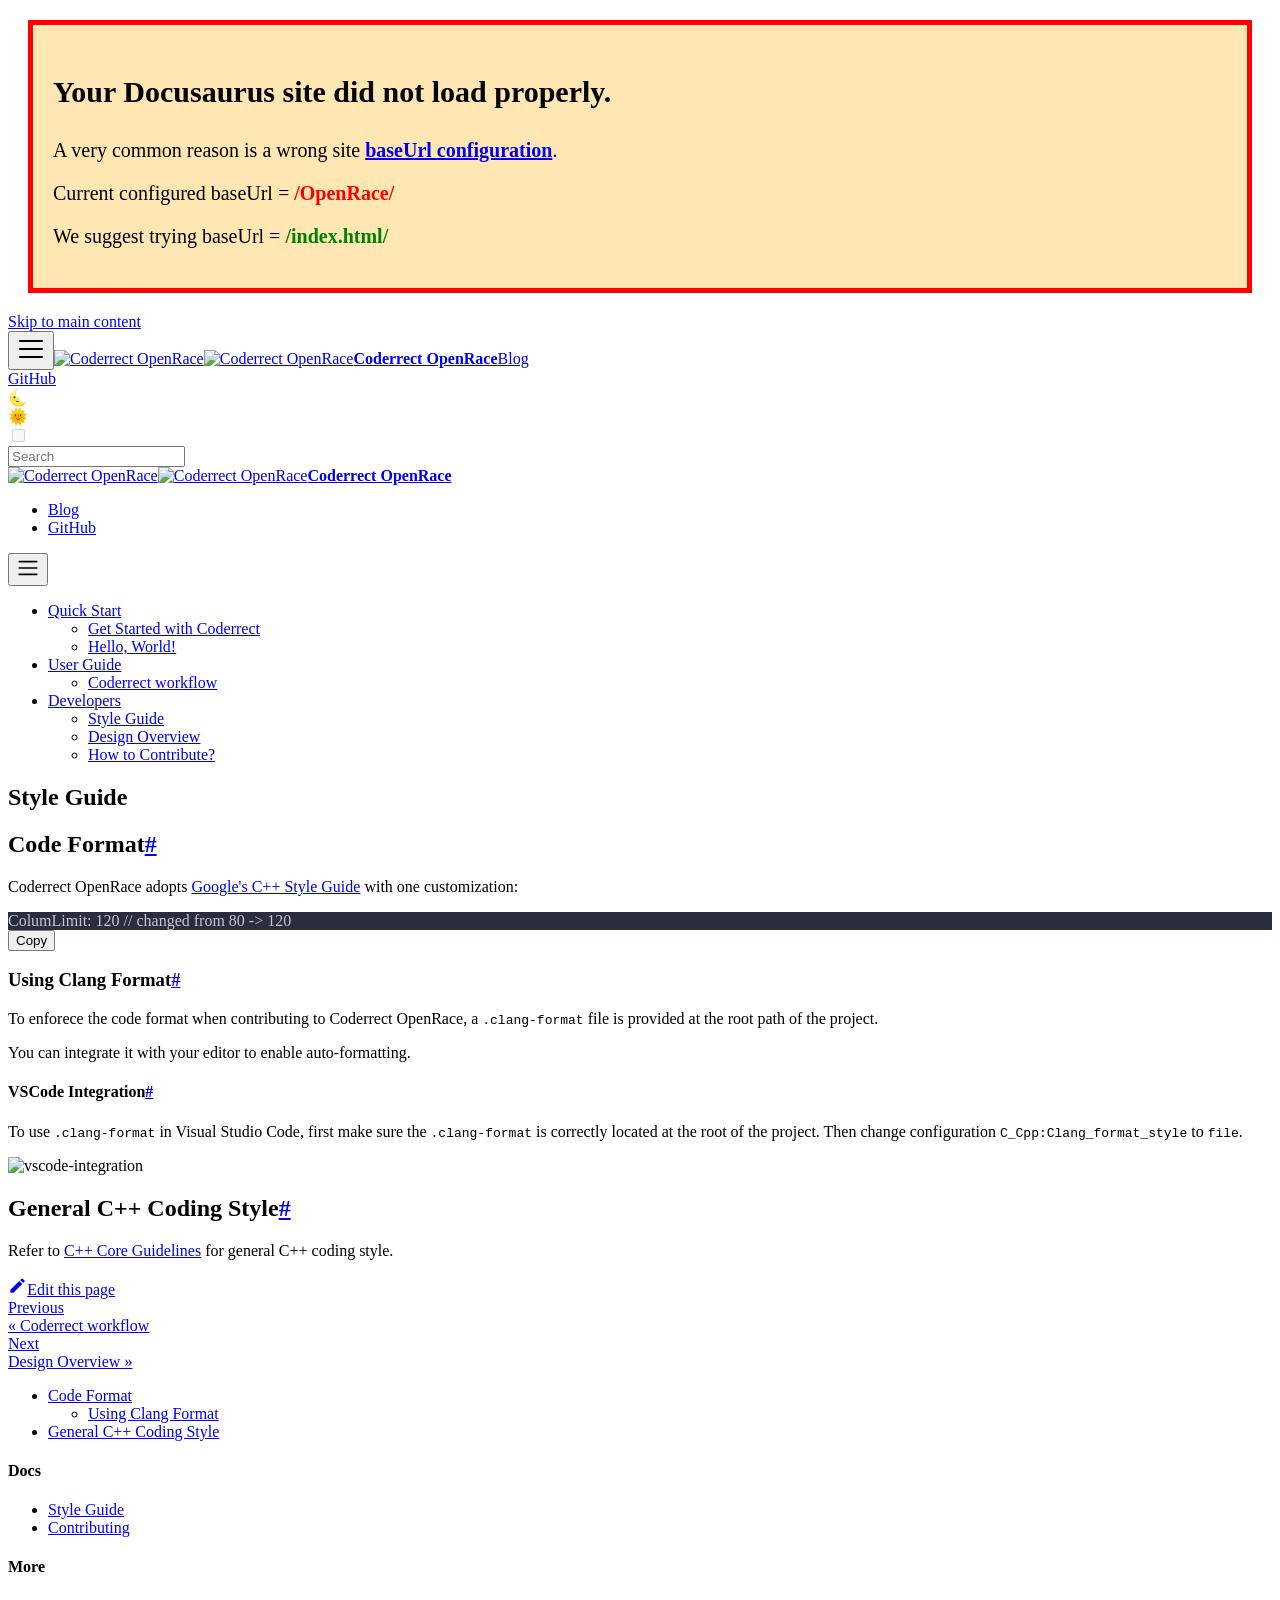
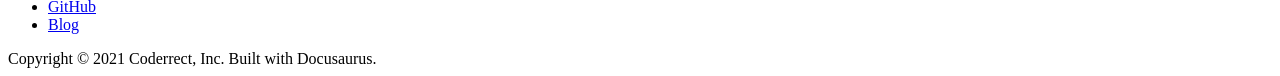
==== commit eac2b4e0: "Deploy website - based on 7acc5f9fb9c1f29bf1c16233f3ec6d67adc3a874" ====
--- a/index.html
+++ b/index.html
@@ -5,28 +5,37 @@
 <meta name="viewport" content="width=device-width,initial-scale=1">
 <meta name="generator" content="Docusaurus v2.0.0-alpha.71">
 <link rel="alternate" type="application/rss+xml" href="/OpenRace/blog/rss.xml" title="Coderrect OpenRace Blog RSS Feed">
-<link rel="alternate" type="application/atom+xml" href="/OpenRace/blog/atom.xml" title="Coderrect OpenRace Blog Atom Feed"><title data-react-helmet="true">Style Guide | Coderrect OpenRace</title><meta data-react-helmet="true" property="og:url" content="https://coderrect-inc.github.io/OpenRace/"><meta data-react-helmet="true" name="docusaurus_locale" content="en"><meta data-react-helmet="true" name="docusaurus_version" content="current"><meta data-react-helmet="true" name="docusaurus_tag" content="docs-default-current"><meta data-react-helmet="true" property="og:title" content="Style Guide | Coderrect OpenRace"><meta data-react-helmet="true" name="description" content="You can write content using GitHub-flavored Markdown syntax."><meta data-react-helmet="true" property="og:description" content="You can write content using GitHub-flavored Markdown syntax."><link data-react-helmet="true" rel="shortcut icon" href="/OpenRace/img/coderrect-logo.png"><link data-react-helmet="true" rel="canonical" href="https://coderrect-inc.github.io/OpenRace/"><link data-react-helmet="true" rel="alternate" href="https://coderrect-inc.github.io/OpenRace/" hreflang="en"><link data-react-helmet="true" rel="alternate" href="https://coderrect-inc.github.io/OpenRace/" hreflang="x-default"><script data-react-helmet="true">function maybeInsertBanner(){window.__DOCUSAURUS_INSERT_BASEURL_BANNER&&insertBanner()}function insertBanner(){var n=document.getElementById("docusaurus-base-url-issue-banner-container");if(n){n.innerHTML='\n<div id="docusaurus-base-url-issue-banner" style="border: thick solid red; background-color: rgb(255, 230, 179); margin: 20px; padding: 20px; font-size: 20px;">\n   <p style="font-weight: bold; font-size: 30px;">Your Docusaurus site did not load properly.</p>\n   <p>A very common reason is a wrong site <a href="https://v2.docusaurus.io/docs/docusaurus.config.js/#baseurl" style="font-weight: bold;">baseUrl configuration</a>.</p>\n   <p>Current configured baseUrl = <span style="font-weight: bold; color: red;">/OpenRace/</span> </p>\n   <p>We suggest trying baseUrl = <span id="docusaurus-base-url-issue-banner-suggestion-container" style="font-weight: bold; color: green;"></span></p>\n</div>\n';var e=document.getElementById("docusaurus-base-url-issue-banner-suggestion-container"),s=window.location.pathname,r="/"===s.substr(-1)?s:s+"/";e.innerHTML=r}}window.__DOCUSAURUS_INSERT_BASEURL_BANNER=!0,document.addEventListener("DOMContentLoaded",maybeInsertBanner)</script><link rel="stylesheet" href="/OpenRace/assets/css/styles.e53b1722.css">
-<link rel="preload" href="/OpenRace/assets/js/styles.58ffb62a.js" as="script">
-<link rel="preload" href="/OpenRace/assets/js/runtime~main.b66e5810.js" as="script">
-<link rel="preload" href="/OpenRace/assets/js/main.4e49e0af.js" as="script">
-<link rel="preload" href="/OpenRace/assets/js/common.9050ab45.js" as="script">
-<link rel="preload" href="/OpenRace/assets/js/12.aff8fdb4.js" as="script">
-<link rel="preload" href="/OpenRace/assets/js/13.8b4642a4.js" as="script">
-<link rel="preload" href="/OpenRace/assets/js/935f2afb.1c287857.js" as="script">
-<link rel="preload" href="/OpenRace/assets/js/17896441.915cbea0.js" as="script">
-<link rel="preload" href="/OpenRace/assets/js/503b2d82.dd4ba112.js" as="script">
+<link rel="alternate" type="application/atom+xml" href="/OpenRace/blog/atom.xml" title="Coderrect OpenRace Blog Atom Feed"><title data-react-helmet="true">Style Guide | Coderrect OpenRace</title><meta data-react-helmet="true" property="og:url" content="https://coderrect-inc.github.io/OpenRace/"><meta data-react-helmet="true" name="docusaurus_locale" content="en"><meta data-react-helmet="true" name="docusaurus_version" content="current"><meta data-react-helmet="true" name="docusaurus_tag" content="docs-default-current"><meta data-react-helmet="true" property="og:title" content="Style Guide | Coderrect OpenRace"><meta data-react-helmet="true" name="description" content="Code Format"><meta data-react-helmet="true" property="og:description" content="Code Format"><link data-react-helmet="true" rel="shortcut icon" href="/OpenRace/img/coderrect-logo.png"><link data-react-helmet="true" rel="canonical" href="https://coderrect-inc.github.io/OpenRace/"><link data-react-helmet="true" rel="alternate" href="https://coderrect-inc.github.io/OpenRace/" hreflang="en"><link data-react-helmet="true" rel="alternate" href="https://coderrect-inc.github.io/OpenRace/" hreflang="x-default"><script data-react-helmet="true">function maybeInsertBanner(){window.__DOCUSAURUS_INSERT_BASEURL_BANNER&&insertBanner()}function insertBanner(){var n=document.getElementById("docusaurus-base-url-issue-banner-container");if(n){n.innerHTML='\n<div id="docusaurus-base-url-issue-banner" style="border: thick solid red; background-color: rgb(255, 230, 179); margin: 20px; padding: 20px; font-size: 20px;">\n   <p style="font-weight: bold; font-size: 30px;">Your Docusaurus site did not load properly.</p>\n   <p>A very common reason is a wrong site <a href="https://v2.docusaurus.io/docs/docusaurus.config.js/#baseurl" style="font-weight: bold;">baseUrl configuration</a>.</p>\n   <p>Current configured baseUrl = <span style="font-weight: bold; color: red;">/OpenRace/</span> </p>\n   <p>We suggest trying baseUrl = <span id="docusaurus-base-url-issue-banner-suggestion-container" style="font-weight: bold; color: green;"></span></p>\n</div>\n';var e=document.getElementById("docusaurus-base-url-issue-banner-suggestion-container"),s=window.location.pathname,r="/"===s.substr(-1)?s:s+"/";e.innerHTML=r}}window.__DOCUSAURUS_INSERT_BASEURL_BANNER=!0,document.addEventListener("DOMContentLoaded",maybeInsertBanner)</script><link rel="stylesheet" href="/OpenRace/assets/css/styles.6cb6c6d3.css">
+<link rel="preload" href="/OpenRace/assets/js/styles.1b08c8f0.js" as="script">
+<link rel="preload" href="/OpenRace/assets/js/runtime~main.ac767a90.js" as="script">
+<link rel="preload" href="/OpenRace/assets/js/main.618ae6fa.js" as="script">
+<link rel="preload" href="/OpenRace/assets/js/common.a7995178.js" as="script">
+<link rel="preload" href="/OpenRace/assets/js/2.636767a3.js" as="script">
+<link rel="preload" href="/OpenRace/assets/js/1a4e3797.1cb42af7.js" as="script">
+<link rel="preload" href="/OpenRace/assets/js/1be78505.25f9dbf7.js" as="script">
+<link rel="preload" href="/OpenRace/assets/js/1f391b9e.6af80a01.js" as="script">
+<link rel="preload" href="/OpenRace/assets/js/20.d8105f34.js" as="script">
+<link rel="preload" href="/OpenRace/assets/js/19.7b233feb.js" as="script">
+<link rel="preload" href="/OpenRace/assets/js/935f2afb.26969306.js" as="script">
+<link rel="preload" href="/OpenRace/assets/js/17896441.6fd3b43e.js" as="script">
+<link rel="preload" href="/OpenRace/assets/js/503b2d82.cf47957f.js" as="script">
 </head>
 <body>
 <script>!function(){function t(t){document.documentElement.setAttribute("data-theme",t)}var e=function(){var t=null;try{t=localStorage.getItem("theme")}catch(t){}return t}();t(null!==e?e:"light")}()</script><div id="__docusaurus">
-<div id="docusaurus-base-url-issue-banner-container"></div><div><a href="#main" class="skipToContent_1oUP">Skip to main content</a></div><nav class="navbar navbar--fixed-top"><div class="navbar__inner"><div class="navbar__items"><button aria-label="Navigation bar toggle" class="navbar__toggle" type="button" tabindex="0"><svg aria-label="Menu" width="30" height="30" viewBox="0 0 30 30" role="img" focusable="false"><title>Menu</title><path stroke="currentColor" stroke-linecap="round" stroke-miterlimit="10" stroke-width="2" d="M4 7h22M4 15h22M4 23h22"></path></svg></button><a class="navbar__brand" href="/OpenRace/"><img src="/OpenRace/img/coderrect-logo.png" alt="Coderrect OpenRace" class="themedImage_1VuW themedImage--light_3UqQ navbar__logo"><img src="/OpenRace/img/coderrect-logo.png" alt="Coderrect OpenRace" class="themedImage_1VuW themedImage--dark_hz6m navbar__logo"><strong class="navbar__title">Coderrect OpenRace</strong></a><a href="https://coderrect.com/blog/" target="_blank" rel="noopener noreferrer" class="navbar__item navbar__link">Blog</a></div><div class="navbar__items navbar__items--right"><a href="https://github.com/coderrect-inc/OpenRace" target="_blank" rel="noopener noreferrer" class="navbar__item navbar__link">GitHub</a><div class="react-toggle react-toggle--disabled displayOnlyInLargeViewport_GrZ2"><div class="react-toggle-track"><div class="react-toggle-track-check"><span class="toggle_71bT">🌜</span></div><div class="react-toggle-track-x"><span class="toggle_71bT">🌞</span></div></div><div class="react-toggle-thumb"></div><input type="checkbox" disabled="" aria-label="Dark mode toggle" class="react-toggle-screenreader-only"></div></div></div><div role="presentation" class="navbar-sidebar__backdrop"></div><div class="navbar-sidebar"><div class="navbar-sidebar__brand"><a class="navbar__brand" href="/OpenRace/"><img src="/OpenRace/img/coderrect-logo.png" alt="Coderrect OpenRace" class="themedImage_1VuW themedImage--light_3UqQ navbar__logo"><img src="/OpenRace/img/coderrect-logo.png" alt="Coderrect OpenRace" class="themedImage_1VuW themedImage--dark_hz6m navbar__logo"><strong class="navbar__title">Coderrect OpenRace</strong></a></div><div class="navbar-sidebar__items"><div class="menu"><ul class="menu__list"><li class="menu__list-item"><a href="https://coderrect.com/blog/" target="_blank" rel="noopener noreferrer" class="menu__link">Blog</a></li><li class="menu__list-item"><a href="https://github.com/coderrect-inc/OpenRace" target="_blank" rel="noopener noreferrer" class="menu__link">GitHub</a></li></ul></div></div></div></nav><div class="main-wrapper main-docs-wrapper"><div class="docPage_31aa"><div class="docSidebarContainer_3Kbt" role="complementary"><div class="sidebar_15mo"><div class="menu menu--responsive thin-scrollbar menu_Bmed"><button aria-label="Open menu" aria-haspopup="true" class="button button--secondary button--sm menu__button" type="button"><svg aria-label="Menu" class="sidebarMenuIcon_fgN0" width="24" height="24" viewBox="0 0 30 30" role="img" focusable="false"><title>Menu</title><path stroke="currentColor" stroke-linecap="round" stroke-miterlimit="10" stroke-width="2" d="M4 7h22M4 15h22M4 23h22"></path></svg></button><ul class="menu__list"><li class="menu__list-item"><a class="menu__link menu__link--sublist menu__link--active" href="#!">Developers</a><ul class="menu__list"><li class="menu__list-item"><a aria-current="page" class="menu__link menu__link--active active" tabindex="0" href="/OpenRace/">Style Guide</a></li><li class="menu__list-item"><a class="menu__link" tabindex="0" href="/OpenRace/doc-overview">Design Overview</a></li><li class="menu__list-item"><a class="menu__link" tabindex="0" href="/OpenRace/doc-contributing">How to Contribute?</a></li></ul></li><li class="menu__list-item menu__list-item--collapsed"><a class="menu__link menu__link--sublist" href="#!">Features</a><ul class="menu__list"><li class="menu__list-item"><a class="menu__link" tabindex="-1" href="/OpenRace/mdx">Powered by MDX</a></li></ul></li></ul></div></div></div><main class="docMainContainer_3ufF"><div class="container padding-vert--lg docItemWrapper_3FMP"><div class="row"><div class="col docItemCol_3FnS"><div class="docItemContainer_33ec"><article><header><h1 class="docTitle_3a4h">Style Guide</h1></header><div class="markdown"><p>You can write content using <a href="https://github.github.com/gfm/" target="_blank" rel="noopener noreferrer">GitHub-flavored Markdown syntax</a>.</p><h2><a aria-hidden="true" tabindex="-1" class="anchor enhancedAnchor_2LWZ" id="markdown-syntax"></a>Markdown Syntax<a class="hash-link" href="#markdown-syntax" title="Direct link to heading">#</a></h2><p>To serve as an example page when styling markdown based Docusaurus sites.</p><h2><a aria-hidden="true" tabindex="-1" class="anchor enhancedAnchor_2LWZ" id="headers"></a>Headers<a class="hash-link" href="#headers" title="Direct link to heading">#</a></h2><h1><a aria-hidden="true" tabindex="-1" class="anchor enhancedAnchor_2LWZ" id="h1---create-the-best-documentation"></a>H1 - Create the best documentation<a class="hash-link" href="#h1---create-the-best-documentation" title="Direct link to heading">#</a></h1><h2><a aria-hidden="true" tabindex="-1" class="anchor enhancedAnchor_2LWZ" id="h2---create-the-best-documentation"></a>H2 - Create the best documentation<a class="hash-link" href="#h2---create-the-best-documentation" title="Direct link to heading">#</a></h2><h3><a aria-hidden="true" tabindex="-1" class="anchor enhancedAnchor_2LWZ" id="h3---create-the-best-documentation"></a>H3 - Create the best documentation<a class="hash-link" href="#h3---create-the-best-documentation" title="Direct link to heading">#</a></h3><h4><a aria-hidden="true" tabindex="-1" class="anchor enhancedAnchor_2LWZ" id="h4---create-the-best-documentation"></a>H4 - Create the best documentation<a class="hash-link" href="#h4---create-the-best-documentation" title="Direct link to heading">#</a></h4><h5><a aria-hidden="true" tabindex="-1" class="anchor enhancedAnchor_2LWZ" id="h5---create-the-best-documentation"></a>H5 - Create the best documentation<a class="hash-link" href="#h5---create-the-best-documentation" title="Direct link to heading">#</a></h5><h6><a aria-hidden="true" tabindex="-1" class="anchor enhancedAnchor_2LWZ" id="h6---create-the-best-documentation"></a>H6 - Create the best documentation<a class="hash-link" href="#h6---create-the-best-documentation" title="Direct link to heading">#</a></h6><hr><h2><a aria-hidden="true" tabindex="-1" class="anchor enhancedAnchor_2LWZ" id="emphasis"></a>Emphasis<a class="hash-link" href="#emphasis" title="Direct link to heading">#</a></h2><p>Emphasis, aka italics, with <em>asterisks</em> or <em>underscores</em>.</p><p>Strong emphasis, aka bold, with <strong>asterisks</strong> or <strong>underscores</strong>.</p><p>Combined emphasis with <strong>asterisks and <em>underscores</em></strong>.</p><p>Strikethrough uses two tildes. <del>Scratch this.</del></p><hr><h2><a aria-hidden="true" tabindex="-1" class="anchor enhancedAnchor_2LWZ" id="lists"></a>Lists<a class="hash-link" href="#lists" title="Direct link to heading">#</a></h2><ol><li>First ordered list item</li><li>Another item<ul><li>Unordered sub-list.</li></ul></li><li>Actual numbers don&#x27;t matter, just that it&#x27;s a number<ol><li>Ordered sub-list</li></ol></li><li>And another item.</li></ol><ul><li>Unordered list can use asterisks</li></ul><ul><li>Or minuses</li></ul><ul><li>Or pluses</li></ul><hr><h2><a aria-hidden="true" tabindex="-1" class="anchor enhancedAnchor_2LWZ" id="links"></a>Links<a class="hash-link" href="#links" title="Direct link to heading">#</a></h2><p><a href="https://www.google.com/" target="_blank" rel="noopener noreferrer">I&#x27;m an inline-style link</a></p><p><a href="https://www.google.com/" target="_blank" rel="noopener noreferrer" title="Google&#x27;s Homepage">I&#x27;m an inline-style link with title</a></p><p><a href="https://www.mozilla.org/" target="_blank" rel="noopener noreferrer">I&#x27;m a reference-style link</a></p><p><a href="http://slashdot.org/" target="_blank" rel="noopener noreferrer">You can use numbers for reference-style link definitions</a></p><p>Or leave it empty and use the <a href="http://www.reddit.com/" target="_blank" rel="noopener noreferrer">link text itself</a>.</p><p>URLs and URLs in angle brackets will automatically get turned into links. <a href="http://www.example.com/" target="_blank" rel="noopener noreferrer">http://www.example.com/</a> or <a href="http://www.example.com/" target="_blank" rel="noopener noreferrer">http://www.example.com/</a> and sometimes example.com (but not on GitHub, for example).</p><p>Some text to show that the reference links can follow later.</p><hr><h2><a aria-hidden="true" tabindex="-1" class="anchor enhancedAnchor_2LWZ" id="images"></a>Images<a class="hash-link" href="#images" title="Direct link to heading">#</a></h2><p>Here&#x27;s our logo (hover to see the title text):</p><p>Inline-style: <img src="https://github.com/adam-p/markdown-here/raw/master/src/common/images/icon48.png" alt="alt text" title="Logo Title Text 1"></p><p>Reference-style: <img src="https://github.com/adam-p/markdown-here/raw/master/src/common/images/icon48.png" alt="alt text" title="Logo Title Text 2"></p><p>Images from any folder can be used by providing path to file. Path should be relative to the original markdown file or absolute to the <code>/static</code> folder.</p><p><img alt="img" src="[data-uri]"></p><hr><h2><a aria-hidden="true" tabindex="-1" class="anchor enhancedAnchor_2LWZ" id="code"></a>Code<a class="hash-link" href="#code" title="Direct link to heading">#</a></h2><div class="codeBlockContainer_K1bP"><div class="codeBlockContent_hGly javascript"><div tabindex="0" class="prism-code language-javascript codeBlock_23N8 thin-scrollbar"><div class="codeBlockLines_39YC" style="color:#bfc7d5;background-color:#292d3e"><div class="token-line" style="color:#bfc7d5"><span class="token keyword" style="font-style:italic">var</span><span class="token plain"> s </span><span class="token operator" style="color:rgb(137, 221, 255)">=</span><span class="token plain"> </span><span class="token string" style="color:rgb(195, 232, 141)">&#x27;JavaScript syntax highlighting&#x27;</span><span class="token punctuation" style="color:rgb(199, 146, 234)">;</span><span class="token plain"></span></div><div class="token-line" style="color:#bfc7d5"><span class="token plain"></span><span class="token function" style="color:rgb(130, 170, 255)">alert</span><span class="token punctuation" style="color:rgb(199, 146, 234)">(</span><span class="token plain">s</span><span class="token punctuation" style="color:rgb(199, 146, 234)">)</span><span class="token punctuation" style="color:rgb(199, 146, 234)">;</span></div></div></div><button type="button" aria-label="Copy code to clipboard" class="copyButton_Ue-o">Copy</button></div></div><div class="codeBlockContainer_K1bP"><div class="codeBlockContent_hGly python"><div tabindex="0" class="prism-code language-python codeBlock_23N8 thin-scrollbar"><div class="codeBlockLines_39YC" style="color:#bfc7d5;background-color:#292d3e"><div class="token-line" style="color:#bfc7d5"><span class="token plain">s </span><span class="token operator" style="color:rgb(137, 221, 255)">=</span><span class="token plain"> </span><span class="token string" style="color:rgb(195, 232, 141)">&quot;Python syntax highlighting&quot;</span><span class="token plain"></span></div><div class="token-line" style="color:#bfc7d5"><span class="token plain"></span><span class="token keyword" style="font-style:italic">print</span><span class="token punctuation" style="color:rgb(199, 146, 234)">(</span><span class="token plain">s</span><span class="token punctuation" style="color:rgb(199, 146, 234)">)</span></div></div></div><button type="button" aria-label="Copy code to clipboard" class="copyButton_Ue-o">Copy</button></div></div><div class="codeBlockContainer_K1bP"><div class="codeBlockContent_hGly"><div tabindex="0" class="prism-code language-undefined codeBlock_23N8 thin-scrollbar"><div class="codeBlockLines_39YC" style="color:#bfc7d5;background-color:#292d3e"><div class="token-line" style="color:#bfc7d5"><span class="token plain">No language indicated, so no syntax highlighting.</span></div><div class="token-line" style="color:#bfc7d5"><span class="token plain">But let&#x27;s throw in a &lt;b&gt;tag&lt;/b&gt;.</span></div></div></div><button type="button" aria-label="Copy code to clipboard" class="copyButton_Ue-o">Copy</button></div></div><div class="codeBlockContainer_K1bP"><div class="codeBlockContent_hGly js"><div tabindex="0" class="prism-code language-js codeBlock_23N8 thin-scrollbar"><div class="codeBlockLines_39YC" style="color:#bfc7d5;background-color:#292d3e"><div class="token-line" style="color:#bfc7d5"><span class="token keyword" style="font-style:italic">function</span><span class="token plain"> </span><span class="token function" style="color:rgb(130, 170, 255)">highlightMe</span><span class="token punctuation" style="color:rgb(199, 146, 234)">(</span><span class="token punctuation" style="color:rgb(199, 146, 234)">)</span><span class="token plain"> </span><span class="token punctuation" style="color:rgb(199, 146, 234)">{</span><span class="token plain"></span></div><div class="token-line docusaurus-highlight-code-line" style="color:#bfc7d5"><span class="token plain">  </span><span class="token console class-name" style="color:rgb(255, 203, 107)">console</span><span class="token punctuation" style="color:rgb(199, 146, 234)">.</span><span class="token method function property-access" style="color:rgb(130, 170, 255)">log</span><span class="token punctuation" style="color:rgb(199, 146, 234)">(</span><span class="token string" style="color:rgb(195, 232, 141)">&#x27;This line can be highlighted!&#x27;</span><span class="token punctuation" style="color:rgb(199, 146, 234)">)</span><span class="token punctuation" style="color:rgb(199, 146, 234)">;</span><span class="token plain"></span></div><div class="token-line" style="color:#bfc7d5"><span class="token plain"></span><span class="token punctuation" style="color:rgb(199, 146, 234)">}</span></div></div></div><button type="button" aria-label="Copy code to clipboard" class="copyButton_Ue-o">Copy</button></div></div><hr><h2><a aria-hidden="true" tabindex="-1" class="anchor enhancedAnchor_2LWZ" id="tables"></a>Tables<a class="hash-link" href="#tables" title="Direct link to heading">#</a></h2><p>Colons can be used to align columns.</p><table><thead><tr><th>Tables</th><th align="center">Are</th><th align="right">Cool</th></tr></thead><tbody><tr><td>col 3 is</td><td align="center">right-aligned</td><td align="right">\$1600</td></tr><tr><td>col 2 is</td><td align="center">centered</td><td align="right">\$12</td></tr><tr><td>zebra stripes</td><td align="center">are neat</td><td align="right">\$1</td></tr></tbody></table><p>There must be at least 3 dashes separating each header cell. The outer pipes (|) are optional, and you don&#x27;t need to make the raw Markdown line up prettily. You can also use inline Markdown.</p><table><thead><tr><th>Markdown</th><th>Less</th><th>Pretty</th></tr></thead><tbody><tr><td><em>Still</em></td><td><code>renders</code></td><td><strong>nicely</strong></td></tr><tr><td>1</td><td>2</td><td>3</td></tr></tbody></table><hr><h2><a aria-hidden="true" tabindex="-1" class="anchor enhancedAnchor_2LWZ" id="blockquotes"></a>Blockquotes<a class="hash-link" href="#blockquotes" title="Direct link to heading">#</a></h2><blockquote><p>Blockquotes are very handy in email to emulate reply text. This line is part of the same quote.</p></blockquote><p>Quote break.</p><blockquote><p>This is a very long line that will still be quoted properly when it wraps. Oh boy let&#x27;s keep writing to make sure this is long enough to actually wrap for everyone. Oh, you can <em>put</em> <strong>Markdown</strong> into a blockquote.</p></blockquote><hr><h2><a aria-hidden="true" tabindex="-1" class="anchor enhancedAnchor_2LWZ" id="inline-html"></a>Inline HTML<a class="hash-link" href="#inline-html" title="Direct link to heading">#</a></h2><dl><dt>Definition list</dt><dd>Is something people use sometimes.</dd><dt>Markdown in HTML</dt><dd>Does *not* work **very** well. Use HTML <em>tags</em>.</dd></dl><hr><h2><a aria-hidden="true" tabindex="-1" class="anchor enhancedAnchor_2LWZ" id="line-breaks"></a>Line Breaks<a class="hash-link" href="#line-breaks" title="Direct link to heading">#</a></h2><p>Here&#x27;s a line for us to start with.</p><p>This line is separated from the one above by two newlines, so it will be a <em>separate paragraph</em>.</p><p>This line is also a separate paragraph, but... This line is only separated by a single newline, so it&#x27;s a separate line in the <em>same paragraph</em>.</p><hr><h2><a aria-hidden="true" tabindex="-1" class="anchor enhancedAnchor_2LWZ" id="admonitions"></a>Admonitions<a class="hash-link" href="#admonitions" title="Direct link to heading">#</a></h2><div class="admonition admonition-note alert alert--secondary"><div class="admonition-heading"><h5><span class="admonition-icon"><svg xmlns="http://www.w3.org/2000/svg" width="14" height="16" viewBox="0 0 14 16"><path fill-rule="evenodd" d="M6.3 5.69a.942.942 0 0 1-.28-.7c0-.28.09-.52.28-.7.19-.18.42-.28.7-.28.28 0 .52.09.7.28.18.19.28.42.28.7 0 .28-.09.52-.28.7a1 1 0 0 1-.7.3c-.28 0-.52-.11-.7-.3zM8 7.99c-.02-.25-.11-.48-.31-.69-.2-.19-.42-.3-.69-.31H6c-.27.02-.48.13-.69.31-.2.2-.3.44-.31.69h1v3c.02.27.11.5.31.69.2.2.42.31.69.31h1c.27 0 .48-.11.69-.31.2-.19.3-.42.31-.69H8V7.98v.01zM7 2.3c-3.14 0-5.7 2.54-5.7 5.68 0 3.14 2.56 5.7 5.7 5.7s5.7-2.55 5.7-5.7c0-3.15-2.56-5.69-5.7-5.69v.01zM7 .98c3.86 0 7 3.14 7 7s-3.14 7-7 7-7-3.12-7-7 3.14-7 7-7z"></path></svg></span>note</h5></div><div class="admonition-content"><p>This is a note</p></div></div><div class="admonition admonition-tip alert alert--success"><div class="admonition-heading"><h5><span class="admonition-icon"><svg xmlns="http://www.w3.org/2000/svg" width="12" height="16" viewBox="0 0 12 16"><path fill-rule="evenodd" d="M6.5 0C3.48 0 1 2.19 1 5c0 .92.55 2.25 1 3 1.34 2.25 1.78 2.78 2 4v1h5v-1c.22-1.22.66-1.75 2-4 .45-.75 1-2.08 1-3 0-2.81-2.48-5-5.5-5zm3.64 7.48c-.25.44-.47.8-.67 1.11-.86 1.41-1.25 2.06-1.45 3.23-.02.05-.02.11-.02.17H5c0-.06 0-.13-.02-.17-.2-1.17-.59-1.83-1.45-3.23-.2-.31-.42-.67-.67-1.11C2.44 6.78 2 5.65 2 5c0-2.2 2.02-4 4.5-4 1.22 0 2.36.42 3.22 1.19C10.55 2.94 11 3.94 11 5c0 .66-.44 1.78-.86 2.48zM4 14h5c-.23 1.14-1.3 2-2.5 2s-2.27-.86-2.5-2z"></path></svg></span>tip</h5></div><div class="admonition-content"><p>This is a tip</p></div></div><div class="admonition admonition-important alert alert--info"><div class="admonition-heading"><h5><span class="admonition-icon"><svg xmlns="http://www.w3.org/2000/svg" width="14" height="16" viewBox="0 0 14 16"><path fill-rule="evenodd" d="M7 2.3c3.14 0 5.7 2.56 5.7 5.7s-2.56 5.7-5.7 5.7A5.71 5.71 0 0 1 1.3 8c0-3.14 2.56-5.7 5.7-5.7zM7 1C3.14 1 0 4.14 0 8s3.14 7 7 7 7-3.14 7-7-3.14-7-7-7zm1 3H6v5h2V4zm0 6H6v2h2v-2z"></path></svg></span>important</h5></div><div class="admonition-content"><p>This is important</p></div></div><div class="admonition admonition-caution alert alert--warning"><div class="admonition-heading"><h5><span class="admonition-icon"><svg xmlns="http://www.w3.org/2000/svg" width="16" height="16" viewBox="0 0 16 16"><path fill-rule="evenodd" d="M8.893 1.5c-.183-.31-.52-.5-.887-.5s-.703.19-.886.5L.138 13.499a.98.98 0 0 0 0 1.001c.193.31.53.501.886.501h13.964c.367 0 .704-.19.877-.5a1.03 1.03 0 0 0 .01-1.002L8.893 1.5zm.133 11.497H6.987v-2.003h2.039v2.003zm0-3.004H6.987V5.987h2.039v4.006z"></path></svg></span>caution</h5></div><div class="admonition-content"><p>This is a caution</p></div></div><div class="admonition admonition-warning alert alert--danger"><div class="admonition-heading"><h5><span class="admonition-icon"><svg xmlns="http://www.w3.org/2000/svg" width="12" height="16" viewBox="0 0 12 16"><path fill-rule="evenodd" d="M5.05.31c.81 2.17.41 3.38-.52 4.31C3.55 5.67 1.98 6.45.9 7.98c-1.45 2.05-1.7 6.53 3.53 7.7-2.2-1.16-2.67-4.52-.3-6.61-.61 2.03.53 3.33 1.94 2.86 1.39-.47 2.3.53 2.27 1.67-.02.78-.31 1.44-1.13 1.81 3.42-.59 4.78-3.42 4.78-5.56 0-2.84-2.53-3.22-1.25-5.61-1.52.13-2.03 1.13-1.89 2.75.09 1.08-1.02 1.8-1.86 1.33-.67-.41-.66-1.19-.06-1.78C8.18 5.31 8.68 2.45 5.05.32L5.03.3l.02.01z"></path></svg></span>warning</h5></div><div class="admonition-content"><p>This is a warning</p></div></div></div></article><div class="margin-vert--xl"><div class="row"><div class="col"><a href="https://github.com/coderrect-inc/OpenRace/edit/master/website/docs/doc-style-guide.md" target="_blank" rel="noreferrer noopener"><svg fill="currentColor" height="1.2em" width="1.2em" preserveAspectRatio="xMidYMid meet" role="img" viewBox="0 0 40 40" class="iconEdit_2_ui" aria-label="Edit page"><g><path d="m34.5 11.7l-3 3.1-6.3-6.3 3.1-3q0.5-0.5 1.2-0.5t1.1 0.5l3.9 3.9q0.5 0.4 0.5 1.1t-0.5 1.2z m-29.5 17.1l18.4-18.5 6.3 6.3-18.4 18.4h-6.3v-6.2z"></path></g></svg>Edit this page</a></div></div></div><div class="margin-vert--lg"><nav class="pagination-nav" aria-label="Docs pages navigation"><div class="pagination-nav__item"></div><div class="pagination-nav__item pagination-nav__item--next"><a class="pagination-nav__link" href="/OpenRace/doc-overview"><div class="pagination-nav__sublabel">Next</div><div class="pagination-nav__label">Design Overview »</div></a></div></nav></div></div></div><div class="col col--3"><div class="tableOfContents_35-E thin-scrollbar"><ul class="table-of-contents table-of-contents__left-border"><li><a href="#markdown-syntax" class="table-of-contents__link">Markdown Syntax</a></li><li><a href="#headers" class="table-of-contents__link">Headers</a></li><li><a href="#h2---create-the-best-documentation" class="table-of-contents__link">H2 - Create the best documentation</a><ul><li><a href="#h3---create-the-best-documentation" class="table-of-contents__link">H3 - Create the best documentation</a></li></ul></li><li><a href="#emphasis" class="table-of-contents__link">Emphasis</a></li><li><a href="#lists" class="table-of-contents__link">Lists</a></li><li><a href="#links" class="table-of-contents__link">Links</a></li><li><a href="#images" class="table-of-contents__link">Images</a></li><li><a href="#code" class="table-of-contents__link">Code</a></li><li><a href="#tables" class="table-of-contents__link">Tables</a></li><li><a href="#blockquotes" class="table-of-contents__link">Blockquotes</a></li><li><a href="#inline-html" class="table-of-contents__link">Inline HTML</a></li><li><a href="#line-breaks" class="table-of-contents__link">Line Breaks</a></li><li><a href="#admonitions" class="table-of-contents__link">Admonitions</a></li></ul></div></div></div></div></main></div></div><footer class="footer footer--dark"><div class="container"><div class="row footer__links"><div class="col footer__col"><h4 class="footer__title">Docs</h4><ul class="footer__items"><li class="footer__item"><a class="footer__link-item" href="/OpenRace/">Style Guide</a></li><li class="footer__item"><a class="footer__link-item" href="/OpenRace/doc-contributing">Contributing</a></li></ul></div><div class="col footer__col"><h4 class="footer__title">More</h4><ul class="footer__items"><li class="footer__item"><a href="https://github.com/coderrect-inc/OpenRace" target="_blank" rel="noopener noreferrer" class="footer__link-item">GitHub</a></li><li class="footer__item"><a href="https://coderrect.com/blog/" target="_blank" rel="noopener noreferrer" class="footer__link-item">Blog</a></li></ul></div></div><div class="footer__bottom text--center"><div class="footer__copyright">Copyright © 2021 Coderrect, Inc. Built with Docusaurus.</div></div></div></footer></div>
-<script src="/OpenRace/assets/js/styles.58ffb62a.js"></script>
-<script src="/OpenRace/assets/js/runtime~main.b66e5810.js"></script>
-<script src="/OpenRace/assets/js/main.4e49e0af.js"></script>
-<script src="/OpenRace/assets/js/common.9050ab45.js"></script>
-<script src="/OpenRace/assets/js/12.aff8fdb4.js"></script>
-<script src="/OpenRace/assets/js/13.8b4642a4.js"></script>
-<script src="/OpenRace/assets/js/935f2afb.1c287857.js"></script>
-<script src="/OpenRace/assets/js/17896441.915cbea0.js"></script>
-<script src="/OpenRace/assets/js/503b2d82.dd4ba112.js"></script>
+<div id="docusaurus-base-url-issue-banner-container"></div><div><a href="#main" class="skipToContent_1oUP">Skip to main content</a></div><nav class="navbar navbar--fixed-top"><div class="navbar__inner"><div class="navbar__items"><button aria-label="Navigation bar toggle" class="navbar__toggle" type="button" tabindex="0"><svg aria-label="Menu" width="30" height="30" viewBox="0 0 30 30" role="img" focusable="false"><title>Menu</title><path stroke="currentColor" stroke-linecap="round" stroke-miterlimit="10" stroke-width="2" d="M4 7h22M4 15h22M4 23h22"></path></svg></button><a class="navbar__brand" href="/OpenRace/"><img src="/OpenRace/img/coderrect-logo.png" alt="Coderrect OpenRace" class="themedImage_1VuW themedImage--light_3UqQ navbar__logo"><img src="/OpenRace/img/coderrect-logo.png" alt="Coderrect OpenRace" class="themedImage_1VuW themedImage--dark_hz6m navbar__logo"><strong class="navbar__title">Coderrect OpenRace</strong></a><a href="https://coderrect.com/blog/" target="_blank" rel="noopener noreferrer" class="navbar__item navbar__link">Blog</a></div><div class="navbar__items navbar__items--right"><a href="https://github.com/coderrect-inc/OpenRace" target="_blank" rel="noopener noreferrer" class="navbar__item navbar__link">GitHub</a><div class="react-toggle react-toggle--disabled displayOnlyInLargeViewport_GrZ2"><div class="react-toggle-track"><div class="react-toggle-track-check"><span class="toggle_71bT">🌜</span></div><div class="react-toggle-track-x"><span class="toggle_71bT">🌞</span></div></div><div class="react-toggle-thumb"></div><input type="checkbox" disabled="" aria-label="Dark mode toggle" class="react-toggle-screenreader-only"></div><div class="navbar__search searchBarContainer_MM2z"><input placeholder="Search" aria-label="Search" class="navbar__search-input"><div class="loadingRing_s5VG searchBarLoadingRing_2jQk"><div></div><div></div><div></div><div></div></div></div></div></div><div role="presentation" class="navbar-sidebar__backdrop"></div><div class="navbar-sidebar"><div class="navbar-sidebar__brand"><a class="navbar__brand" href="/OpenRace/"><img src="/OpenRace/img/coderrect-logo.png" alt="Coderrect OpenRace" class="themedImage_1VuW themedImage--light_3UqQ navbar__logo"><img src="/OpenRace/img/coderrect-logo.png" alt="Coderrect OpenRace" class="themedImage_1VuW themedImage--dark_hz6m navbar__logo"><strong class="navbar__title">Coderrect OpenRace</strong></a></div><div class="navbar-sidebar__items"><div class="menu"><ul class="menu__list"><li class="menu__list-item"><a href="https://coderrect.com/blog/" target="_blank" rel="noopener noreferrer" class="menu__link">Blog</a></li><li class="menu__list-item"><a href="https://github.com/coderrect-inc/OpenRace" target="_blank" rel="noopener noreferrer" class="menu__link">GitHub</a></li></ul></div></div></div></nav><div class="main-wrapper main-docs-wrapper"><div class="docPage_31aa"><div class="docSidebarContainer_3Kbt" role="complementary"><div class="sidebar_15mo"><div class="menu menu--responsive thin-scrollbar menu_Bmed"><button aria-label="Open menu" aria-haspopup="true" class="button button--secondary button--sm menu__button" type="button"><svg aria-label="Menu" class="sidebarMenuIcon_fgN0" width="24" height="24" viewBox="0 0 30 30" role="img" focusable="false"><title>Menu</title><path stroke="currentColor" stroke-linecap="round" stroke-miterlimit="10" stroke-width="2" d="M4 7h22M4 15h22M4 23h22"></path></svg></button><ul class="menu__list"><li class="menu__list-item menu__list-item--collapsed"><a class="menu__link menu__link--sublist" href="#!">Quick Start</a><ul class="menu__list"><li class="menu__list-item"><a class="menu__link" tabindex="-1" href="/OpenRace/doc-get-started">Get Started with Coderrect</a></li><li class="menu__list-item"><a class="menu__link" tabindex="-1" href="/OpenRace/doc-hello-world">Hello, World!</a></li></ul></li><li class="menu__list-item menu__list-item--collapsed"><a class="menu__link menu__link--sublist" href="#!">User Guide</a><ul class="menu__list"><li class="menu__list-item"><a class="menu__link" tabindex="-1" href="/OpenRace/doc-workflow">Coderrect workflow</a></li></ul></li><li class="menu__list-item"><a class="menu__link menu__link--sublist menu__link--active" href="#!">Developers</a><ul class="menu__list"><li class="menu__list-item"><a aria-current="page" class="menu__link menu__link--active active" tabindex="0" href="/OpenRace/">Style Guide</a></li><li class="menu__list-item"><a class="menu__link" tabindex="0" href="/OpenRace/doc-overview">Design Overview</a></li><li class="menu__list-item"><a class="menu__link" tabindex="0" href="/OpenRace/doc-contributing">How to Contribute?</a></li></ul></li></ul></div></div></div><main class="docMainContainer_3ufF"><div class="container padding-vert--lg docItemWrapper_3FMP"><div class="row"><div class="col docItemCol_3FnS"><div class="docItemContainer_33ec"><article><header><h1 class="docTitle_3a4h">Style Guide</h1></header><div class="markdown"><h2><a aria-hidden="true" tabindex="-1" class="anchor enhancedAnchor_2LWZ" id="code-format"></a>Code Format<a class="hash-link" href="#code-format" title="Direct link to heading">#</a></h2><p>Coderrect OpenRace adopts <a href="https://google.github.io/styleguide/cppguide.html" target="_blank" rel="noopener noreferrer">Google&#x27;s C++ Style Guide</a> with one customization:</p><div class="codeBlockContainer_K1bP"><div class="codeBlockContent_hGly"><div tabindex="0" class="prism-code language-undefined codeBlock_23N8 thin-scrollbar"><div class="codeBlockLines_39YC" style="color:#bfc7d5;background-color:#292d3e"><div class="token-line" style="color:#bfc7d5"><span class="token plain">ColumLimit: 120 // changed from 80 -&gt; 120</span></div></div></div><button type="button" aria-label="Copy code to clipboard" class="copyButton_Ue-o">Copy</button></div></div><h3><a aria-hidden="true" tabindex="-1" class="anchor enhancedAnchor_2LWZ" id="using-clang-format"></a>Using Clang Format<a class="hash-link" href="#using-clang-format" title="Direct link to heading">#</a></h3><p>To enforece the code format when contributing to Coderrect OpenRace, a <code>.clang-format</code> file is provided at the root path of the project.</p><p>You can integrate it with your editor to enable auto-formatting.</p><h4><a aria-hidden="true" tabindex="-1" class="anchor enhancedAnchor_2LWZ" id="vscode-integration"></a>VSCode Integration<a class="hash-link" href="#vscode-integration" title="Direct link to heading">#</a></h4><p>To use <code>.clang-format</code> in Visual Studio Code, first make sure the <code>.clang-format</code> is correctly located at the root of the project.
+Then change configuration <code>C_Cpp:Clang_format_style</code> to <code>file</code>.</p><p><img alt="vscode-integration" src="/OpenRace/assets/images/vscode-clang-format-b7ca0a21952691e7d82e28e5162d55ed.png"></p><h2><a aria-hidden="true" tabindex="-1" class="anchor enhancedAnchor_2LWZ" id="general-c-coding-style"></a>General C++ Coding Style<a class="hash-link" href="#general-c-coding-style" title="Direct link to heading">#</a></h2><p>Refer to <a href="http://isocpp.github.io/CppCoreGuidelines/CppCoreGuidelines" target="_blank" rel="noopener noreferrer">C++ Core Guidelines</a> for general C++ coding style.</p></div></article><div class="margin-vert--xl"><div class="row"><div class="col"><a href="https://github.com/coderrect-inc/OpenRace/tree/develop/website/docs/doc-style-guide.md" target="_blank" rel="noreferrer noopener"><svg fill="currentColor" height="1.2em" width="1.2em" preserveAspectRatio="xMidYMid meet" role="img" viewBox="0 0 40 40" class="iconEdit_2_ui" aria-label="Edit page"><g><path d="m34.5 11.7l-3 3.1-6.3-6.3 3.1-3q0.5-0.5 1.2-0.5t1.1 0.5l3.9 3.9q0.5 0.4 0.5 1.1t-0.5 1.2z m-29.5 17.1l18.4-18.5 6.3 6.3-18.4 18.4h-6.3v-6.2z"></path></g></svg>Edit this page</a></div></div></div><div class="margin-vert--lg"><nav class="pagination-nav" aria-label="Docs pages navigation"><div class="pagination-nav__item"><a class="pagination-nav__link" href="/OpenRace/doc-workflow"><div class="pagination-nav__sublabel">Previous</div><div class="pagination-nav__label">« Coderrect workflow</div></a></div><div class="pagination-nav__item pagination-nav__item--next"><a class="pagination-nav__link" href="/OpenRace/doc-overview"><div class="pagination-nav__sublabel">Next</div><div class="pagination-nav__label">Design Overview »</div></a></div></nav></div></div></div><div class="col col--3"><div class="tableOfContents_35-E thin-scrollbar"><ul class="table-of-contents table-of-contents__left-border"><li><a href="#code-format" class="table-of-contents__link">Code Format</a><ul><li><a href="#using-clang-format" class="table-of-contents__link">Using Clang Format</a></li></ul></li><li><a href="#general-c-coding-style" class="table-of-contents__link">General C++ Coding Style</a></li></ul></div></div></div></div></main></div></div><footer class="footer footer--dark"><div class="container"><div class="row footer__links"><div class="col footer__col"><h4 class="footer__title">Docs</h4><ul class="footer__items"><li class="footer__item"><a class="footer__link-item" href="/OpenRace/">Style Guide</a></li><li class="footer__item"><a class="footer__link-item" href="/OpenRace/doc-contributing">Contributing</a></li></ul></div><div class="col footer__col"><h4 class="footer__title">More</h4><ul class="footer__items"><li class="footer__item"><a href="https://github.com/coderrect-inc/OpenRace" target="_blank" rel="noopener noreferrer" class="footer__link-item">GitHub</a></li><li class="footer__item"><a href="https://coderrect.com/blog/" target="_blank" rel="noopener noreferrer" class="footer__link-item">Blog</a></li></ul></div></div><div class="footer__bottom text--center"><div class="footer__copyright">Copyright © 2021 Coderrect, Inc. Built with Docusaurus.</div></div></div></footer></div>
+<script src="/OpenRace/assets/js/styles.1b08c8f0.js"></script>
+<script src="/OpenRace/assets/js/runtime~main.ac767a90.js"></script>
+<script src="/OpenRace/assets/js/main.618ae6fa.js"></script>
+<script src="/OpenRace/assets/js/common.a7995178.js"></script>
+<script src="/OpenRace/assets/js/2.636767a3.js"></script>
+<script src="/OpenRace/assets/js/1a4e3797.1cb42af7.js"></script>
+<script src="/OpenRace/assets/js/1be78505.25f9dbf7.js"></script>
+<script src="/OpenRace/assets/js/1f391b9e.6af80a01.js"></script>
+<script src="/OpenRace/assets/js/20.d8105f34.js"></script>
+<script src="/OpenRace/assets/js/19.7b233feb.js"></script>
+<script src="/OpenRace/assets/js/935f2afb.26969306.js"></script>
+<script src="/OpenRace/assets/js/17896441.6fd3b43e.js"></script>
+<script src="/OpenRace/assets/js/503b2d82.cf47957f.js"></script>
 </body>
 </html>
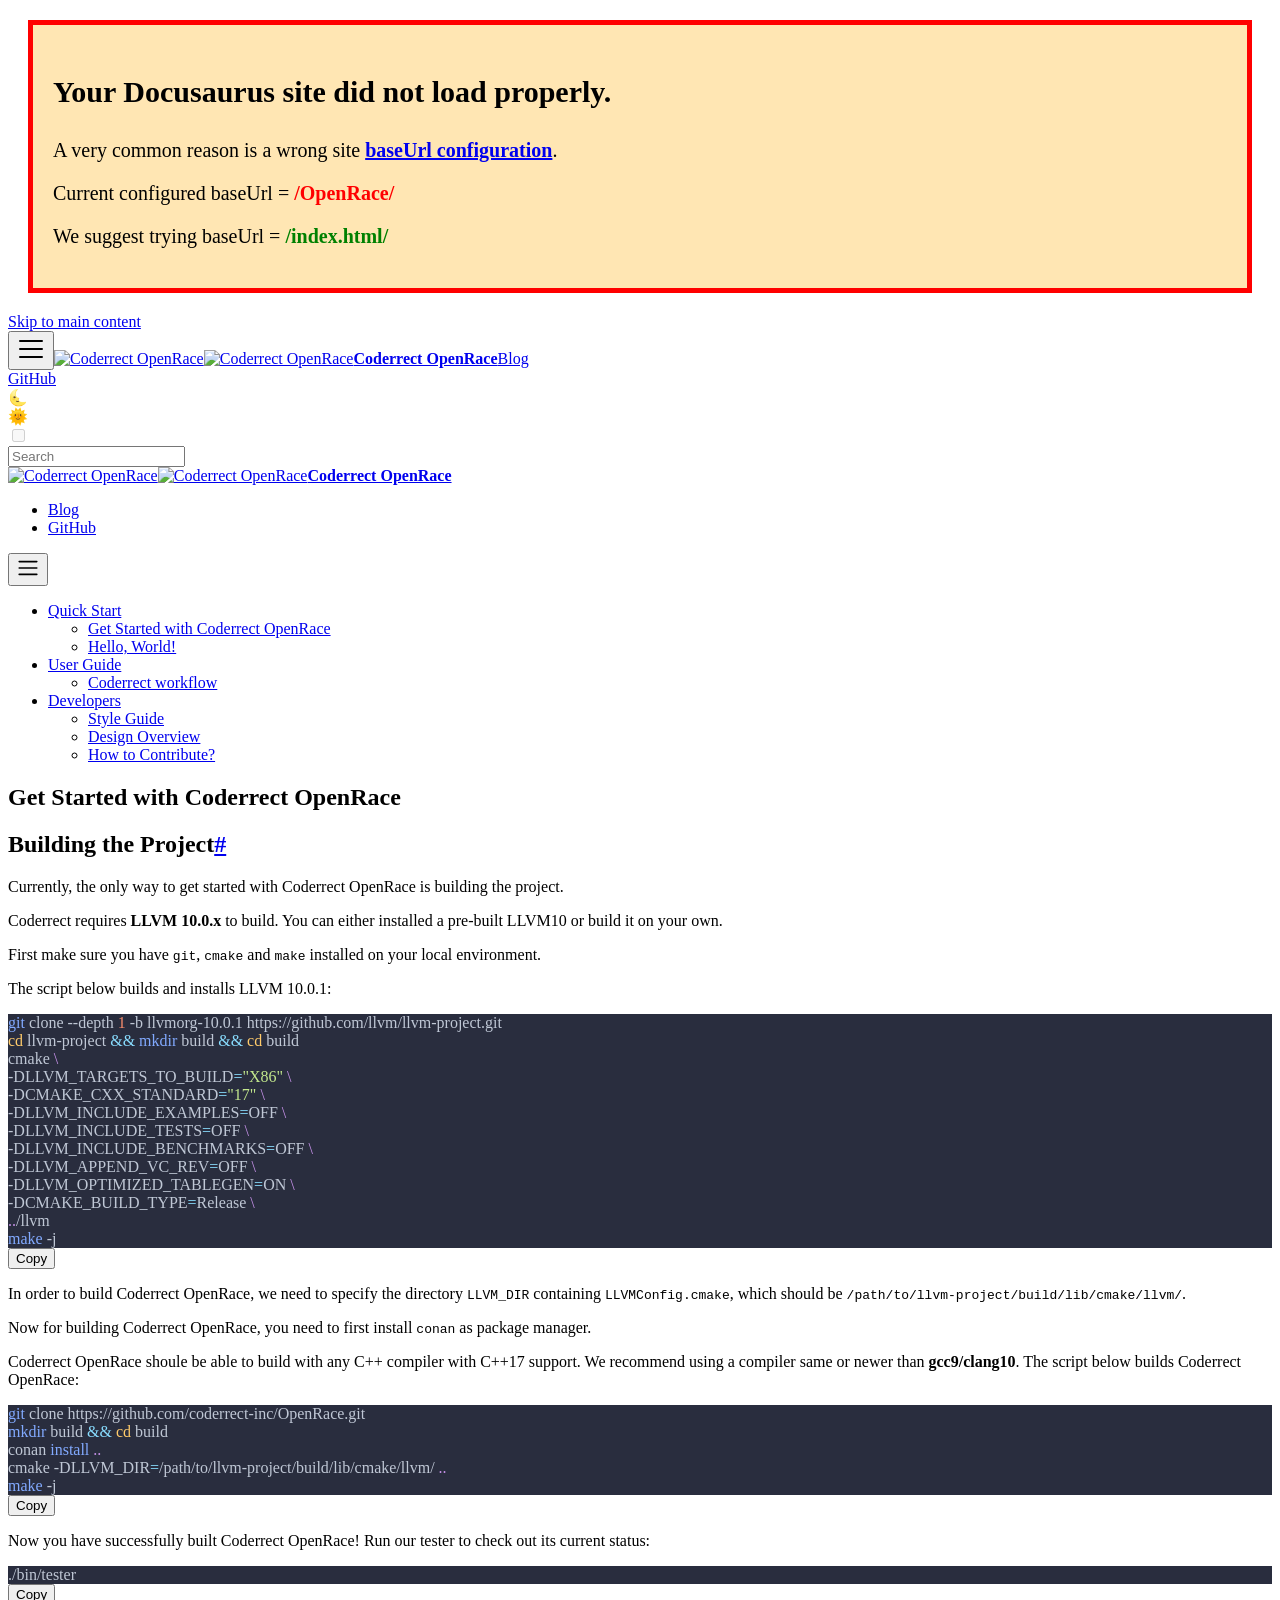
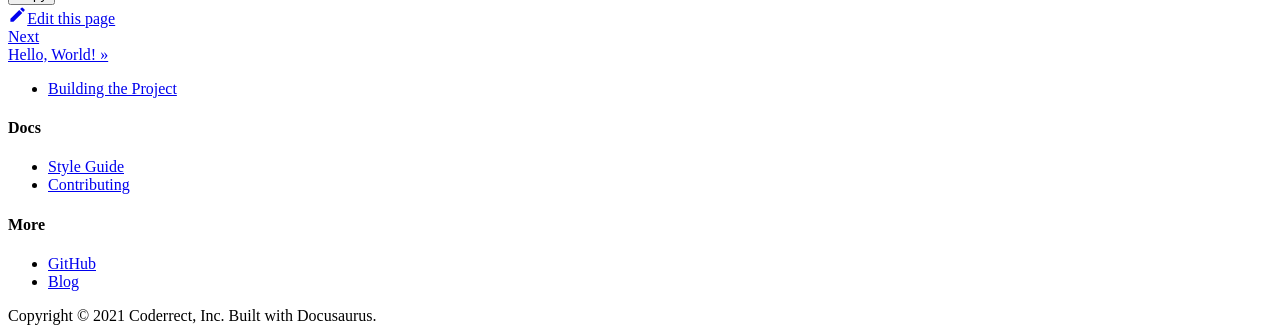
==== commit 5e945736: "Deploy website - based on af94aeb0713cb9d68a05945d58ca57392c930e67" ====
--- a/index.html
+++ b/index.html
@@ -5,37 +5,38 @@
 <meta name="viewport" content="width=device-width,initial-scale=1">
 <meta name="generator" content="Docusaurus v2.0.0-alpha.71">
 <link rel="alternate" type="application/rss+xml" href="/OpenRace/blog/rss.xml" title="Coderrect OpenRace Blog RSS Feed">
-<link rel="alternate" type="application/atom+xml" href="/OpenRace/blog/atom.xml" title="Coderrect OpenRace Blog Atom Feed"><title data-react-helmet="true">Style Guide | Coderrect OpenRace</title><meta data-react-helmet="true" property="og:url" content="https://coderrect-inc.github.io/OpenRace/"><meta data-react-helmet="true" name="docusaurus_locale" content="en"><meta data-react-helmet="true" name="docusaurus_version" content="current"><meta data-react-helmet="true" name="docusaurus_tag" content="docs-default-current"><meta data-react-helmet="true" property="og:title" content="Style Guide | Coderrect OpenRace"><meta data-react-helmet="true" name="description" content="Code Format"><meta data-react-helmet="true" property="og:description" content="Code Format"><link data-react-helmet="true" rel="shortcut icon" href="/OpenRace/img/coderrect-logo.png"><link data-react-helmet="true" rel="canonical" href="https://coderrect-inc.github.io/OpenRace/"><link data-react-helmet="true" rel="alternate" href="https://coderrect-inc.github.io/OpenRace/" hreflang="en"><link data-react-helmet="true" rel="alternate" href="https://coderrect-inc.github.io/OpenRace/" hreflang="x-default"><script data-react-helmet="true">function maybeInsertBanner(){window.__DOCUSAURUS_INSERT_BASEURL_BANNER&&insertBanner()}function insertBanner(){var n=document.getElementById("docusaurus-base-url-issue-banner-container");if(n){n.innerHTML='\n<div id="docusaurus-base-url-issue-banner" style="border: thick solid red; background-color: rgb(255, 230, 179); margin: 20px; padding: 20px; font-size: 20px;">\n   <p style="font-weight: bold; font-size: 30px;">Your Docusaurus site did not load properly.</p>\n   <p>A very common reason is a wrong site <a href="https://v2.docusaurus.io/docs/docusaurus.config.js/#baseurl" style="font-weight: bold;">baseUrl configuration</a>.</p>\n   <p>Current configured baseUrl = <span style="font-weight: bold; color: red;">/OpenRace/</span> </p>\n   <p>We suggest trying baseUrl = <span id="docusaurus-base-url-issue-banner-suggestion-container" style="font-weight: bold; color: green;"></span></p>\n</div>\n';var e=document.getElementById("docusaurus-base-url-issue-banner-suggestion-container"),s=window.location.pathname,r="/"===s.substr(-1)?s:s+"/";e.innerHTML=r}}window.__DOCUSAURUS_INSERT_BASEURL_BANNER=!0,document.addEventListener("DOMContentLoaded",maybeInsertBanner)</script><link rel="stylesheet" href="/OpenRace/assets/css/styles.6cb6c6d3.css">
+<link rel="alternate" type="application/atom+xml" href="/OpenRace/blog/atom.xml" title="Coderrect OpenRace Blog Atom Feed"><title data-react-helmet="true">Get Started with Coderrect OpenRace | Coderrect OpenRace</title><meta data-react-helmet="true" property="og:url" content="https://coderrect-inc.github.io/OpenRace/"><meta data-react-helmet="true" name="docusaurus_locale" content="en"><meta data-react-helmet="true" name="docusaurus_version" content="current"><meta data-react-helmet="true" name="docusaurus_tag" content="docs-default-current"><meta data-react-helmet="true" property="og:title" content="Get Started with Coderrect OpenRace | Coderrect OpenRace"><meta data-react-helmet="true" name="description" content="Building the Project"><meta data-react-helmet="true" property="og:description" content="Building the Project"><link data-react-helmet="true" rel="shortcut icon" href="/OpenRace/img/coderrect-logo.png"><link data-react-helmet="true" rel="canonical" href="https://coderrect-inc.github.io/OpenRace/"><link data-react-helmet="true" rel="alternate" href="https://coderrect-inc.github.io/OpenRace/" hreflang="en"><link data-react-helmet="true" rel="alternate" href="https://coderrect-inc.github.io/OpenRace/" hreflang="x-default"><script data-react-helmet="true">function maybeInsertBanner(){window.__DOCUSAURUS_INSERT_BASEURL_BANNER&&insertBanner()}function insertBanner(){var n=document.getElementById("docusaurus-base-url-issue-banner-container");if(n){n.innerHTML='\n<div id="docusaurus-base-url-issue-banner" style="border: thick solid red; background-color: rgb(255, 230, 179); margin: 20px; padding: 20px; font-size: 20px;">\n   <p style="font-weight: bold; font-size: 30px;">Your Docusaurus site did not load properly.</p>\n   <p>A very common reason is a wrong site <a href="https://v2.docusaurus.io/docs/docusaurus.config.js/#baseurl" style="font-weight: bold;">baseUrl configuration</a>.</p>\n   <p>Current configured baseUrl = <span style="font-weight: bold; color: red;">/OpenRace/</span> </p>\n   <p>We suggest trying baseUrl = <span id="docusaurus-base-url-issue-banner-suggestion-container" style="font-weight: bold; color: green;"></span></p>\n</div>\n';var e=document.getElementById("docusaurus-base-url-issue-banner-suggestion-container"),s=window.location.pathname,r="/"===s.substr(-1)?s:s+"/";e.innerHTML=r}}window.__DOCUSAURUS_INSERT_BASEURL_BANNER=!0,document.addEventListener("DOMContentLoaded",maybeInsertBanner)</script><link rel="stylesheet" href="/OpenRace/assets/css/styles.6cb6c6d3.css">
 <link rel="preload" href="/OpenRace/assets/js/styles.1b08c8f0.js" as="script">
-<link rel="preload" href="/OpenRace/assets/js/runtime~main.ac767a90.js" as="script">
-<link rel="preload" href="/OpenRace/assets/js/main.618ae6fa.js" as="script">
+<link rel="preload" href="/OpenRace/assets/js/runtime~main.9fe0bc7d.js" as="script">
+<link rel="preload" href="/OpenRace/assets/js/main.e7d56555.js" as="script">
 <link rel="preload" href="/OpenRace/assets/js/common.a7995178.js" as="script">
 <link rel="preload" href="/OpenRace/assets/js/2.636767a3.js" as="script">
-<link rel="preload" href="/OpenRace/assets/js/1a4e3797.1cb42af7.js" as="script">
-<link rel="preload" href="/OpenRace/assets/js/1be78505.25f9dbf7.js" as="script">
-<link rel="preload" href="/OpenRace/assets/js/1f391b9e.6af80a01.js" as="script">
-<link rel="preload" href="/OpenRace/assets/js/20.d8105f34.js" as="script">
+<link rel="preload" href="/OpenRace/assets/js/1a4e3797.b3d75b1a.js" as="script">
+<link rel="preload" href="/OpenRace/assets/js/1be78505.14965983.js" as="script">
+<link rel="preload" href="/OpenRace/assets/js/1f391b9e.0240f3a8.js" as="script">
+<link rel="preload" href="/OpenRace/assets/js/20.8a9b52e5.js" as="script">
 <link rel="preload" href="/OpenRace/assets/js/19.7b233feb.js" as="script">
-<link rel="preload" href="/OpenRace/assets/js/935f2afb.26969306.js" as="script">
+<link rel="preload" href="/OpenRace/assets/js/935f2afb.86e317d3.js" as="script">
 <link rel="preload" href="/OpenRace/assets/js/17896441.6fd3b43e.js" as="script">
-<link rel="preload" href="/OpenRace/assets/js/503b2d82.cf47957f.js" as="script">
+<link rel="preload" href="/OpenRace/assets/js/1fccc062.83b9571a.js" as="script">
 </head>
 <body>
 <script>!function(){function t(t){document.documentElement.setAttribute("data-theme",t)}var e=function(){var t=null;try{t=localStorage.getItem("theme")}catch(t){}return t}();t(null!==e?e:"light")}()</script><div id="__docusaurus">
-<div id="docusaurus-base-url-issue-banner-container"></div><div><a href="#main" class="skipToContent_1oUP">Skip to main content</a></div><nav class="navbar navbar--fixed-top"><div class="navbar__inner"><div class="navbar__items"><button aria-label="Navigation bar toggle" class="navbar__toggle" type="button" tabindex="0"><svg aria-label="Menu" width="30" height="30" viewBox="0 0 30 30" role="img" focusable="false"><title>Menu</title><path stroke="currentColor" stroke-linecap="round" stroke-miterlimit="10" stroke-width="2" d="M4 7h22M4 15h22M4 23h22"></path></svg></button><a class="navbar__brand" href="/OpenRace/"><img src="/OpenRace/img/coderrect-logo.png" alt="Coderrect OpenRace" class="themedImage_1VuW themedImage--light_3UqQ navbar__logo"><img src="/OpenRace/img/coderrect-logo.png" alt="Coderrect OpenRace" class="themedImage_1VuW themedImage--dark_hz6m navbar__logo"><strong class="navbar__title">Coderrect OpenRace</strong></a><a href="https://coderrect.com/blog/" target="_blank" rel="noopener noreferrer" class="navbar__item navbar__link">Blog</a></div><div class="navbar__items navbar__items--right"><a href="https://github.com/coderrect-inc/OpenRace" target="_blank" rel="noopener noreferrer" class="navbar__item navbar__link">GitHub</a><div class="react-toggle react-toggle--disabled displayOnlyInLargeViewport_GrZ2"><div class="react-toggle-track"><div class="react-toggle-track-check"><span class="toggle_71bT">🌜</span></div><div class="react-toggle-track-x"><span class="toggle_71bT">🌞</span></div></div><div class="react-toggle-thumb"></div><input type="checkbox" disabled="" aria-label="Dark mode toggle" class="react-toggle-screenreader-only"></div><div class="navbar__search searchBarContainer_MM2z"><input placeholder="Search" aria-label="Search" class="navbar__search-input"><div class="loadingRing_s5VG searchBarLoadingRing_2jQk"><div></div><div></div><div></div><div></div></div></div></div></div><div role="presentation" class="navbar-sidebar__backdrop"></div><div class="navbar-sidebar"><div class="navbar-sidebar__brand"><a class="navbar__brand" href="/OpenRace/"><img src="/OpenRace/img/coderrect-logo.png" alt="Coderrect OpenRace" class="themedImage_1VuW themedImage--light_3UqQ navbar__logo"><img src="/OpenRace/img/coderrect-logo.png" alt="Coderrect OpenRace" class="themedImage_1VuW themedImage--dark_hz6m navbar__logo"><strong class="navbar__title">Coderrect OpenRace</strong></a></div><div class="navbar-sidebar__items"><div class="menu"><ul class="menu__list"><li class="menu__list-item"><a href="https://coderrect.com/blog/" target="_blank" rel="noopener noreferrer" class="menu__link">Blog</a></li><li class="menu__list-item"><a href="https://github.com/coderrect-inc/OpenRace" target="_blank" rel="noopener noreferrer" class="menu__link">GitHub</a></li></ul></div></div></div></nav><div class="main-wrapper main-docs-wrapper"><div class="docPage_31aa"><div class="docSidebarContainer_3Kbt" role="complementary"><div class="sidebar_15mo"><div class="menu menu--responsive thin-scrollbar menu_Bmed"><button aria-label="Open menu" aria-haspopup="true" class="button button--secondary button--sm menu__button" type="button"><svg aria-label="Menu" class="sidebarMenuIcon_fgN0" width="24" height="24" viewBox="0 0 30 30" role="img" focusable="false"><title>Menu</title><path stroke="currentColor" stroke-linecap="round" stroke-miterlimit="10" stroke-width="2" d="M4 7h22M4 15h22M4 23h22"></path></svg></button><ul class="menu__list"><li class="menu__list-item menu__list-item--collapsed"><a class="menu__link menu__link--sublist" href="#!">Quick Start</a><ul class="menu__list"><li class="menu__list-item"><a class="menu__link" tabindex="-1" href="/OpenRace/doc-get-started">Get Started with Coderrect</a></li><li class="menu__list-item"><a class="menu__link" tabindex="-1" href="/OpenRace/doc-hello-world">Hello, World!</a></li></ul></li><li class="menu__list-item menu__list-item--collapsed"><a class="menu__link menu__link--sublist" href="#!">User Guide</a><ul class="menu__list"><li class="menu__list-item"><a class="menu__link" tabindex="-1" href="/OpenRace/doc-workflow">Coderrect workflow</a></li></ul></li><li class="menu__list-item"><a class="menu__link menu__link--sublist menu__link--active" href="#!">Developers</a><ul class="menu__list"><li class="menu__list-item"><a aria-current="page" class="menu__link menu__link--active active" tabindex="0" href="/OpenRace/">Style Guide</a></li><li class="menu__list-item"><a class="menu__link" tabindex="0" href="/OpenRace/doc-overview">Design Overview</a></li><li class="menu__list-item"><a class="menu__link" tabindex="0" href="/OpenRace/doc-contributing">How to Contribute?</a></li></ul></li></ul></div></div></div><main class="docMainContainer_3ufF"><div class="container padding-vert--lg docItemWrapper_3FMP"><div class="row"><div class="col docItemCol_3FnS"><div class="docItemContainer_33ec"><article><header><h1 class="docTitle_3a4h">Style Guide</h1></header><div class="markdown"><h2><a aria-hidden="true" tabindex="-1" class="anchor enhancedAnchor_2LWZ" id="code-format"></a>Code Format<a class="hash-link" href="#code-format" title="Direct link to heading">#</a></h2><p>Coderrect OpenRace adopts <a href="https://google.github.io/styleguide/cppguide.html" target="_blank" rel="noopener noreferrer">Google&#x27;s C++ Style Guide</a> with one customization:</p><div class="codeBlockContainer_K1bP"><div class="codeBlockContent_hGly"><div tabindex="0" class="prism-code language-undefined codeBlock_23N8 thin-scrollbar"><div class="codeBlockLines_39YC" style="color:#bfc7d5;background-color:#292d3e"><div class="token-line" style="color:#bfc7d5"><span class="token plain">ColumLimit: 120 // changed from 80 -&gt; 120</span></div></div></div><button type="button" aria-label="Copy code to clipboard" class="copyButton_Ue-o">Copy</button></div></div><h3><a aria-hidden="true" tabindex="-1" class="anchor enhancedAnchor_2LWZ" id="using-clang-format"></a>Using Clang Format<a class="hash-link" href="#using-clang-format" title="Direct link to heading">#</a></h3><p>To enforece the code format when contributing to Coderrect OpenRace, a <code>.clang-format</code> file is provided at the root path of the project.</p><p>You can integrate it with your editor to enable auto-formatting.</p><h4><a aria-hidden="true" tabindex="-1" class="anchor enhancedAnchor_2LWZ" id="vscode-integration"></a>VSCode Integration<a class="hash-link" href="#vscode-integration" title="Direct link to heading">#</a></h4><p>To use <code>.clang-format</code> in Visual Studio Code, first make sure the <code>.clang-format</code> is correctly located at the root of the project.
-Then change configuration <code>C_Cpp:Clang_format_style</code> to <code>file</code>.</p><p><img alt="vscode-integration" src="/OpenRace/assets/images/vscode-clang-format-b7ca0a21952691e7d82e28e5162d55ed.png"></p><h2><a aria-hidden="true" tabindex="-1" class="anchor enhancedAnchor_2LWZ" id="general-c-coding-style"></a>General C++ Coding Style<a class="hash-link" href="#general-c-coding-style" title="Direct link to heading">#</a></h2><p>Refer to <a href="http://isocpp.github.io/CppCoreGuidelines/CppCoreGuidelines" target="_blank" rel="noopener noreferrer">C++ Core Guidelines</a> for general C++ coding style.</p></div></article><div class="margin-vert--xl"><div class="row"><div class="col"><a href="https://github.com/coderrect-inc/OpenRace/tree/develop/website/docs/doc-style-guide.md" target="_blank" rel="noreferrer noopener"><svg fill="currentColor" height="1.2em" width="1.2em" preserveAspectRatio="xMidYMid meet" role="img" viewBox="0 0 40 40" class="iconEdit_2_ui" aria-label="Edit page"><g><path d="m34.5 11.7l-3 3.1-6.3-6.3 3.1-3q0.5-0.5 1.2-0.5t1.1 0.5l3.9 3.9q0.5 0.4 0.5 1.1t-0.5 1.2z m-29.5 17.1l18.4-18.5 6.3 6.3-18.4 18.4h-6.3v-6.2z"></path></g></svg>Edit this page</a></div></div></div><div class="margin-vert--lg"><nav class="pagination-nav" aria-label="Docs pages navigation"><div class="pagination-nav__item"><a class="pagination-nav__link" href="/OpenRace/doc-workflow"><div class="pagination-nav__sublabel">Previous</div><div class="pagination-nav__label">« Coderrect workflow</div></a></div><div class="pagination-nav__item pagination-nav__item--next"><a class="pagination-nav__link" href="/OpenRace/doc-overview"><div class="pagination-nav__sublabel">Next</div><div class="pagination-nav__label">Design Overview »</div></a></div></nav></div></div></div><div class="col col--3"><div class="tableOfContents_35-E thin-scrollbar"><ul class="table-of-contents table-of-contents__left-border"><li><a href="#code-format" class="table-of-contents__link">Code Format</a><ul><li><a href="#using-clang-format" class="table-of-contents__link">Using Clang Format</a></li></ul></li><li><a href="#general-c-coding-style" class="table-of-contents__link">General C++ Coding Style</a></li></ul></div></div></div></div></main></div></div><footer class="footer footer--dark"><div class="container"><div class="row footer__links"><div class="col footer__col"><h4 class="footer__title">Docs</h4><ul class="footer__items"><li class="footer__item"><a class="footer__link-item" href="/OpenRace/">Style Guide</a></li><li class="footer__item"><a class="footer__link-item" href="/OpenRace/doc-contributing">Contributing</a></li></ul></div><div class="col footer__col"><h4 class="footer__title">More</h4><ul class="footer__items"><li class="footer__item"><a href="https://github.com/coderrect-inc/OpenRace" target="_blank" rel="noopener noreferrer" class="footer__link-item">GitHub</a></li><li class="footer__item"><a href="https://coderrect.com/blog/" target="_blank" rel="noopener noreferrer" class="footer__link-item">Blog</a></li></ul></div></div><div class="footer__bottom text--center"><div class="footer__copyright">Copyright © 2021 Coderrect, Inc. Built with Docusaurus.</div></div></div></footer></div>
+<div id="docusaurus-base-url-issue-banner-container"></div><div><a href="#main" class="skipToContent_1oUP">Skip to main content</a></div><nav class="navbar navbar--fixed-top"><div class="navbar__inner"><div class="navbar__items"><button aria-label="Navigation bar toggle" class="navbar__toggle" type="button" tabindex="0"><svg aria-label="Menu" width="30" height="30" viewBox="0 0 30 30" role="img" focusable="false"><title>Menu</title><path stroke="currentColor" stroke-linecap="round" stroke-miterlimit="10" stroke-width="2" d="M4 7h22M4 15h22M4 23h22"></path></svg></button><a class="navbar__brand" href="/OpenRace/"><img src="/OpenRace/img/coderrect-logo.png" alt="Coderrect OpenRace" class="themedImage_1VuW themedImage--light_3UqQ navbar__logo"><img src="/OpenRace/img/coderrect-logo.png" alt="Coderrect OpenRace" class="themedImage_1VuW themedImage--dark_hz6m navbar__logo"><strong class="navbar__title">Coderrect OpenRace</strong></a><a href="https://coderrect.com/blog/" target="_blank" rel="noopener noreferrer" class="navbar__item navbar__link">Blog</a></div><div class="navbar__items navbar__items--right"><a href="https://github.com/coderrect-inc/OpenRace" target="_blank" rel="noopener noreferrer" class="navbar__item navbar__link">GitHub</a><div class="react-toggle react-toggle--disabled displayOnlyInLargeViewport_GrZ2"><div class="react-toggle-track"><div class="react-toggle-track-check"><span class="toggle_71bT">🌜</span></div><div class="react-toggle-track-x"><span class="toggle_71bT">🌞</span></div></div><div class="react-toggle-thumb"></div><input type="checkbox" disabled="" aria-label="Dark mode toggle" class="react-toggle-screenreader-only"></div><div class="navbar__search searchBarContainer_MM2z"><input placeholder="Search" aria-label="Search" class="navbar__search-input"><div class="loadingRing_s5VG searchBarLoadingRing_2jQk"><div></div><div></div><div></div><div></div></div></div></div></div><div role="presentation" class="navbar-sidebar__backdrop"></div><div class="navbar-sidebar"><div class="navbar-sidebar__brand"><a class="navbar__brand" href="/OpenRace/"><img src="/OpenRace/img/coderrect-logo.png" alt="Coderrect OpenRace" class="themedImage_1VuW themedImage--light_3UqQ navbar__logo"><img src="/OpenRace/img/coderrect-logo.png" alt="Coderrect OpenRace" class="themedImage_1VuW themedImage--dark_hz6m navbar__logo"><strong class="navbar__title">Coderrect OpenRace</strong></a></div><div class="navbar-sidebar__items"><div class="menu"><ul class="menu__list"><li class="menu__list-item"><a href="https://coderrect.com/blog/" target="_blank" rel="noopener noreferrer" class="menu__link">Blog</a></li><li class="menu__list-item"><a href="https://github.com/coderrect-inc/OpenRace" target="_blank" rel="noopener noreferrer" class="menu__link">GitHub</a></li></ul></div></div></div></nav><div class="main-wrapper main-docs-wrapper"><div class="docPage_31aa"><div class="docSidebarContainer_3Kbt" role="complementary"><div class="sidebar_15mo"><div class="menu menu--responsive thin-scrollbar menu_Bmed"><button aria-label="Open menu" aria-haspopup="true" class="button button--secondary button--sm menu__button" type="button"><svg aria-label="Menu" class="sidebarMenuIcon_fgN0" width="24" height="24" viewBox="0 0 30 30" role="img" focusable="false"><title>Menu</title><path stroke="currentColor" stroke-linecap="round" stroke-miterlimit="10" stroke-width="2" d="M4 7h22M4 15h22M4 23h22"></path></svg></button><ul class="menu__list"><li class="menu__list-item"><a class="menu__link menu__link--sublist menu__link--active" href="#!">Quick Start</a><ul class="menu__list"><li class="menu__list-item"><a aria-current="page" class="menu__link menu__link--active active" tabindex="0" href="/OpenRace/">Get Started with Coderrect OpenRace</a></li><li class="menu__list-item"><a class="menu__link" tabindex="0" href="/OpenRace/doc-hello-world">Hello, World!</a></li></ul></li><li class="menu__list-item menu__list-item--collapsed"><a class="menu__link menu__link--sublist" href="#!">User Guide</a><ul class="menu__list"><li class="menu__list-item"><a class="menu__link" tabindex="-1" href="/OpenRace/doc-workflow">Coderrect workflow</a></li></ul></li><li class="menu__list-item menu__list-item--collapsed"><a class="menu__link menu__link--sublist" href="#!">Developers</a><ul class="menu__list"><li class="menu__list-item"><a class="menu__link" tabindex="-1" href="/OpenRace/doc-style-guide">Style Guide</a></li><li class="menu__list-item"><a class="menu__link" tabindex="-1" href="/OpenRace/doc-overview">Design Overview</a></li><li class="menu__list-item"><a class="menu__link" tabindex="-1" href="/OpenRace/doc-contributing">How to Contribute?</a></li></ul></li></ul></div></div></div><main class="docMainContainer_3ufF"><div class="container padding-vert--lg docItemWrapper_3FMP"><div class="row"><div class="col docItemCol_3FnS"><div class="docItemContainer_33ec"><article><header><h1 class="docTitle_3a4h">Get Started with Coderrect OpenRace</h1></header><div class="markdown"><h2><a aria-hidden="true" tabindex="-1" class="anchor enhancedAnchor_2LWZ" id="building-the-project"></a>Building the Project<a class="hash-link" href="#building-the-project" title="Direct link to heading">#</a></h2><p>Currently, the only way to get started with Coderrect OpenRace is building the project.</p><p>Coderrect requires <strong>LLVM 10.0.x</strong> to build. You can either installed a pre-built LLVM10 or build it on your own.</p><p>First make sure you have <code>git</code>, <code>cmake</code> and <code>make</code> installed on your local environment.</p><p>The script below builds and installs LLVM 10.0.1:</p><div class="codeBlockContainer_K1bP"><div class="codeBlockContent_hGly bash"><div tabindex="0" class="prism-code language-bash codeBlock_23N8 thin-scrollbar"><div class="codeBlockLines_39YC" style="color:#bfc7d5;background-color:#292d3e"><div class="token-line" style="color:#bfc7d5"><span class="token function" style="color:rgb(130, 170, 255)">git</span><span class="token plain"> clone --depth </span><span class="token number" style="color:rgb(247, 140, 108)">1</span><span class="token plain"> -b llvmorg-10.0.1 https://github.com/llvm/llvm-project.git</span></div><div class="token-line" style="color:#bfc7d5"><span class="token plain"></span><span class="token builtin class-name" style="color:rgb(255, 203, 107)">cd</span><span class="token plain"> llvm-project </span><span class="token operator" style="color:rgb(137, 221, 255)">&amp;&amp;</span><span class="token plain"> </span><span class="token function" style="color:rgb(130, 170, 255)">mkdir</span><span class="token plain"> build </span><span class="token operator" style="color:rgb(137, 221, 255)">&amp;&amp;</span><span class="token plain"> </span><span class="token builtin class-name" style="color:rgb(255, 203, 107)">cd</span><span class="token plain"> build</span></div><div class="token-line" style="color:#bfc7d5"><span class="token plain">cmake </span><span class="token punctuation" style="color:rgb(199, 146, 234)">\</span><span class="token plain"></span></div><div class="token-line" style="color:#bfc7d5"><span class="token plain">    -DLLVM_TARGETS_TO_BUILD</span><span class="token operator" style="color:rgb(137, 221, 255)">=</span><span class="token string" style="color:rgb(195, 232, 141)">&quot;X86&quot;</span><span class="token plain"> </span><span class="token punctuation" style="color:rgb(199, 146, 234)">\</span><span class="token plain"></span></div><div class="token-line" style="color:#bfc7d5"><span class="token plain">    -DCMAKE_CXX_STANDARD</span><span class="token operator" style="color:rgb(137, 221, 255)">=</span><span class="token string" style="color:rgb(195, 232, 141)">&quot;17&quot;</span><span class="token plain"> </span><span class="token punctuation" style="color:rgb(199, 146, 234)">\</span><span class="token plain"></span></div><div class="token-line" style="color:#bfc7d5"><span class="token plain">    -DLLVM_INCLUDE_EXAMPLES</span><span class="token operator" style="color:rgb(137, 221, 255)">=</span><span class="token plain">OFF </span><span class="token punctuation" style="color:rgb(199, 146, 234)">\</span><span class="token plain"></span></div><div class="token-line" style="color:#bfc7d5"><span class="token plain">    -DLLVM_INCLUDE_TESTS</span><span class="token operator" style="color:rgb(137, 221, 255)">=</span><span class="token plain">OFF </span><span class="token punctuation" style="color:rgb(199, 146, 234)">\</span><span class="token plain"></span></div><div class="token-line" style="color:#bfc7d5"><span class="token plain">    -DLLVM_INCLUDE_BENCHMARKS</span><span class="token operator" style="color:rgb(137, 221, 255)">=</span><span class="token plain">OFF </span><span class="token punctuation" style="color:rgb(199, 146, 234)">\</span><span class="token plain"></span></div><div class="token-line" style="color:#bfc7d5"><span class="token plain">    -DLLVM_APPEND_VC_REV</span><span class="token operator" style="color:rgb(137, 221, 255)">=</span><span class="token plain">OFF </span><span class="token punctuation" style="color:rgb(199, 146, 234)">\</span><span class="token plain"></span></div><div class="token-line" style="color:#bfc7d5"><span class="token plain">    -DLLVM_OPTIMIZED_TABLEGEN</span><span class="token operator" style="color:rgb(137, 221, 255)">=</span><span class="token plain">ON </span><span class="token punctuation" style="color:rgb(199, 146, 234)">\</span><span class="token plain"></span></div><div class="token-line" style="color:#bfc7d5"><span class="token plain">    -DCMAKE_BUILD_TYPE</span><span class="token operator" style="color:rgb(137, 221, 255)">=</span><span class="token plain">Release </span><span class="token punctuation" style="color:rgb(199, 146, 234)">\</span><span class="token plain"></span></div><div class="token-line" style="color:#bfc7d5"><span class="token plain">    </span><span class="token punctuation" style="color:rgb(199, 146, 234)">..</span><span class="token plain">/llvm</span></div><div class="token-line" style="color:#bfc7d5"><span class="token plain"></span><span class="token function" style="color:rgb(130, 170, 255)">make</span><span class="token plain"> -j</span></div></div></div><button type="button" aria-label="Copy code to clipboard" class="copyButton_Ue-o">Copy</button></div></div><p>In order to build Coderrect OpenRace, we need to specify the directory <code>LLVM_DIR</code> containing <code>LLVMConfig.cmake</code>, which should be <code>/path/to/llvm-project/build/lib/cmake/llvm/</code>.</p><p>Now for building Coderrect OpenRace, you need to first install <code>conan</code> as package manager.</p><p>Coderrect OpenRace shoule be able to build with any C++ compiler with C++17 support.
+We recommend using a compiler same or newer than <strong>gcc9/clang10</strong>.
+The script below builds Coderrect OpenRace:</p><div class="codeBlockContainer_K1bP"><div class="codeBlockContent_hGly bash"><div tabindex="0" class="prism-code language-bash codeBlock_23N8 thin-scrollbar"><div class="codeBlockLines_39YC" style="color:#bfc7d5;background-color:#292d3e"><div class="token-line" style="color:#bfc7d5"><span class="token function" style="color:rgb(130, 170, 255)">git</span><span class="token plain"> clone https://github.com/coderrect-inc/OpenRace.git</span></div><div class="token-line" style="color:#bfc7d5"><span class="token plain"></span><span class="token function" style="color:rgb(130, 170, 255)">mkdir</span><span class="token plain"> build </span><span class="token operator" style="color:rgb(137, 221, 255)">&amp;&amp;</span><span class="token plain"> </span><span class="token builtin class-name" style="color:rgb(255, 203, 107)">cd</span><span class="token plain"> build</span></div><div class="token-line" style="color:#bfc7d5"><span class="token plain">conan </span><span class="token function" style="color:rgb(130, 170, 255)">install</span><span class="token plain"> </span><span class="token punctuation" style="color:rgb(199, 146, 234)">..</span><span class="token plain"></span></div><div class="token-line" style="color:#bfc7d5"><span class="token plain">cmake -DLLVM_DIR</span><span class="token operator" style="color:rgb(137, 221, 255)">=</span><span class="token plain">/path/to/llvm-project/build/lib/cmake/llvm/ </span><span class="token punctuation" style="color:rgb(199, 146, 234)">..</span><span class="token plain"></span></div><div class="token-line" style="color:#bfc7d5"><span class="token plain"></span><span class="token function" style="color:rgb(130, 170, 255)">make</span><span class="token plain"> -j</span></div></div></div><button type="button" aria-label="Copy code to clipboard" class="copyButton_Ue-o">Copy</button></div></div><p>Now you have successfully built Coderrect OpenRace! Run our tester to check out its current status:</p><div class="codeBlockContainer_K1bP"><div class="codeBlockContent_hGly"><div tabindex="0" class="prism-code language-undefined codeBlock_23N8 thin-scrollbar"><div class="codeBlockLines_39YC" style="color:#bfc7d5;background-color:#292d3e"><div class="token-line" style="color:#bfc7d5"><span class="token plain">./bin/tester</span></div></div></div><button type="button" aria-label="Copy code to clipboard" class="copyButton_Ue-o">Copy</button></div></div></div></article><div class="margin-vert--xl"><div class="row"><div class="col"><a href="https://github.com/coderrect-inc/OpenRace/tree/develop/website/docs/doc-get-started.md" target="_blank" rel="noreferrer noopener"><svg fill="currentColor" height="1.2em" width="1.2em" preserveAspectRatio="xMidYMid meet" role="img" viewBox="0 0 40 40" class="iconEdit_2_ui" aria-label="Edit page"><g><path d="m34.5 11.7l-3 3.1-6.3-6.3 3.1-3q0.5-0.5 1.2-0.5t1.1 0.5l3.9 3.9q0.5 0.4 0.5 1.1t-0.5 1.2z m-29.5 17.1l18.4-18.5 6.3 6.3-18.4 18.4h-6.3v-6.2z"></path></g></svg>Edit this page</a></div></div></div><div class="margin-vert--lg"><nav class="pagination-nav" aria-label="Docs pages navigation"><div class="pagination-nav__item"></div><div class="pagination-nav__item pagination-nav__item--next"><a class="pagination-nav__link" href="/OpenRace/doc-hello-world"><div class="pagination-nav__sublabel">Next</div><div class="pagination-nav__label">Hello, World! »</div></a></div></nav></div></div></div><div class="col col--3"><div class="tableOfContents_35-E thin-scrollbar"><ul class="table-of-contents table-of-contents__left-border"><li><a href="#building-the-project" class="table-of-contents__link">Building the Project</a></li></ul></div></div></div></div></main></div></div><footer class="footer footer--dark"><div class="container"><div class="row footer__links"><div class="col footer__col"><h4 class="footer__title">Docs</h4><ul class="footer__items"><li class="footer__item"><a class="footer__link-item" href="/OpenRace/">Style Guide</a></li><li class="footer__item"><a class="footer__link-item" href="/OpenRace/doc-contributing">Contributing</a></li></ul></div><div class="col footer__col"><h4 class="footer__title">More</h4><ul class="footer__items"><li class="footer__item"><a href="https://github.com/coderrect-inc/OpenRace" target="_blank" rel="noopener noreferrer" class="footer__link-item">GitHub</a></li><li class="footer__item"><a href="https://coderrect.com/blog/" target="_blank" rel="noopener noreferrer" class="footer__link-item">Blog</a></li></ul></div></div><div class="footer__bottom text--center"><div class="footer__copyright">Copyright © 2021 Coderrect, Inc. Built with Docusaurus.</div></div></div></footer></div>
 <script src="/OpenRace/assets/js/styles.1b08c8f0.js"></script>
-<script src="/OpenRace/assets/js/runtime~main.ac767a90.js"></script>
-<script src="/OpenRace/assets/js/main.618ae6fa.js"></script>
+<script src="/OpenRace/assets/js/runtime~main.9fe0bc7d.js"></script>
+<script src="/OpenRace/assets/js/main.e7d56555.js"></script>
 <script src="/OpenRace/assets/js/common.a7995178.js"></script>
 <script src="/OpenRace/assets/js/2.636767a3.js"></script>
-<script src="/OpenRace/assets/js/1a4e3797.1cb42af7.js"></script>
-<script src="/OpenRace/assets/js/1be78505.25f9dbf7.js"></script>
-<script src="/OpenRace/assets/js/1f391b9e.6af80a01.js"></script>
-<script src="/OpenRace/assets/js/20.d8105f34.js"></script>
+<script src="/OpenRace/assets/js/1a4e3797.b3d75b1a.js"></script>
+<script src="/OpenRace/assets/js/1be78505.14965983.js"></script>
+<script src="/OpenRace/assets/js/1f391b9e.0240f3a8.js"></script>
+<script src="/OpenRace/assets/js/20.8a9b52e5.js"></script>
 <script src="/OpenRace/assets/js/19.7b233feb.js"></script>
-<script src="/OpenRace/assets/js/935f2afb.26969306.js"></script>
+<script src="/OpenRace/assets/js/935f2afb.86e317d3.js"></script>
 <script src="/OpenRace/assets/js/17896441.6fd3b43e.js"></script>
-<script src="/OpenRace/assets/js/503b2d82.cf47957f.js"></script>
+<script src="/OpenRace/assets/js/1fccc062.83b9571a.js"></script>
 </body>
 </html>
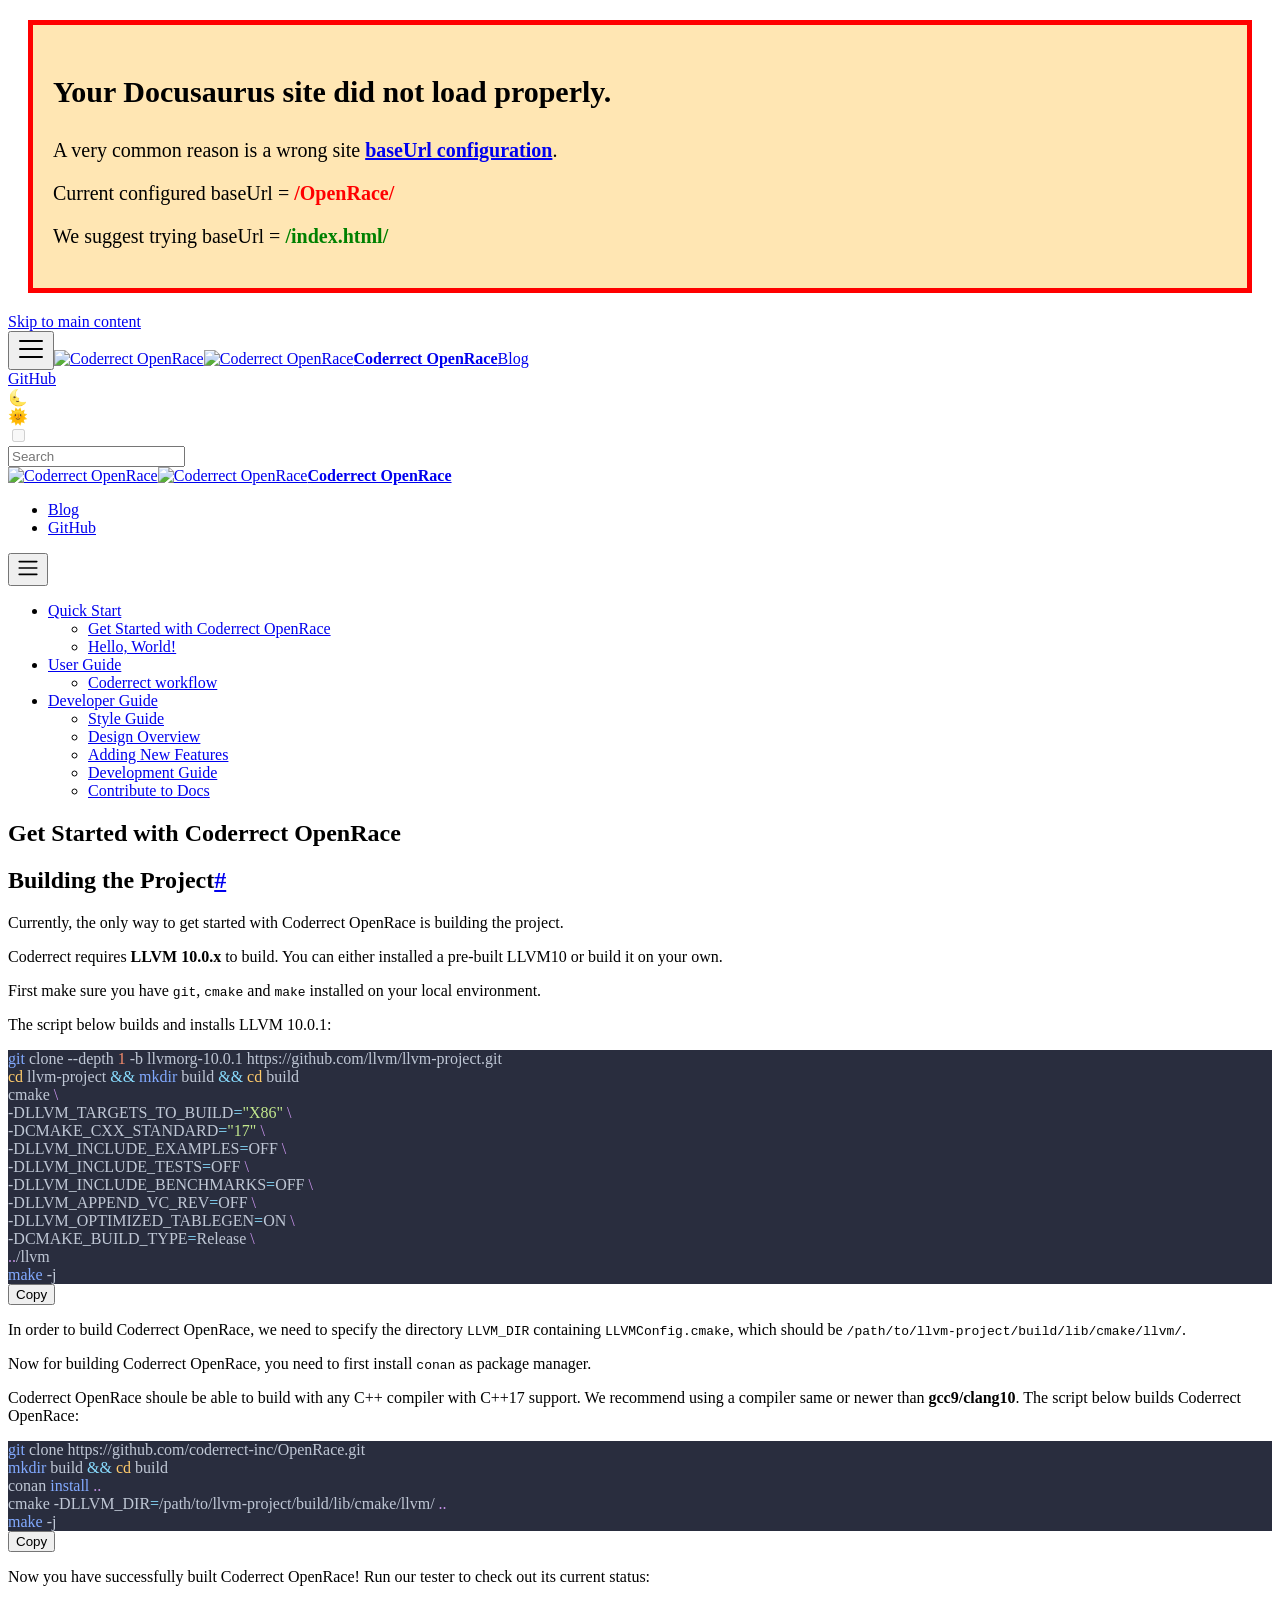
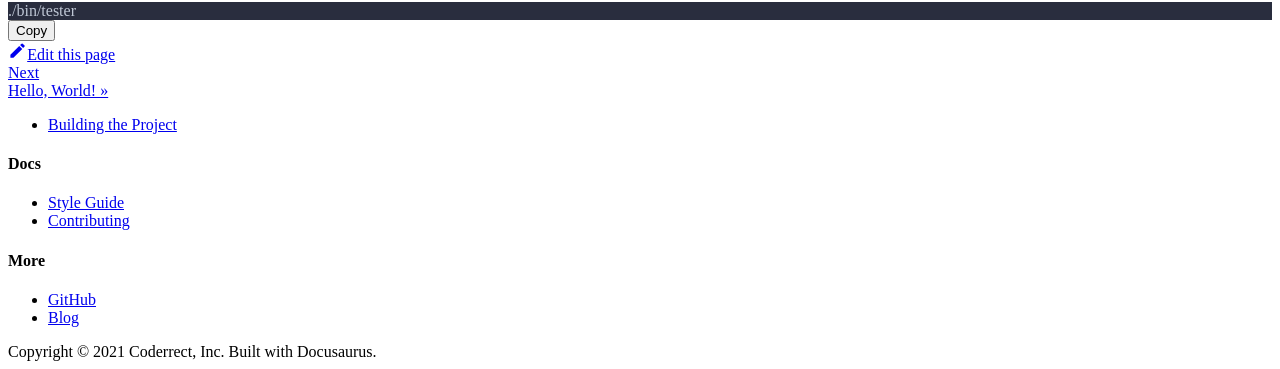
==== commit 234a5e8e: "Deploy website - based on 0e126696f212fb78b7176778390feaf429f5c6ec" ====
--- a/index.html
+++ b/index.html
@@ -6,37 +6,33 @@
 <meta name="generator" content="Docusaurus v2.0.0-alpha.71">
 <link rel="alternate" type="application/rss+xml" href="/OpenRace/blog/rss.xml" title="Coderrect OpenRace Blog RSS Feed">
 <link rel="alternate" type="application/atom+xml" href="/OpenRace/blog/atom.xml" title="Coderrect OpenRace Blog Atom Feed"><title data-react-helmet="true">Get Started with Coderrect OpenRace | Coderrect OpenRace</title><meta data-react-helmet="true" property="og:url" content="https://coderrect-inc.github.io/OpenRace/"><meta data-react-helmet="true" name="docusaurus_locale" content="en"><meta data-react-helmet="true" name="docusaurus_version" content="current"><meta data-react-helmet="true" name="docusaurus_tag" content="docs-default-current"><meta data-react-helmet="true" property="og:title" content="Get Started with Coderrect OpenRace | Coderrect OpenRace"><meta data-react-helmet="true" name="description" content="Building the Project"><meta data-react-helmet="true" property="og:description" content="Building the Project"><link data-react-helmet="true" rel="shortcut icon" href="/OpenRace/img/coderrect-logo.png"><link data-react-helmet="true" rel="canonical" href="https://coderrect-inc.github.io/OpenRace/"><link data-react-helmet="true" rel="alternate" href="https://coderrect-inc.github.io/OpenRace/" hreflang="en"><link data-react-helmet="true" rel="alternate" href="https://coderrect-inc.github.io/OpenRace/" hreflang="x-default"><script data-react-helmet="true">function maybeInsertBanner(){window.__DOCUSAURUS_INSERT_BASEURL_BANNER&&insertBanner()}function insertBanner(){var n=document.getElementById("docusaurus-base-url-issue-banner-container");if(n){n.innerHTML='\n<div id="docusaurus-base-url-issue-banner" style="border: thick solid red; background-color: rgb(255, 230, 179); margin: 20px; padding: 20px; font-size: 20px;">\n   <p style="font-weight: bold; font-size: 30px;">Your Docusaurus site did not load properly.</p>\n   <p>A very common reason is a wrong site <a href="https://v2.docusaurus.io/docs/docusaurus.config.js/#baseurl" style="font-weight: bold;">baseUrl configuration</a>.</p>\n   <p>Current configured baseUrl = <span style="font-weight: bold; color: red;">/OpenRace/</span> </p>\n   <p>We suggest trying baseUrl = <span id="docusaurus-base-url-issue-banner-suggestion-container" style="font-weight: bold; color: green;"></span></p>\n</div>\n';var e=document.getElementById("docusaurus-base-url-issue-banner-suggestion-container"),s=window.location.pathname,r="/"===s.substr(-1)?s:s+"/";e.innerHTML=r}}window.__DOCUSAURUS_INSERT_BASEURL_BANNER=!0,document.addEventListener("DOMContentLoaded",maybeInsertBanner)</script><link rel="stylesheet" href="/OpenRace/assets/css/styles.6cb6c6d3.css">
-<link rel="preload" href="/OpenRace/assets/js/styles.1b08c8f0.js" as="script">
-<link rel="preload" href="/OpenRace/assets/js/runtime~main.9fe0bc7d.js" as="script">
-<link rel="preload" href="/OpenRace/assets/js/main.e7d56555.js" as="script">
-<link rel="preload" href="/OpenRace/assets/js/common.a7995178.js" as="script">
-<link rel="preload" href="/OpenRace/assets/js/2.636767a3.js" as="script">
-<link rel="preload" href="/OpenRace/assets/js/1a4e3797.b3d75b1a.js" as="script">
-<link rel="preload" href="/OpenRace/assets/js/1be78505.14965983.js" as="script">
-<link rel="preload" href="/OpenRace/assets/js/1f391b9e.0240f3a8.js" as="script">
-<link rel="preload" href="/OpenRace/assets/js/20.8a9b52e5.js" as="script">
-<link rel="preload" href="/OpenRace/assets/js/19.7b233feb.js" as="script">
-<link rel="preload" href="/OpenRace/assets/js/935f2afb.86e317d3.js" as="script">
-<link rel="preload" href="/OpenRace/assets/js/17896441.6fd3b43e.js" as="script">
-<link rel="preload" href="/OpenRace/assets/js/1fccc062.83b9571a.js" as="script">
+<link rel="preload" href="/OpenRace/assets/js/styles.e8a566df.js" as="script">
+<link rel="preload" href="/OpenRace/assets/js/runtime~main.3c23463d.js" as="script">
+<link rel="preload" href="/OpenRace/assets/js/main.6bebb569.js" as="script">
+<link rel="preload" href="/OpenRace/assets/js/1.eb5c3e10.js" as="script">
+<link rel="preload" href="/OpenRace/assets/js/2.2aab1c21.js" as="script">
+<link rel="preload" href="/OpenRace/assets/js/3.46294bc6.js" as="script">
+<link rel="preload" href="/OpenRace/assets/js/1be78505.3835c215.js" as="script">
+<link rel="preload" href="/OpenRace/assets/js/21.5c8f5790.js" as="script">
+<link rel="preload" href="/OpenRace/assets/js/935f2afb.476dd4b3.js" as="script">
+<link rel="preload" href="/OpenRace/assets/js/17896441.d18580ac.js" as="script">
+<link rel="preload" href="/OpenRace/assets/js/1fccc062.061d7cd8.js" as="script">
 </head>
 <body>
 <script>!function(){function t(t){document.documentElement.setAttribute("data-theme",t)}var e=function(){var t=null;try{t=localStorage.getItem("theme")}catch(t){}return t}();t(null!==e?e:"light")}()</script><div id="__docusaurus">
-<div id="docusaurus-base-url-issue-banner-container"></div><div><a href="#main" class="skipToContent_1oUP">Skip to main content</a></div><nav class="navbar navbar--fixed-top"><div class="navbar__inner"><div class="navbar__items"><button aria-label="Navigation bar toggle" class="navbar__toggle" type="button" tabindex="0"><svg aria-label="Menu" width="30" height="30" viewBox="0 0 30 30" role="img" focusable="false"><title>Menu</title><path stroke="currentColor" stroke-linecap="round" stroke-miterlimit="10" stroke-width="2" d="M4 7h22M4 15h22M4 23h22"></path></svg></button><a class="navbar__brand" href="/OpenRace/"><img src="/OpenRace/img/coderrect-logo.png" alt="Coderrect OpenRace" class="themedImage_1VuW themedImage--light_3UqQ navbar__logo"><img src="/OpenRace/img/coderrect-logo.png" alt="Coderrect OpenRace" class="themedImage_1VuW themedImage--dark_hz6m navbar__logo"><strong class="navbar__title">Coderrect OpenRace</strong></a><a href="https://coderrect.com/blog/" target="_blank" rel="noopener noreferrer" class="navbar__item navbar__link">Blog</a></div><div class="navbar__items navbar__items--right"><a href="https://github.com/coderrect-inc/OpenRace" target="_blank" rel="noopener noreferrer" class="navbar__item navbar__link">GitHub</a><div class="react-toggle react-toggle--disabled displayOnlyInLargeViewport_GrZ2"><div class="react-toggle-track"><div class="react-toggle-track-check"><span class="toggle_71bT">🌜</span></div><div class="react-toggle-track-x"><span class="toggle_71bT">🌞</span></div></div><div class="react-toggle-thumb"></div><input type="checkbox" disabled="" aria-label="Dark mode toggle" class="react-toggle-screenreader-only"></div><div class="navbar__search searchBarContainer_MM2z"><input placeholder="Search" aria-label="Search" class="navbar__search-input"><div class="loadingRing_s5VG searchBarLoadingRing_2jQk"><div></div><div></div><div></div><div></div></div></div></div></div><div role="presentation" class="navbar-sidebar__backdrop"></div><div class="navbar-sidebar"><div class="navbar-sidebar__brand"><a class="navbar__brand" href="/OpenRace/"><img src="/OpenRace/img/coderrect-logo.png" alt="Coderrect OpenRace" class="themedImage_1VuW themedImage--light_3UqQ navbar__logo"><img src="/OpenRace/img/coderrect-logo.png" alt="Coderrect OpenRace" class="themedImage_1VuW themedImage--dark_hz6m navbar__logo"><strong class="navbar__title">Coderrect OpenRace</strong></a></div><div class="navbar-sidebar__items"><div class="menu"><ul class="menu__list"><li class="menu__list-item"><a href="https://coderrect.com/blog/" target="_blank" rel="noopener noreferrer" class="menu__link">Blog</a></li><li class="menu__list-item"><a href="https://github.com/coderrect-inc/OpenRace" target="_blank" rel="noopener noreferrer" class="menu__link">GitHub</a></li></ul></div></div></div></nav><div class="main-wrapper main-docs-wrapper"><div class="docPage_31aa"><div class="docSidebarContainer_3Kbt" role="complementary"><div class="sidebar_15mo"><div class="menu menu--responsive thin-scrollbar menu_Bmed"><button aria-label="Open menu" aria-haspopup="true" class="button button--secondary button--sm menu__button" type="button"><svg aria-label="Menu" class="sidebarMenuIcon_fgN0" width="24" height="24" viewBox="0 0 30 30" role="img" focusable="false"><title>Menu</title><path stroke="currentColor" stroke-linecap="round" stroke-miterlimit="10" stroke-width="2" d="M4 7h22M4 15h22M4 23h22"></path></svg></button><ul class="menu__list"><li class="menu__list-item"><a class="menu__link menu__link--sublist menu__link--active" href="#!">Quick Start</a><ul class="menu__list"><li class="menu__list-item"><a aria-current="page" class="menu__link menu__link--active active" tabindex="0" href="/OpenRace/">Get Started with Coderrect OpenRace</a></li><li class="menu__list-item"><a class="menu__link" tabindex="0" href="/OpenRace/doc-hello-world">Hello, World!</a></li></ul></li><li class="menu__list-item menu__list-item--collapsed"><a class="menu__link menu__link--sublist" href="#!">User Guide</a><ul class="menu__list"><li class="menu__list-item"><a class="menu__link" tabindex="-1" href="/OpenRace/doc-workflow">Coderrect workflow</a></li></ul></li><li class="menu__list-item menu__list-item--collapsed"><a class="menu__link menu__link--sublist" href="#!">Developers</a><ul class="menu__list"><li class="menu__list-item"><a class="menu__link" tabindex="-1" href="/OpenRace/doc-style-guide">Style Guide</a></li><li class="menu__list-item"><a class="menu__link" tabindex="-1" href="/OpenRace/doc-overview">Design Overview</a></li><li class="menu__list-item"><a class="menu__link" tabindex="-1" href="/OpenRace/doc-contributing">How to Contribute?</a></li></ul></li></ul></div></div></div><main class="docMainContainer_3ufF"><div class="container padding-vert--lg docItemWrapper_3FMP"><div class="row"><div class="col docItemCol_3FnS"><div class="docItemContainer_33ec"><article><header><h1 class="docTitle_3a4h">Get Started with Coderrect OpenRace</h1></header><div class="markdown"><h2><a aria-hidden="true" tabindex="-1" class="anchor enhancedAnchor_2LWZ" id="building-the-project"></a>Building the Project<a class="hash-link" href="#building-the-project" title="Direct link to heading">#</a></h2><p>Currently, the only way to get started with Coderrect OpenRace is building the project.</p><p>Coderrect requires <strong>LLVM 10.0.x</strong> to build. You can either installed a pre-built LLVM10 or build it on your own.</p><p>First make sure you have <code>git</code>, <code>cmake</code> and <code>make</code> installed on your local environment.</p><p>The script below builds and installs LLVM 10.0.1:</p><div class="codeBlockContainer_K1bP"><div class="codeBlockContent_hGly bash"><div tabindex="0" class="prism-code language-bash codeBlock_23N8 thin-scrollbar"><div class="codeBlockLines_39YC" style="color:#bfc7d5;background-color:#292d3e"><div class="token-line" style="color:#bfc7d5"><span class="token function" style="color:rgb(130, 170, 255)">git</span><span class="token plain"> clone --depth </span><span class="token number" style="color:rgb(247, 140, 108)">1</span><span class="token plain"> -b llvmorg-10.0.1 https://github.com/llvm/llvm-project.git</span></div><div class="token-line" style="color:#bfc7d5"><span class="token plain"></span><span class="token builtin class-name" style="color:rgb(255, 203, 107)">cd</span><span class="token plain"> llvm-project </span><span class="token operator" style="color:rgb(137, 221, 255)">&amp;&amp;</span><span class="token plain"> </span><span class="token function" style="color:rgb(130, 170, 255)">mkdir</span><span class="token plain"> build </span><span class="token operator" style="color:rgb(137, 221, 255)">&amp;&amp;</span><span class="token plain"> </span><span class="token builtin class-name" style="color:rgb(255, 203, 107)">cd</span><span class="token plain"> build</span></div><div class="token-line" style="color:#bfc7d5"><span class="token plain">cmake </span><span class="token punctuation" style="color:rgb(199, 146, 234)">\</span><span class="token plain"></span></div><div class="token-line" style="color:#bfc7d5"><span class="token plain">    -DLLVM_TARGETS_TO_BUILD</span><span class="token operator" style="color:rgb(137, 221, 255)">=</span><span class="token string" style="color:rgb(195, 232, 141)">&quot;X86&quot;</span><span class="token plain"> </span><span class="token punctuation" style="color:rgb(199, 146, 234)">\</span><span class="token plain"></span></div><div class="token-line" style="color:#bfc7d5"><span class="token plain">    -DCMAKE_CXX_STANDARD</span><span class="token operator" style="color:rgb(137, 221, 255)">=</span><span class="token string" style="color:rgb(195, 232, 141)">&quot;17&quot;</span><span class="token plain"> </span><span class="token punctuation" style="color:rgb(199, 146, 234)">\</span><span class="token plain"></span></div><div class="token-line" style="color:#bfc7d5"><span class="token plain">    -DLLVM_INCLUDE_EXAMPLES</span><span class="token operator" style="color:rgb(137, 221, 255)">=</span><span class="token plain">OFF </span><span class="token punctuation" style="color:rgb(199, 146, 234)">\</span><span class="token plain"></span></div><div class="token-line" style="color:#bfc7d5"><span class="token plain">    -DLLVM_INCLUDE_TESTS</span><span class="token operator" style="color:rgb(137, 221, 255)">=</span><span class="token plain">OFF </span><span class="token punctuation" style="color:rgb(199, 146, 234)">\</span><span class="token plain"></span></div><div class="token-line" style="color:#bfc7d5"><span class="token plain">    -DLLVM_INCLUDE_BENCHMARKS</span><span class="token operator" style="color:rgb(137, 221, 255)">=</span><span class="token plain">OFF </span><span class="token punctuation" style="color:rgb(199, 146, 234)">\</span><span class="token plain"></span></div><div class="token-line" style="color:#bfc7d5"><span class="token plain">    -DLLVM_APPEND_VC_REV</span><span class="token operator" style="color:rgb(137, 221, 255)">=</span><span class="token plain">OFF </span><span class="token punctuation" style="color:rgb(199, 146, 234)">\</span><span class="token plain"></span></div><div class="token-line" style="color:#bfc7d5"><span class="token plain">    -DLLVM_OPTIMIZED_TABLEGEN</span><span class="token operator" style="color:rgb(137, 221, 255)">=</span><span class="token plain">ON </span><span class="token punctuation" style="color:rgb(199, 146, 234)">\</span><span class="token plain"></span></div><div class="token-line" style="color:#bfc7d5"><span class="token plain">    -DCMAKE_BUILD_TYPE</span><span class="token operator" style="color:rgb(137, 221, 255)">=</span><span class="token plain">Release </span><span class="token punctuation" style="color:rgb(199, 146, 234)">\</span><span class="token plain"></span></div><div class="token-line" style="color:#bfc7d5"><span class="token plain">    </span><span class="token punctuation" style="color:rgb(199, 146, 234)">..</span><span class="token plain">/llvm</span></div><div class="token-line" style="color:#bfc7d5"><span class="token plain"></span><span class="token function" style="color:rgb(130, 170, 255)">make</span><span class="token plain"> -j</span></div></div></div><button type="button" aria-label="Copy code to clipboard" class="copyButton_Ue-o">Copy</button></div></div><p>In order to build Coderrect OpenRace, we need to specify the directory <code>LLVM_DIR</code> containing <code>LLVMConfig.cmake</code>, which should be <code>/path/to/llvm-project/build/lib/cmake/llvm/</code>.</p><p>Now for building Coderrect OpenRace, you need to first install <code>conan</code> as package manager.</p><p>Coderrect OpenRace shoule be able to build with any C++ compiler with C++17 support.
+<div id="docusaurus-base-url-issue-banner-container"></div><div><a href="#main" class="skipToContent_1oUP">Skip to main content</a></div><nav class="navbar navbar--fixed-top"><div class="navbar__inner"><div class="navbar__items"><button aria-label="Navigation bar toggle" class="navbar__toggle" type="button" tabindex="0"><svg aria-label="Menu" width="30" height="30" viewBox="0 0 30 30" role="img" focusable="false"><title>Menu</title><path stroke="currentColor" stroke-linecap="round" stroke-miterlimit="10" stroke-width="2" d="M4 7h22M4 15h22M4 23h22"></path></svg></button><a class="navbar__brand" href="/OpenRace/"><img src="/OpenRace/img/coderrect-logo.png" alt="Coderrect OpenRace" class="themedImage_1VuW themedImage--light_3UqQ navbar__logo"><img src="/OpenRace/img/coderrect-logo.png" alt="Coderrect OpenRace" class="themedImage_1VuW themedImage--dark_hz6m navbar__logo"><strong class="navbar__title">Coderrect OpenRace</strong></a><a href="https://coderrect.com/blog/" target="_blank" rel="noopener noreferrer" class="navbar__item navbar__link">Blog</a></div><div class="navbar__items navbar__items--right"><a href="https://github.com/coderrect-inc/OpenRace" target="_blank" rel="noopener noreferrer" class="navbar__item navbar__link">GitHub</a><div class="react-toggle react-toggle--disabled displayOnlyInLargeViewport_GrZ2"><div class="react-toggle-track"><div class="react-toggle-track-check"><span class="toggle_71bT">🌜</span></div><div class="react-toggle-track-x"><span class="toggle_71bT">🌞</span></div></div><div class="react-toggle-thumb"></div><input type="checkbox" disabled="" aria-label="Dark mode toggle" class="react-toggle-screenreader-only"></div><div class="navbar__search searchBarContainer_MM2z"><input placeholder="Search" aria-label="Search" class="navbar__search-input"><div class="loadingRing_s5VG searchBarLoadingRing_2jQk"><div></div><div></div><div></div><div></div></div></div></div></div><div role="presentation" class="navbar-sidebar__backdrop"></div><div class="navbar-sidebar"><div class="navbar-sidebar__brand"><a class="navbar__brand" href="/OpenRace/"><img src="/OpenRace/img/coderrect-logo.png" alt="Coderrect OpenRace" class="themedImage_1VuW themedImage--light_3UqQ navbar__logo"><img src="/OpenRace/img/coderrect-logo.png" alt="Coderrect OpenRace" class="themedImage_1VuW themedImage--dark_hz6m navbar__logo"><strong class="navbar__title">Coderrect OpenRace</strong></a></div><div class="navbar-sidebar__items"><div class="menu"><ul class="menu__list"><li class="menu__list-item"><a href="https://coderrect.com/blog/" target="_blank" rel="noopener noreferrer" class="menu__link">Blog</a></li><li class="menu__list-item"><a href="https://github.com/coderrect-inc/OpenRace" target="_blank" rel="noopener noreferrer" class="menu__link">GitHub</a></li></ul></div></div></div></nav><div class="main-wrapper main-docs-wrapper"><div class="docPage_31aa"><div class="docSidebarContainer_3Kbt" role="complementary"><div class="sidebar_15mo"><div class="menu menu--responsive thin-scrollbar menu_Bmed"><button aria-label="Open menu" aria-haspopup="true" class="button button--secondary button--sm menu__button" type="button"><svg aria-label="Menu" class="sidebarMenuIcon_fgN0" width="24" height="24" viewBox="0 0 30 30" role="img" focusable="false"><title>Menu</title><path stroke="currentColor" stroke-linecap="round" stroke-miterlimit="10" stroke-width="2" d="M4 7h22M4 15h22M4 23h22"></path></svg></button><ul class="menu__list"><li class="menu__list-item"><a class="menu__link menu__link--sublist menu__link--active" href="#!">Quick Start</a><ul class="menu__list"><li class="menu__list-item"><a aria-current="page" class="menu__link menu__link--active active" tabindex="0" href="/OpenRace/">Get Started with Coderrect OpenRace</a></li><li class="menu__list-item"><a class="menu__link" tabindex="0" href="/OpenRace/doc-hello-world">Hello, World!</a></li></ul></li><li class="menu__list-item menu__list-item--collapsed"><a class="menu__link menu__link--sublist" href="#!">User Guide</a><ul class="menu__list"><li class="menu__list-item"><a class="menu__link" tabindex="-1" href="/OpenRace/doc-workflow">Coderrect workflow</a></li></ul></li><li class="menu__list-item menu__list-item--collapsed"><a class="menu__link menu__link--sublist" href="#!">Developer Guide</a><ul class="menu__list"><li class="menu__list-item"><a class="menu__link" tabindex="-1" href="/OpenRace/doc-style-guide">Style Guide</a></li><li class="menu__list-item"><a class="menu__link" tabindex="-1" href="/OpenRace/doc-overview">Design Overview</a></li><li class="menu__list-item"><a class="menu__link" tabindex="-1" href="/OpenRace/doc-adding-new-features">Adding New Features</a></li><li class="menu__list-item"><a class="menu__link" tabindex="-1" href="/OpenRace/doc-developing">Development Guide</a></li><li class="menu__list-item"><a class="menu__link" tabindex="-1" href="/OpenRace/doc-contribute-to-docs">Contribute to Docs</a></li></ul></li></ul></div></div></div><main class="docMainContainer_3ufF"><div class="container padding-vert--lg docItemWrapper_3FMP"><div class="row"><div class="col docItemCol_3FnS"><div class="docItemContainer_33ec"><article><header><h1 class="docTitle_3a4h">Get Started with Coderrect OpenRace</h1></header><div class="markdown"><h2><a aria-hidden="true" tabindex="-1" class="anchor enhancedAnchor_2LWZ" id="building-the-project"></a>Building the Project<a class="hash-link" href="#building-the-project" title="Direct link to heading">#</a></h2><p>Currently, the only way to get started with Coderrect OpenRace is building the project.</p><p>Coderrect requires <strong>LLVM 10.0.x</strong> to build. You can either installed a pre-built LLVM10 or build it on your own.</p><p>First make sure you have <code>git</code>, <code>cmake</code> and <code>make</code> installed on your local environment.</p><p>The script below builds and installs LLVM 10.0.1:</p><div class="codeBlockContainer_K1bP"><div class="codeBlockContent_hGly bash"><div tabindex="0" class="prism-code language-bash codeBlock_23N8 thin-scrollbar"><div class="codeBlockLines_39YC" style="color:#bfc7d5;background-color:#292d3e"><div class="token-line" style="color:#bfc7d5"><span class="token function" style="color:rgb(130, 170, 255)">git</span><span class="token plain"> clone --depth </span><span class="token number" style="color:rgb(247, 140, 108)">1</span><span class="token plain"> -b llvmorg-10.0.1 https://github.com/llvm/llvm-project.git</span></div><div class="token-line" style="color:#bfc7d5"><span class="token plain"></span><span class="token builtin class-name" style="color:rgb(255, 203, 107)">cd</span><span class="token plain"> llvm-project </span><span class="token operator" style="color:rgb(137, 221, 255)">&amp;&amp;</span><span class="token plain"> </span><span class="token function" style="color:rgb(130, 170, 255)">mkdir</span><span class="token plain"> build </span><span class="token operator" style="color:rgb(137, 221, 255)">&amp;&amp;</span><span class="token plain"> </span><span class="token builtin class-name" style="color:rgb(255, 203, 107)">cd</span><span class="token plain"> build</span></div><div class="token-line" style="color:#bfc7d5"><span class="token plain">cmake </span><span class="token punctuation" style="color:rgb(199, 146, 234)">\</span><span class="token plain"></span></div><div class="token-line" style="color:#bfc7d5"><span class="token plain">    -DLLVM_TARGETS_TO_BUILD</span><span class="token operator" style="color:rgb(137, 221, 255)">=</span><span class="token string" style="color:rgb(195, 232, 141)">&quot;X86&quot;</span><span class="token plain"> </span><span class="token punctuation" style="color:rgb(199, 146, 234)">\</span><span class="token plain"></span></div><div class="token-line" style="color:#bfc7d5"><span class="token plain">    -DCMAKE_CXX_STANDARD</span><span class="token operator" style="color:rgb(137, 221, 255)">=</span><span class="token string" style="color:rgb(195, 232, 141)">&quot;17&quot;</span><span class="token plain"> </span><span class="token punctuation" style="color:rgb(199, 146, 234)">\</span><span class="token plain"></span></div><div class="token-line" style="color:#bfc7d5"><span class="token plain">    -DLLVM_INCLUDE_EXAMPLES</span><span class="token operator" style="color:rgb(137, 221, 255)">=</span><span class="token plain">OFF </span><span class="token punctuation" style="color:rgb(199, 146, 234)">\</span><span class="token plain"></span></div><div class="token-line" style="color:#bfc7d5"><span class="token plain">    -DLLVM_INCLUDE_TESTS</span><span class="token operator" style="color:rgb(137, 221, 255)">=</span><span class="token plain">OFF </span><span class="token punctuation" style="color:rgb(199, 146, 234)">\</span><span class="token plain"></span></div><div class="token-line" style="color:#bfc7d5"><span class="token plain">    -DLLVM_INCLUDE_BENCHMARKS</span><span class="token operator" style="color:rgb(137, 221, 255)">=</span><span class="token plain">OFF </span><span class="token punctuation" style="color:rgb(199, 146, 234)">\</span><span class="token plain"></span></div><div class="token-line" style="color:#bfc7d5"><span class="token plain">    -DLLVM_APPEND_VC_REV</span><span class="token operator" style="color:rgb(137, 221, 255)">=</span><span class="token plain">OFF </span><span class="token punctuation" style="color:rgb(199, 146, 234)">\</span><span class="token plain"></span></div><div class="token-line" style="color:#bfc7d5"><span class="token plain">    -DLLVM_OPTIMIZED_TABLEGEN</span><span class="token operator" style="color:rgb(137, 221, 255)">=</span><span class="token plain">ON </span><span class="token punctuation" style="color:rgb(199, 146, 234)">\</span><span class="token plain"></span></div><div class="token-line" style="color:#bfc7d5"><span class="token plain">    -DCMAKE_BUILD_TYPE</span><span class="token operator" style="color:rgb(137, 221, 255)">=</span><span class="token plain">Release </span><span class="token punctuation" style="color:rgb(199, 146, 234)">\</span><span class="token plain"></span></div><div class="token-line" style="color:#bfc7d5"><span class="token plain">    </span><span class="token punctuation" style="color:rgb(199, 146, 234)">..</span><span class="token plain">/llvm</span></div><div class="token-line" style="color:#bfc7d5"><span class="token plain"></span><span class="token function" style="color:rgb(130, 170, 255)">make</span><span class="token plain"> -j</span></div></div></div><button type="button" aria-label="Copy code to clipboard" class="copyButton_Ue-o">Copy</button></div></div><p>In order to build Coderrect OpenRace, we need to specify the directory <code>LLVM_DIR</code> containing <code>LLVMConfig.cmake</code>, which should be <code>/path/to/llvm-project/build/lib/cmake/llvm/</code>.</p><p>Now for building Coderrect OpenRace, you need to first install <code>conan</code> as package manager.</p><p>Coderrect OpenRace shoule be able to build with any C++ compiler with C++17 support.
 We recommend using a compiler same or newer than <strong>gcc9/clang10</strong>.
-The script below builds Coderrect OpenRace:</p><div class="codeBlockContainer_K1bP"><div class="codeBlockContent_hGly bash"><div tabindex="0" class="prism-code language-bash codeBlock_23N8 thin-scrollbar"><div class="codeBlockLines_39YC" style="color:#bfc7d5;background-color:#292d3e"><div class="token-line" style="color:#bfc7d5"><span class="token function" style="color:rgb(130, 170, 255)">git</span><span class="token plain"> clone https://github.com/coderrect-inc/OpenRace.git</span></div><div class="token-line" style="color:#bfc7d5"><span class="token plain"></span><span class="token function" style="color:rgb(130, 170, 255)">mkdir</span><span class="token plain"> build </span><span class="token operator" style="color:rgb(137, 221, 255)">&amp;&amp;</span><span class="token plain"> </span><span class="token builtin class-name" style="color:rgb(255, 203, 107)">cd</span><span class="token plain"> build</span></div><div class="token-line" style="color:#bfc7d5"><span class="token plain">conan </span><span class="token function" style="color:rgb(130, 170, 255)">install</span><span class="token plain"> </span><span class="token punctuation" style="color:rgb(199, 146, 234)">..</span><span class="token plain"></span></div><div class="token-line" style="color:#bfc7d5"><span class="token plain">cmake -DLLVM_DIR</span><span class="token operator" style="color:rgb(137, 221, 255)">=</span><span class="token plain">/path/to/llvm-project/build/lib/cmake/llvm/ </span><span class="token punctuation" style="color:rgb(199, 146, 234)">..</span><span class="token plain"></span></div><div class="token-line" style="color:#bfc7d5"><span class="token plain"></span><span class="token function" style="color:rgb(130, 170, 255)">make</span><span class="token plain"> -j</span></div></div></div><button type="button" aria-label="Copy code to clipboard" class="copyButton_Ue-o">Copy</button></div></div><p>Now you have successfully built Coderrect OpenRace! Run our tester to check out its current status:</p><div class="codeBlockContainer_K1bP"><div class="codeBlockContent_hGly"><div tabindex="0" class="prism-code language-undefined codeBlock_23N8 thin-scrollbar"><div class="codeBlockLines_39YC" style="color:#bfc7d5;background-color:#292d3e"><div class="token-line" style="color:#bfc7d5"><span class="token plain">./bin/tester</span></div></div></div><button type="button" aria-label="Copy code to clipboard" class="copyButton_Ue-o">Copy</button></div></div></div></article><div class="margin-vert--xl"><div class="row"><div class="col"><a href="https://github.com/coderrect-inc/OpenRace/tree/develop/website/docs/doc-get-started.md" target="_blank" rel="noreferrer noopener"><svg fill="currentColor" height="1.2em" width="1.2em" preserveAspectRatio="xMidYMid meet" role="img" viewBox="0 0 40 40" class="iconEdit_2_ui" aria-label="Edit page"><g><path d="m34.5 11.7l-3 3.1-6.3-6.3 3.1-3q0.5-0.5 1.2-0.5t1.1 0.5l3.9 3.9q0.5 0.4 0.5 1.1t-0.5 1.2z m-29.5 17.1l18.4-18.5 6.3 6.3-18.4 18.4h-6.3v-6.2z"></path></g></svg>Edit this page</a></div></div></div><div class="margin-vert--lg"><nav class="pagination-nav" aria-label="Docs pages navigation"><div class="pagination-nav__item"></div><div class="pagination-nav__item pagination-nav__item--next"><a class="pagination-nav__link" href="/OpenRace/doc-hello-world"><div class="pagination-nav__sublabel">Next</div><div class="pagination-nav__label">Hello, World! »</div></a></div></nav></div></div></div><div class="col col--3"><div class="tableOfContents_35-E thin-scrollbar"><ul class="table-of-contents table-of-contents__left-border"><li><a href="#building-the-project" class="table-of-contents__link">Building the Project</a></li></ul></div></div></div></div></main></div></div><footer class="footer footer--dark"><div class="container"><div class="row footer__links"><div class="col footer__col"><h4 class="footer__title">Docs</h4><ul class="footer__items"><li class="footer__item"><a class="footer__link-item" href="/OpenRace/">Style Guide</a></li><li class="footer__item"><a class="footer__link-item" href="/OpenRace/doc-contributing">Contributing</a></li></ul></div><div class="col footer__col"><h4 class="footer__title">More</h4><ul class="footer__items"><li class="footer__item"><a href="https://github.com/coderrect-inc/OpenRace" target="_blank" rel="noopener noreferrer" class="footer__link-item">GitHub</a></li><li class="footer__item"><a href="https://coderrect.com/blog/" target="_blank" rel="noopener noreferrer" class="footer__link-item">Blog</a></li></ul></div></div><div class="footer__bottom text--center"><div class="footer__copyright">Copyright © 2021 Coderrect, Inc. Built with Docusaurus.</div></div></div></footer></div>
-<script src="/OpenRace/assets/js/styles.1b08c8f0.js"></script>
-<script src="/OpenRace/assets/js/runtime~main.9fe0bc7d.js"></script>
-<script src="/OpenRace/assets/js/main.e7d56555.js"></script>
-<script src="/OpenRace/assets/js/common.a7995178.js"></script>
-<script src="/OpenRace/assets/js/2.636767a3.js"></script>
-<script src="/OpenRace/assets/js/1a4e3797.b3d75b1a.js"></script>
-<script src="/OpenRace/assets/js/1be78505.14965983.js"></script>
-<script src="/OpenRace/assets/js/1f391b9e.0240f3a8.js"></script>
-<script src="/OpenRace/assets/js/20.8a9b52e5.js"></script>
-<script src="/OpenRace/assets/js/19.7b233feb.js"></script>
-<script src="/OpenRace/assets/js/935f2afb.86e317d3.js"></script>
-<script src="/OpenRace/assets/js/17896441.6fd3b43e.js"></script>
-<script src="/OpenRace/assets/js/1fccc062.83b9571a.js"></script>
+The script below builds Coderrect OpenRace:</p><div class="codeBlockContainer_K1bP"><div class="codeBlockContent_hGly bash"><div tabindex="0" class="prism-code language-bash codeBlock_23N8 thin-scrollbar"><div class="codeBlockLines_39YC" style="color:#bfc7d5;background-color:#292d3e"><div class="token-line" style="color:#bfc7d5"><span class="token function" style="color:rgb(130, 170, 255)">git</span><span class="token plain"> clone https://github.com/coderrect-inc/OpenRace.git</span></div><div class="token-line" style="color:#bfc7d5"><span class="token plain"></span><span class="token function" style="color:rgb(130, 170, 255)">mkdir</span><span class="token plain"> build </span><span class="token operator" style="color:rgb(137, 221, 255)">&amp;&amp;</span><span class="token plain"> </span><span class="token builtin class-name" style="color:rgb(255, 203, 107)">cd</span><span class="token plain"> build</span></div><div class="token-line" style="color:#bfc7d5"><span class="token plain">conan </span><span class="token function" style="color:rgb(130, 170, 255)">install</span><span class="token plain"> </span><span class="token punctuation" style="color:rgb(199, 146, 234)">..</span><span class="token plain"></span></div><div class="token-line" style="color:#bfc7d5"><span class="token plain">cmake -DLLVM_DIR</span><span class="token operator" style="color:rgb(137, 221, 255)">=</span><span class="token plain">/path/to/llvm-project/build/lib/cmake/llvm/ </span><span class="token punctuation" style="color:rgb(199, 146, 234)">..</span><span class="token plain"></span></div><div class="token-line" style="color:#bfc7d5"><span class="token plain"></span><span class="token function" style="color:rgb(130, 170, 255)">make</span><span class="token plain"> -j</span></div></div></div><button type="button" aria-label="Copy code to clipboard" class="copyButton_Ue-o">Copy</button></div></div><p>Now you have successfully built Coderrect OpenRace! Run our tester to check out its current status:</p><div class="codeBlockContainer_K1bP"><div class="codeBlockContent_hGly"><div tabindex="0" class="prism-code language-undefined codeBlock_23N8 thin-scrollbar"><div class="codeBlockLines_39YC" style="color:#bfc7d5;background-color:#292d3e"><div class="token-line" style="color:#bfc7d5"><span class="token plain">./bin/tester</span></div></div></div><button type="button" aria-label="Copy code to clipboard" class="copyButton_Ue-o">Copy</button></div></div></div></article><div class="margin-vert--xl"><div class="row"><div class="col"><a href="https://github.com/coderrect-inc/OpenRace/tree/develop/website/docs/doc-get-started.md" target="_blank" rel="noreferrer noopener"><svg fill="currentColor" height="1.2em" width="1.2em" preserveAspectRatio="xMidYMid meet" role="img" viewBox="0 0 40 40" class="iconEdit_2_ui" aria-label="Edit page"><g><path d="m34.5 11.7l-3 3.1-6.3-6.3 3.1-3q0.5-0.5 1.2-0.5t1.1 0.5l3.9 3.9q0.5 0.4 0.5 1.1t-0.5 1.2z m-29.5 17.1l18.4-18.5 6.3 6.3-18.4 18.4h-6.3v-6.2z"></path></g></svg>Edit this page</a></div></div></div><div class="margin-vert--lg"><nav class="pagination-nav" aria-label="Docs pages navigation"><div class="pagination-nav__item"></div><div class="pagination-nav__item pagination-nav__item--next"><a class="pagination-nav__link" href="/OpenRace/doc-hello-world"><div class="pagination-nav__sublabel">Next</div><div class="pagination-nav__label">Hello, World! »</div></a></div></nav></div></div></div><div class="col col--3"><div class="tableOfContents_35-E thin-scrollbar"><ul class="table-of-contents table-of-contents__left-border"><li><a href="#building-the-project" class="table-of-contents__link">Building the Project</a></li></ul></div></div></div></div></main></div></div><footer class="footer footer--dark"><div class="container"><div class="row footer__links"><div class="col footer__col"><h4 class="footer__title">Docs</h4><ul class="footer__items"><li class="footer__item"><a class="footer__link-item" href="/OpenRace/">Style Guide</a></li><li class="footer__item"><a class="footer__link-item" href="/OpenRace/doc-adding-new-features">Contributing</a></li></ul></div><div class="col footer__col"><h4 class="footer__title">More</h4><ul class="footer__items"><li class="footer__item"><a href="https://github.com/coderrect-inc/OpenRace" target="_blank" rel="noopener noreferrer" class="footer__link-item">GitHub</a></li><li class="footer__item"><a href="https://coderrect.com/blog/" target="_blank" rel="noopener noreferrer" class="footer__link-item">Blog</a></li></ul></div></div><div class="footer__bottom text--center"><div class="footer__copyright">Copyright © 2021 Coderrect, Inc. Built with Docusaurus.</div></div></div></footer></div>
+<script src="/OpenRace/assets/js/styles.e8a566df.js"></script>
+<script src="/OpenRace/assets/js/runtime~main.3c23463d.js"></script>
+<script src="/OpenRace/assets/js/main.6bebb569.js"></script>
+<script src="/OpenRace/assets/js/1.eb5c3e10.js"></script>
+<script src="/OpenRace/assets/js/2.2aab1c21.js"></script>
+<script src="/OpenRace/assets/js/3.46294bc6.js"></script>
+<script src="/OpenRace/assets/js/1be78505.3835c215.js"></script>
+<script src="/OpenRace/assets/js/21.5c8f5790.js"></script>
+<script src="/OpenRace/assets/js/935f2afb.476dd4b3.js"></script>
+<script src="/OpenRace/assets/js/17896441.d18580ac.js"></script>
+<script src="/OpenRace/assets/js/1fccc062.061d7cd8.js"></script>
 </body>
 </html>
